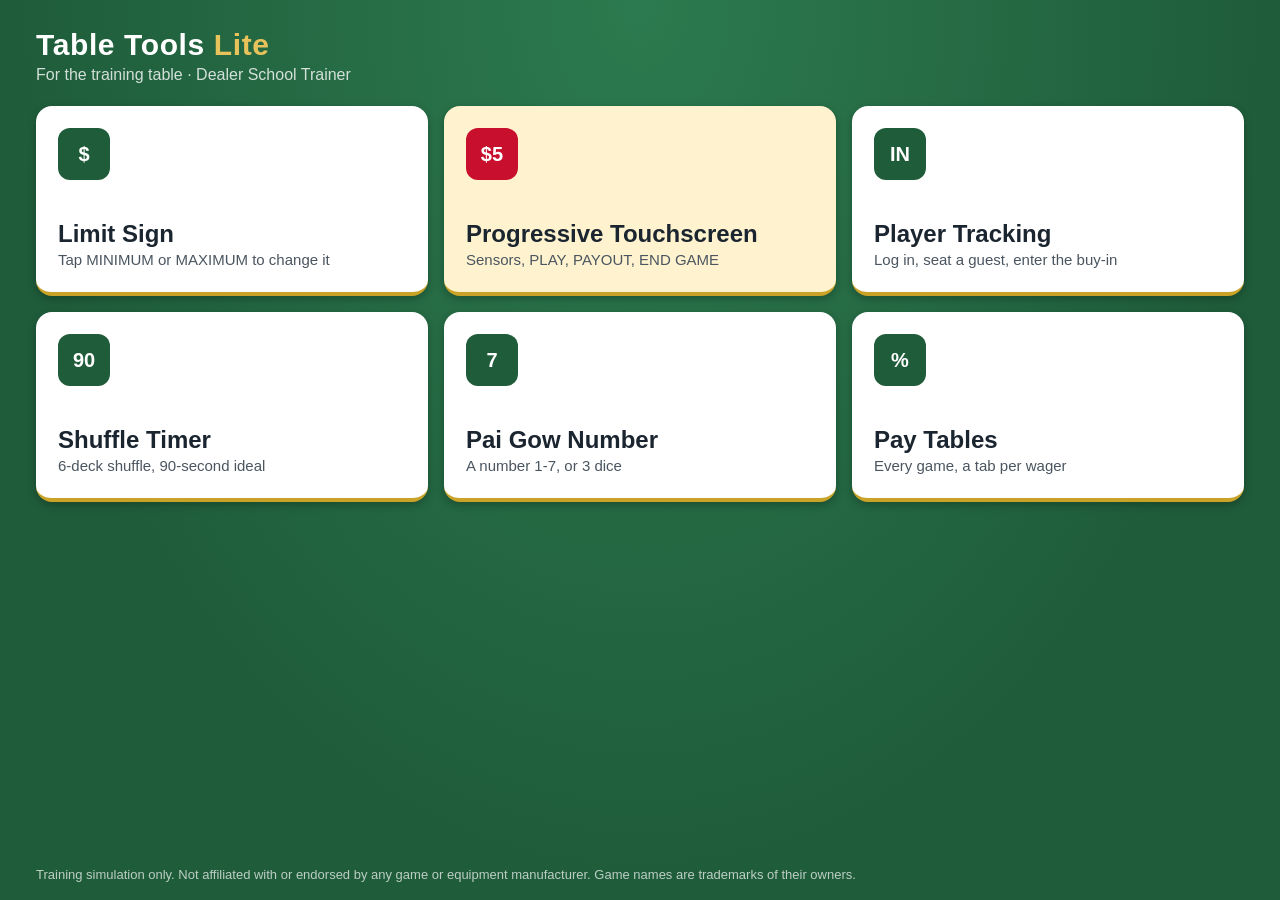
==== wwwroot/lite/index.html @ 922bb5c1 "Add Table Tools Lite for older iPads; link it from the old-device notice" ====
<!DOCTYPE html>
<html lang="en">

<head>
    <meta charset="utf-8" />
    <meta name="viewport" content="width=device-width, initial-scale=1.0, viewport-fit=cover" />
    <title>Table Tools Lite</title>
    <link rel="icon" type="image/png" sizes="32x32" href="../favicon-32x32.png" />
    <link rel="apple-touch-icon" sizes="180x180" href="../apple-touch-icon.png" />
    <meta name="apple-mobile-web-app-capable" content="yes" />
    <meta name="mobile-web-app-capable" content="yes" />
    <meta name="apple-mobile-web-app-title" content="Table Tools" />
    <meta name="apple-mobile-web-app-status-bar-style" content="black" />
    <!-- Table Tools Lite: the training-table tools for older iPads (e.g. an
         iPad Air 2 on iPadOS 15) that can't run the main trainer. Plain
         HTML / JavaScript, no .NET. Built for an iPad held sideways.
         It borrows the main site's styles (../css/app.css) so the tools
         look the same, and lite.css lays them out full screen.
         A change to a tool on the main site has to be repeated here
         (see PROJECT-NOTES.md). -->
    <link rel="stylesheet" href="../css/app.css" />
    <link rel="stylesheet" href="lite.css" />
</head>

<body class="lite">
    <div id="lite-app"></div>
    <script src="lite.js"></script>
</body>

</html>
---- wwwroot/css/app.css ----
/* One font for the whole site: each device's own clean system font
   (San Francisco on iPhone/Mac, Segoe UI on Windows, Roboto on Android),
   falling back to Helvetica/Arial. Buttons, boxes and dropdowns don't
   inherit the page font on their own, so they're told to as well. */
:root {
    --font-ui: -apple-system, BlinkMacSystemFont, "Segoe UI", Roboto, "Helvetica Neue", Arial, sans-serif;

    /* The site's colours, defined once and used by name everywhere */
    --c-primary: #0064dc;       /* main buttons, Win, selected items */
    --c-primary-dark: #0050b4;  /* borders/hover of the above */
    --c-ok: #0050b4;            /* CORRECT and other right-answer text */
    --c-lose: #c80000;          /* Lose, INCORRECT, wrong-answer text */
    --c-lose-dark: #a00000;
    --c-push: #e6c800;          /* Push */
    --c-foul: #e67e00;          /* Foul */
    --c-text: #111;
    --c-muted: #555;            /* secondary text, labels */
    --c-border: #999;
    --c-line: #ddd;             /* light dividers, card outlines */
    --c-felt: #0b6b3a;          /* table felt behind the cards */
    --c-info-bg: #dde8f8;       /* light blue panels and tags */
    --c-info-line: #9bb8e0;
    --c-gold-bg: #fff4d6;       /* Challenge Mode, Reveal */
    --c-gold-line: #e0c060;
}

/* Stops phones zooming the page when something is tapped twice quickly
   (e.g. cycling a wager Win > Lose fast). Pinch-to-zoom still works.
   text-size-adjust: stops iPhone Safari enlarging text on its own when
   the phone is held sideways (it did so unevenly, e.g. one pay table
   bigger than the one beside it). */
html {
    touch-action: manipulation;
    font-family: var(--font-ui);
    -webkit-text-size-adjust: 100%;
    text-size-adjust: 100%;
}

body,
button,
input,
select,
textarea {
    font-family: var(--font-ui);
}

/* Numbers that change in place (scores, typed amounts, top-5 tables)
   use same-width digits so they don't jiggle as they change */
.po-display,
.keypad-score,
.ch-status,
.rl-status,
.ch-top-table,
.rl-breakdown {
    font-variant-numeric: tabular-nums;
}

.valid.modified:not([type=checkbox]) {
    outline: 1px solid #26b050;
}

.invalid {
    outline: 1px solid red;
}

.validation-message {
    color: red;
}

#blazor-error-ui {
    color-scheme: light only;
    background: lightyellow;
    bottom: 0;
    box-shadow: 0 -1px 2px rgba(0, 0, 0, 0.2);
    box-sizing: border-box;
    display: none;
    left: 0;
    padding: 0.6rem 1.25rem 0.7rem 1.25rem;
    position: fixed;
    width: 100%;
    z-index: 1000;
}

    #blazor-error-ui .dismiss {
        cursor: pointer;
        position: absolute;
        right: 0.75rem;
        top: 0.5rem;
    }

.blazor-error-boundary {
    background: url([data-uri]) no-repeat 1rem/1.8rem, #b32121;
    padding: 1rem 1rem 1rem 3.7rem;
    color: white;
}

    .blazor-error-boundary::after {
        content: "An error has occurred."
    }

.loading-progress {
    position: absolute;
    display: block;
    width: 8rem;
    height: 8rem;
    inset: 20vh 0 auto 0;
    margin: 0 auto 0 auto;
}

    .loading-progress circle {
        fill: none;
        stroke: #e0e0e0;
        stroke-width: 0.6rem;
        transform-origin: 50% 50%;
        transform: rotate(-90deg);
    }

        .loading-progress circle:last-child {
            stroke: var(--c-primary);
            stroke-dasharray: calc(3.141 * var(--blazor-load-percentage, 0%) * 0.8), 500%;
            transition: stroke-dasharray 0.05s ease-in-out;
        }

.loading-progress-text {
    position: absolute;
    text-align: center;
    font-weight: bold;
    inset: calc(20vh + 3.25rem) 0 auto 0.2rem;
}

    .loading-progress-text:after {
        content: var(--blazor-load-percentage-text, "Loading");
    }

code {
    color: #c02d76;
}

.form-floating > .form-control-plaintext::placeholder, .form-floating > .form-control::placeholder {
    color: var(--bs-secondary-color);
    text-align: end;
}

.form-floating > .form-control-plaintext:focus::placeholder, .form-floating > .form-control:focus::placeholder {
    text-align: start;
}

/* Persistent sidebar layout -- game list and About stay visible on
   every page, rather than needing a "back to menu" button repeated
   on each individual game's start screen. */
.page-layout {
    display: flex;
    min-height: 100vh;
}

.sidebar {
    width: 220px;
    flex-shrink: 0;
    background-color: #f4f4f4;
    border-right: 1px solid #ddd;
    padding: 1rem;
    box-sizing: border-box;
}

.sidebar h2 {
    font-size: 1.1rem;
    margin-bottom: 1rem;
}

.sidebar h3 {
    font-size: 0.95rem;
    text-transform: uppercase;
    color: #444;
    margin-top: 1.5rem;
    margin-bottom: 0.5rem;
}

.sidebar ul {
    list-style: none;
    padding: 0;
    margin: 0;
}

.sidebar li {
    margin-bottom: 0.4rem;
}

.sidebar li.coming-soon {
    color: #aaa;
    font-style: italic;
    padding: 0.5rem 0.75rem;
}

/* Sidebar links styled as real buttons -- a modern app-shell look
   rather than plain text links, with a clear highlighted state for
   whichever page is currently open. NavLink applies the "active"
   class automatically based on the current URL, so no manual
   highlighting logic is needed here. */
.sidebar a {
    display: block;
    text-decoration: none;
    color: #111;
    font-size: 1.15rem;
    font-weight: 600;
    background: white;
    border: 1px solid #ddd;
    border-radius: 6px;
    padding: 0.5rem 0.75rem;
    transition: background-color 0.15s ease, border-color 0.15s ease;
}

/* Hover effects are limited to devices with a real mouse pointer.
   On phones, a tap triggers :hover and it then "sticks" until the
   user taps somewhere else -- which would leave a wager shape or menu
   link looking highlighted after it was tapped. */
@media (hover: hover) {
    .sidebar a:hover {
        background: #eef3fa;
        border-color: #b8d0ec;
    }
}

.sidebar a.active {
    background: var(--c-primary);
    color: white;
    border-color: var(--c-primary);
}

.content {
    flex-grow: 1;
    padding: 1.5rem 2rem;
    box-sizing: border-box;
}

/* Three Card Prime wager shapes -- rebuilt for the web version,
   replacing the desktop's custom-drawn WinForms Panel control. Same
   visual language: white shape, wager name always visible, a colored
   pill badge showing the current selection sits on the bottom edge.

   Circles use a plain CSS border-radius, which properly draws a
   rounded border stroke. Diamonds use an actual SVG polygon instead
   of CSS clip-path -- clip-path only clips the already-rendered box
   (background + border) to a shape; it doesn't know how to redraw a
   border ALONG a diagonal edge, since a CSS border is fundamentally a
   straight-edged rectangle. The result was a diamond with its border
   clipped away almost entirely, invisible against the white page.
   SVG's stroke/fill properly outline any shape, diagonal or not. */
.wager-shape {
    width: 90px;
    height: 90px;
    display: flex;
    align-items: center;
    justify-content: center;
    text-align: center;
    font-size: 0.8rem;
    cursor: pointer;
    position: relative;
    user-select: none;
    box-sizing: border-box;
    transition: background-color 0.1s ease;
}

/* Signals every wager shape is clickable before the user has ever
   tapped one. Circles: plain background-color. Diamonds: the SVG
   polygon's fill is set via an inline attribute, which CSS still
   overrides correctly since SVG presentation attributes sit lower
   than stylesheet rules in the cascade -- targeted via a descendant
   selector from the hovered ancestor. Applies everywhere at once:
   both the shared WagerShape component (Side Wagers) and Three Card
   Prime's own local copy of this same markup use this identical base
   class. */
@media (hover: hover) {
    .wager-circle:hover {
        background-color: #d0e0f8;
    }

    .wager-shape:hover .wager-diamond-svg polygon {
        fill: #d0e0f8;
    }

    .wager-shape:hover .wager-triangle-svg polygon {
        fill: #f8c888;
    }

    .pai-gow-card:hover {
        outline: 3px solid #333;
    }
}

.wager-diamond-svg polygon {
    transition: fill 0.1s ease;
}

.wager-circle {
    width: 80px;
    height: 80px;
    background: white;
    border: 1px solid #999;
    border-radius: 50%;
}

.wager-circle.wager-wrong {
    border: 3px solid black;
}

/* Opt-in fill shading (via ShowWrongShading) -- deliberately much
   lighter than the pill's own red (var(--c-lose)) so the pill still reads
   clearly against the shape behind it. Used by Side Wagers, Three
   Card Prime, and Pai Gow - Settling Bets. */
.wager-circle.wager-shaded-wrong {
    background-color: #f8d0d0;
}

/* Pai Gow - Settling Bets: the Foul triangle's fill/stroke are set
   directly on the SVG polygon (conditional on flagged/wrong state),
   matching how the diamond shapes already handle their own wrong-
   state -- an SVG-based shape doesn't have a meaningful CSS
   background/border of its own the way a plain circle div does. */
.wager-triangle-svg {
    position: absolute;
    top: 0;
    left: 0;
    width: 90px;
    height: 90px;
}

.wager-triangle-svg polygon {
    transition: fill 0.1s ease;
}

.wager-diamond-svg {
    position: absolute;
    top: 0;
    left: 0;
    width: 90px;
    height: 90px;
}

.wager-label {
    position: relative;
    z-index: 1;
    padding: 0 8px;
}

.wager-pill {
    position: absolute;
    bottom: -10px;
    left: 50%;
    transform: translateX(-50%);
    color: white;
    border: 1px solid black;
    border-radius: 8px;
    padding: 1px 8px;
    font-size: 0.65rem;
    font-weight: bold;
    white-space: nowrap;
    z-index: 2;
}

/* Pai Gow - Hand Setting: dark border on hover for the clickable
   cards (both the 7-card hand row and the Low slots), signaling
   they're interactive before the user has ever clicked one. Outline
   rather than border/border-width, since outline never consumes
   layout space -- a hover-only border would otherwise shift the
   card's position by its own width the instant the mouse arrives. */
/* (hover rule lives in the @media (hover: hover) block above) */

/* Shared across all six games -- was previously duplicated as inline
   styles on each page individually. */
.session-summary {
    border: 1px solid #ccc;
    background-color: #eef2f6;
    padding: 1rem;
    margin-top: 1rem;
    max-width: 320px;
    border-radius: 6px;
}

/* Reserves consistent vertical space for feedback text so the
   Submit/Deal/End Session button row doesn't shift up and down
   depending on whether there's a short result or a longer message. */
.feedback-area {
    min-height: 3.5rem;
}

/* Reusable on-screen numeric keypad -- shared by Flash Card Trainer
   and Payout Trainer. */
.numeric-keypad {
    display: inline-block;
    margin-top: 0.5rem;
}

.numeric-keypad-row {
    display: flex;
    gap: 4px;
    margin-bottom: 4px;
}

.numeric-keypad-row button,
.numeric-keypad-row span {
    width: 44px;
    height: 44px;
    font-size: 1.1rem;
}

/* Flash Cards: cards fanned, each overlapping the previous by 30% so
   every rank/suit corner stays visible. Desktop: 100px cards. */
.card-row.fc-fan {
    --fc-w: 100px;
    gap: 0;
    flex-wrap: nowrap;
}

.fc-card {
    position: relative;
    width: var(--fc-w);
    height: auto;
    aspect-ratio: 90 / 126;
    border-radius: 4px;
    box-shadow: -2px 0 4px rgba(0, 0, 0, 0.18);
}

.fc-card + .fc-card {
    margin-left: calc(var(--fc-w) * -0.3);
}

/* Payouts: blackjack shown as two cards side by side */
.po-card {
    width: 75px;
    height: 105px;
}

/* Flash Cards: one line shared by the Ace reminder and the feedback,
   always the same height so nothing below it moves */
.fc-msg {
    min-height: 2.6em;
    margin: 0.4rem 0;
}

/* Hand over: total box and BUST hidden. Desktop: they keep their space
   (the row still holds the Next button). Phones / touch screens: the
   whole row is removed (below), so the keypad and everything under it
   move up instead of being pushed down by the longer end-of-hand text. */
.fc-answer-done input,
.fc-answer-done .reveal-button,
.fc-answer-done .bust-button {
    visibility: hidden;
}

/* Phones / touch screens only (desktop keeps the row: it holds Next) */
@media (max-width: 768px), (pointer: coarse) {
    .keypad-screen > .keypad-answer.fc-answer-done {
        display: none;
    }
}

/* Payouts: the wager amount, large enough to read at a glance, in a
   light blue tag so it stands out */
.po-wager {
    font-size: 2rem;
    margin: 0.5rem 0;
    white-space: nowrap;
}

.po-wager strong {
    display: inline-block;
    background-color: #d0e0f8;
    border: 1px solid var(--c-info-line);
    border-radius: 8px;
    padding: 0.1rem 0.8rem;
}

/* Narrow phones: a little smaller, so "Wager: $1,250.00" stays on one line */
@media (max-width: 360px) {
    .po-wager {
        font-size: 1.75rem;
    }
}

/* Payouts on phones: display box in place of the text box (amount being
   keyed in, then the result) -- hidden on desktop */
.po-display {
    display: none;
}

/* Side Wagers: the two wagers under each hand (Previous / Next beside
   them on phones) */
.sw-hand-controls {
    margin-top: 0.5rem;
    display: flex;
    justify-content: center;
    align-items: center;
    gap: 8px;
}

/* Keypad Enter key (Flash Cards / Payouts) */
.numeric-keypad-enter {
    font-size: 0.8rem;
    font-weight: bold;
}

.numeric-keypad-row .numeric-keypad-wide {
    width: 140px;
}

/* Answer keypad wrapper: on desktop shown only after pressing 123 */
.keypad-wrap {
    display: none;
}

.keypad-wrap.keypad-open {
    display: block;
}

/* Phones and touch screens: keypad always shown, 123 button hidden,
   since tapping the answer box no longer opens the phone's keyboard */
/* Phones / touch screens only: desktop keeps typing + Submit / Next, and
   the keypad only after pressing 123 */
@media (max-width: 768px), (pointer: coarse) {
    .keypad-wrap {
        display: block;
    }

    .keypad-toggle {
        display: none;
    }

    /* Submit / Next button beside the answer box: the keypad's Enter /
       Next key does the same job on phones and touch screens */
    .answer-primary {
        display: none;
    }
}

.pill-win {
    background-color: var(--c-primary);
}

.pill-lose {
    background-color: var(--c-lose);
}

.pill-push {
    background-color: var(--c-push);
    color: black;
}

/* Blazor's built-in FocusOnNavigate feature deliberately sends
   keyboard focus to the page's <h1> after each navigation, so screen
   readers announce "you're on a new page" -- genuinely helpful for
   accessibility, so it should stay. But it also shows a visible focus
   outline around a plain heading, which reads as if the title got
   accidentally "selected." Suppressed unconditionally here (not via
   :focus-visible, whose heuristics for programmatic focus turned out
   to be inconsistent and still showed the outline in practice) --
   safe to do since an <h1> has no default tabindex and is never
   reachable by genuine keyboard Tab navigation anyway; the only way
   it receives focus at all is this specific programmatic call. */
h1:focus {
    outline: none;
    box-shadow: none;
    border: none;
}

/* Combined start screens (Blackjack, Pai Gow, Heads-Up Hold'em) --
   each mode's radio label gets a larger, bold title, and each mode's
   whole block (radio + description + options) sits in its own
   bordered card so multiple modes on one start screen read as
   clearly separate choices rather than blurring together. */
.mode-title {
    font-size: 1.15rem;
    font-weight: bold;
}

.mode-card {
    border: 1px solid #ddd;
    border-radius: 6px;
    padding: 1rem;
    margin-bottom: 1rem;
}

/* Start screens: each game mode is a collapsible card (Shared/ModeCard).
   The title bar is the tap target; the open card's bar turns light blue
   and shows the description, settings and that mode's Start button.
   Scoped to .mode-list so the plain .mode-card boxes on the About and
   Add to Home Screen pages are unchanged. */
.mode-list {
    margin-top: 1rem;
    max-width: 600px;
}

.mode-list .mode-card {
    padding: 0;
    margin-bottom: 0.75rem;
    overflow: hidden;
}

.content .mode-header {
    display: flex;
    align-items: center;
    justify-content: space-between;
    width: 100%;
    min-height: 3.25rem;
    padding: 0.75rem 1rem;
    margin: 0;
    border: none;
    border-radius: 0;
    background-color: #f3f3f3;
    color: inherit;
    font: inherit;
    text-align: left;
    cursor: pointer;
    -webkit-tap-highlight-color: transparent;
}

.content .mode-card-open .mode-header {
    background-color: #d0e0f8;
    border-bottom: 1px solid var(--c-info-line);
}

.content .mode-card-static .mode-header {
    cursor: default;
}

@media (hover: hover) {
    .content button.mode-header:hover {
        background-color: #e4e4e4;
    }

    .content .mode-card-open button.mode-header:hover {
        background-color: #c2d6f4;
    }
}

/* Down-pointing chevron; flips to point up when the card is open */
.mode-chevron {
    flex-shrink: 0;
    width: 0.6rem;
    height: 0.6rem;
    margin: 0 0.25rem 0.25rem 1rem;
    border-right: 2px solid #555;
    border-bottom: 2px solid #555;
    transform: rotate(45deg);
    transition: transform 0.15s;
}

.mode-card-open .mode-chevron {
    margin-bottom: -0.25rem;
    transform: rotate(-135deg);
}

.mode-body {
    padding: 0.75rem 1rem 1rem 1rem;
}

.mode-desc {
    margin: 0 0 0.75rem 0;
    font-style: italic;
    color: dimgray;
}

/* Settings groups (e.g. Payout + Difficulty) side by side, wrapping
   onto a new line when the screen is too narrow */
.mode-options {
    display: flex;
    flex-wrap: wrap;
    gap: 0.75rem 3rem;
}

.mode-option-label {
    margin: 0 0 0.25rem 0;
    font-weight: bold;
}

.mode-choice {
    display: flex;
    align-items: center;
    gap: 0.5rem;
    min-height: 2rem;
}

/* The mode's Start button: blue, so a first-time user can't miss it */
.content .mode-start {
    display: block;
    min-width: 9rem;
    min-height: 44px;
    margin-top: 1rem;
    padding: 0.4rem 1.5rem;
    border: 1px solid var(--c-primary-dark);
    border-radius: 6px;
    background-color: var(--c-primary);
    color: white;
    font-size: 1.05rem;
    font-weight: bold;
    cursor: pointer;
}

@media (hover: hover) {
    .content .mode-start:hover {
        background-color: var(--c-primary-dark);
    }
}

/* Number of Hands picker (Shared/CountStepper): down arrow, the number
   on a light-blue tag, up arrow */
.count-stepper {
    display: flex;
    align-items: center;
    justify-content: space-between;
    gap: 1rem;
    max-width: 320px;
}

.count-label {
    font-weight: bold;
}

.count-controls {
    display: flex;
    align-items: center;
    gap: 0.5rem;
}

.content .count-btn {
    width: 44px;
    height: 44px;
    min-height: 44px;
    padding: 0;
    border: 1px solid var(--c-info-line);
    border-radius: 6px;
    background-color: white;
    color: var(--c-primary-dark);
    font-size: 1rem;
    line-height: 1;
    cursor: pointer;
    -webkit-tap-highlight-color: transparent;
}

.content .count-btn:disabled {
    opacity: 0.35;
    cursor: default;
}

.count-value {
    display: flex;
    align-items: center;
    justify-content: center;
    min-width: 3rem;
    height: 44px;
    box-sizing: border-box;
    border: 1px solid var(--c-info-line);
    border-radius: 6px;
    background-color: #d0e0f8;
    font-size: 1.3rem;
    font-weight: bold;
}

/* Phones: Start fills the card width, like the in-game action rows */
/* (Applies on phones and desktop alike -- desktop uses the phone layout) */
.content .mode-start {
    width: 100%;
}

.count-stepper {
    max-width: none;
}
/* ------------------------------------------------------------------
   Shared layout helpers (used by Home and Three Card Prime so far).
   These reproduce the exact desktop look the old inline styles had;
   the difference is that classes can be adjusted by the mobile media
   query below, while inline styles can't.
   ------------------------------------------------------------------ */
.card-row {
    display: flex;
    gap: 8px;
}

.home-cards {
    margin-top: 1.5rem;
}

.home-card {
    width: 100px;
    height: 140px;
}

.game-card {
    width: 90px;
    height: 126px;
}

.button-row {
    display: flex;
    flex-wrap: wrap;
    gap: 4px;
}

/* Three Card Prime table: hands on the left, wager column on the right */
.tcp-table {
    display: flex;
    gap: 2rem;
    margin: 1rem 0;
    align-items: flex-start;
}

.tcp-wagers {
    display: flex;
    flex-direction: column;
    align-items: center;
    gap: 1.5rem;
}

/* Wager buttons with a pop-up of choices (Shared/WagerPick), used by
   Side Wagers and Pai Gow Settling Bets on phone and desktop. The
   button shows the wager name and its pick, filled with the pick's
   color; the pop-up sits just below it on a light-blue tint with a
   dark shadow. dstClampPopup (index.html) keeps it on screen. */
/* Buttons in the same row stretch to the same height */
.wp {
    position: relative;
    display: inline-flex;
    flex-direction: column;
}

.content .wp > .wp-btn {
    flex: 1 1 auto;
}

.wp.wp-open {
    z-index: 1001;
}

.content .wp-btn {
    display: flex;
    flex-direction: column;
    align-items: center;
    justify-content: center;
    width: 100%;
    min-width: 84px;
    min-height: 44px;
    padding: 0.2rem 0.5rem;
    border: 1px solid #c9c9c9;
    border-radius: 8px;
    background-color: white;
    color: #222;
    font-size: 0.82rem;
    font-weight: bold;
    line-height: 1.1;
    cursor: pointer;
    -webkit-tap-highlight-color: transparent;
}

.wp-btn small {
    min-height: 0.75rem;
    font-size: 0.62rem;
    font-weight: 600;
}

.content .wp-btn.wp-win,
.content .wp-choice.wp-win {
    background-color: var(--c-primary);
    border-color: var(--c-primary);
    color: white;
}

.content .wp-btn.wp-lose,
.content .wp-choice.wp-lose {
    background-color: var(--c-lose);
    border-color: var(--c-lose);
    color: white;
}

.content .wp-btn.wp-push,
.content .wp-choice.wp-push {
    background-color: var(--c-push);
    border-color: var(--c-push);
    color: black;
}

.content .wp-btn.wp-foul,
.content .wp-choice.wp-foul {
    background-color: var(--c-foul);
    border-color: var(--c-foul);
    color: white;
}

.content .wp-btn.wp-wrong {
    box-shadow: 0 0 0 3px #222;
}

.wp-pop {
    position: absolute;
    top: calc(100% + 6px);
    left: 50%;
    transform: translateX(-50%);
    z-index: 1002;
    display: flex;
    gap: 6px;
    padding: 6px;
    border: 1px solid var(--c-info-line);
    border-radius: 12px;
    background-color: var(--c-info-bg);
    box-shadow: 0 4px 18px rgba(0, 0, 0, 0.55);
    white-space: nowrap;
}

.wp-pop.wp-pop-up {
    top: auto;
    bottom: calc(100% + 6px);
}

.content .wp-choice {
    min-width: 64px;
    min-height: 44px;
    padding: 0 0.6rem;
    border: 1px solid #999;
    border-radius: 8px;
    background-color: white;
    color: black;
    font-size: 0.95rem;
    font-weight: bold;
    cursor: pointer;
}

/* Invisible layer behind an open pop-up: tapping it closes the pop-up */
.wp-backdrop {
    position: fixed;
    inset: 0;
    z-index: 1000;
}

/* Side Wagers: the two wager buttons side by side */
.sw-wager-picks {
    display: flex;
    align-items: stretch;
    gap: 8px;
    justify-content: center;
}

.sw-wager-picks .wp {
    flex: 1 1 0;
    max-width: 120px;
}

/* Three Card Prime wager buttons + slide-out choices: phones only
   (shown in the phone section at the end of this file) */
.tcp-rail,
.tcp-fly-backdrop {
    display: none;
}

.tcp-wager-pair {
    display: flex;
    gap: 1.5rem;
}

/* Blackjack page: answer input row, Side Wagers hands and footer.
   Desktop values match the old inline styles exactly. */
.answer-row {
    align-items: center;
}

.sw-hands {
    display: flex;
    gap: 1.5rem;
    margin: 1rem 0;
    flex-wrap: wrap;
}

.sw-hand {
    text-align: center;
}

.sw-dealer-card {
    width: 100px;
    height: 140px;
}


.sw-footer {
    width: 900px;
    display: grid;
    grid-template-columns: 1fr auto 1fr;
    align-items: center;
    column-gap: 1.5rem;
}

.sw-footer-buttons {
    justify-self: end;
}


.content .sw-footer-feedback {
    min-height: 0;
    justify-self: start;
}

/* Heads-Up Hold'em play table. Desktop values match the old inline
   styles exactly: fixed 900px table, community cards centered, and
   the feedback block absolutely positioned at the next empty hand
   slot (its left offset is passed in from the page as
   --hd-feedback-left). */
.hd-table {
    width: 900px;
    position: relative;
}

.hd-hands {
    display: flex;
    gap: 1.5rem;
    margin: 1rem 0;
    flex-wrap: wrap;
}

.hd-hand {
    text-align: center;
}

.hd-center {
    display: flex;
    flex-direction: column;
    align-items: center;
}

.hd-buttons {
    margin-bottom: 0.5rem;
}

.hd-community-title {
    margin: 0;
}

.hd-community {
    display: flex;
    gap: 0.5rem;
    align-items: flex-end;
    margin: 1rem 0;
}

/* Answer control under each player hand (rank dropdown or vs Dealer
   wager). On phones the Previous / Next buttons sit either side of it. */
.hd-hand-controls {
    margin-top: 0.5rem;
    display: flex;
    justify-content: center;
    align-items: center;
    gap: 8px;
}

/* Settle the Bets: Win / Lose / Push buttons for each player hand. The
   picked one fills with the same colors as the Win / Lose / Push pills. */
.hd-outcomes {
    display: flex;
    gap: 4px;
    width: 100%;
}

.content .hd-outcome {
    flex: 1 1 0;
    min-width: 0;
    min-height: 36px;
    padding: 0.25rem 0;
    border: 1px solid #999;
    border-radius: 6px;
    background-color: white;
    color: black;
    font-size: 0.85rem;
    font-weight: bold;
    cursor: pointer;
    -webkit-tap-highlight-color: transparent;
}

.content .hd-outcome:disabled {
    cursor: default;
    opacity: 1;
}

.content .hd-outcome-win.hd-outcome-picked {
    background-color: var(--c-primary);
    border-color: var(--c-primary);
    color: white;
}

.content .hd-outcome-lose.hd-outcome-picked {
    background-color: var(--c-lose);
    border-color: var(--c-lose);
    color: white;
}

.content .hd-outcome-push.hd-outcome-picked {
    background-color: var(--c-push);
    border-color: var(--c-push);
    color: black;
}

/* After Submit: wrong pick and the right answer */
.content .hd-outcome.hd-outcome-wrong {
    box-shadow: 0 0 0 3px var(--c-lose);
    text-decoration: line-through;
}

.content .hd-outcome.hd-outcome-answer {
    box-shadow: 0 0 0 3px #222;
}

.hd-inline-pager {
    display: none;
}

/* Wider spacing leaves room for a card rotated to mark it unused */
.hd-community.hd-community-settle {
    gap: 3rem;
}

.hd-community-slot {
    text-align: center;
}

.hd-card {
    width: 100px;
    height: 140px;
}

.hd-dealer-title {
    margin: 1rem 0 0 0;
}

.hd-dealer {
    display: flex;
    gap: 3rem;
    margin: 1rem 0;
}

/* Phone-only player pager -- hidden on desktop. hd-pager is
   Hold'em's; hand-pager / paged-hand are the shared versions for the
   other games (Blackjack Side Wagers so far). */
.hd-pager,
.hand-pager,
.hd-result-banner,
.hd-hand-result {
    display: none;
}

.content .hd-feedback {
    position: absolute;
    left: var(--hd-feedback-left, 0px);
    top: 36px;
    max-width: 320px;
    font-size: 0.85rem;
}

/* Identify the Hands: "Dealer's hand: [rank]" picker under the dealer
   cards */
.hd-rank-row {
    display: flex;
    align-items: center;
    justify-content: center;
    gap: 0.5rem;
    margin: 1rem 0 0 0;
    font-weight: bold;
}

/* Identify the Hands: shown in place of the rank picker until the right
   2 cards are marked; red when 2 are marked but they're the wrong pair */
.hd-set-caption {
    max-width: 564px;
    margin: 1rem 0 0 0;
    text-align: center;
    font-style: italic;
    color: dimgray;
}

.hd-set-caption.hd-set-caption-wrong {
    font-style: normal;
    font-weight: bold;
    color: var(--c-lose);
}

/* With no player hands showing (Identify the Hands) the feedback sits
   centered below the rank picker */
.content .hd-feedback.hd-feedback-inline {
    position: static;
    max-width: 564px;
    margin: 0.75rem auto 0 auto;
    text-align: center;
}

/* Pai Gow - Hand Setting. Desktop values match the old inline styles. */
.hs-top {
    display: flex;
    align-items: flex-start;
    gap: 1rem;
}

.hs-low-slot {
    width: 100px;
    height: 140px;
    border: 1px solid #999;
    cursor: pointer;
    display: flex;
    align-items: center;
    justify-content: center;
}

.content .hs-feedback {
    margin-left: 320px;
    max-width: 550px;
    margin-top: 1rem;
    font-size: 0.75rem;
}

.hs-cards {
    display: flex;
    gap: 8px;
    margin-bottom: 1rem;
}

.hs-card {
    width: 100px;
    height: 140px;
}

.hs-buttons {
    margin-top: 1rem;
}

/* Pai Gow - Settling Bets. Desktop values match the old inline styles;
   .sb-player / .sb-dealer / .sb-wagers are plain wrappers on desktop
   (sb-wagers uses display: contents so the wager row lays out exactly
   as before). */
.sb-screen > .button-row {
    gap: 0.5rem;
    align-items: center;
}

.sb-hand-row {
    display: flex;
    gap: 1.5rem;
    align-items: flex-start;
}

.sb-card {
    width: 90px;
    height: 126px;
}

.content .sb-hand-labels {
    margin-top: 1.25rem;
}

.sb-wager-row {
    display: flex;
    align-items: center;
    gap: 1.5rem;
    margin: 1.5rem 0;
}

.sb-wagers {
    display: contents;
}

.sb-actions {
    margin-left: 1.5rem;
    display: flex;
    flex-direction: column;
    align-items: flex-start;
    gap: 0.35rem;
}

.content .sb-wins {
    margin-left: 1.5rem;
    min-height: 0;
}

.sb-push-note {
    font-weight: bold;
    font-size: 1.5rem;
}

/* Add to Home Screen page: intro, iPhone / Android tabs, then one card
   per step -- a simple phone drawing (blue ring on what to tap) beside
   the step number and instruction */
.ah-intro {
    margin: 0 0 0.75rem 0;
}

.ah-tabs {
    display: flex;
    gap: 6px;
    padding: 4px;
    margin-bottom: 0.8rem;
    border-radius: 10px;
    background-color: #e9eef5;
}

.ah-tab {
    flex: 1;
    padding: 0.5rem 0;
    border: none;
    border-radius: 8px;
    background: transparent;
    color: #445;
    font-size: 1rem;
    font-weight: 700;
    cursor: pointer;
}

.ah-tab.on {
    background-color: #fff;
    color: #0064dc;
    box-shadow: 0 1px 3px rgba(0, 0, 0, 0.18);
}

.ah-step {
    display: flex;
    align-items: center;
    gap: 0.8rem;
    padding: 0.6rem 0.7rem;
    margin-bottom: 0.6rem;
    border: 1px solid #d7dde6;
    border-radius: 12px;
    background-color: #fff;
}

.ah-pic {
    flex: 0 0 112px;
    width: 112px;
    height: 150px;
}

.ah-num {
    display: inline-flex;
    align-items: center;
    justify-content: center;
    width: 26px;
    height: 26px;
    margin-bottom: 0.3rem;
    border-radius: 50%;
    background-color: #0064dc;
    color: #fff;
    font-size: 0.9rem;
    font-weight: 800;
}

.ah-txt {
    font-size: 0.98rem;
    line-height: 1.35;
    color: #222;
}

.ah-txt small {
    display: block;
    margin-top: 0.25rem;
    font-size: 0.82rem;
    color: #666;
}

.ah-done {
    margin: 0.4rem 0 1rem 0;
    text-align: center;
    font-weight: 700;
    color: #0a7d32;
}

/* "Already using the app version" note -- only shown when the site is
   running from its home-screen icon, where the steps (and the menu link
   to them) are hidden instead */
.install-already {
    display: none;
}

@media (display-mode: standalone), (display-mode: fullscreen) {
    .install-already {
        display: block;
    }

    .install-steps,
    .install-link {
        display: none;
    }
}

/* Reference-chart toggle row (Wager Rules / Hand Rankings / House Ways)
   placed at the bottom of each play screen */
.rules-row {
    margin-top: 1.25rem;
}

/* Mobile top bar and menu backdrop -- hidden on desktop */
.mobile-topbar,
.menu-backdrop {
    display: none;
}

/* Taps on buttons and wager shapes respond immediately, and rapid
   repeat taps (cycling a wager Win > Lose > Push) don't get treated
   as a double-tap zoom. No effect with a mouse. */
button,
a,
label,
.wager-shape,
.pai-gow-card {
    touch-action: manipulation;
}

.wager-shape {
    -webkit-tap-highlight-color: transparent;
}

/* Larger tap targets on touch screens (finger rather than mouse).
   44px is the commonly used minimum for comfortable tapping. */
@media (pointer: coarse) {
    .content button {
        min-height: 44px;
        padding: 0.4rem 0.9rem;
        font-size: 1rem;
    }

    /* Keypad keys are already a fixed 44px square */
    .content .numeric-keypad-row button {
        padding: 0;
    }

    .sidebar a {
        padding: 0.75rem;
    }

    /* 16px minimum stops iPhones from zooming the whole page in
       when a text box is tapped */
    .content input[type=text],
    .content input[type=number],
    .content select {
        font-size: 16px;
        min-height: 44px;
        box-sizing: border-box;
        padding: 0 0.5rem;
    }

    .content input[type=checkbox],
    .content input[type=radio] {
        width: 1.25rem;
        height: 1.25rem;
        vertical-align: middle;
    }
}

/* ------------------------------------------------------------------
   Mobile layout (phones, and tablets in portrait): 768px and narrower
   ------------------------------------------------------------------ */
@media (max-width: 768px) {
    .page-layout {
        display: block;
    }

    .mobile-topbar {
        display: flex;
        align-items: center;
        gap: 0.75rem;
        position: sticky;
        top: 0;
        z-index: 950;
        height: 52px;
        padding: 0 0.75rem;
        background-color: #f4f4f4;
        border-bottom: 1px solid #ddd;
        box-sizing: border-box;
    }

    .mobile-title {
        font-weight: bold;
        font-size: 1.05rem;
    }

    .menu-toggle {
        display: flex;
        flex-direction: column;
        justify-content: center;
        gap: 5px;
        width: 44px;
        height: 44px;
        padding: 0 10px;
        background: white;
        border: 1px solid #ddd;
        border-radius: 6px;
        cursor: pointer;
    }

    .menu-toggle-bar {
        display: block;
        height: 2px;
        background-color: #333;
        border-radius: 1px;
    }

    /* Sidebar becomes a slide-in drawer under the top bar */
    .sidebar {
        position: fixed;
        top: 52px;
        left: 0;
        bottom: 0;
        width: 260px;
        max-width: 85vw;
        z-index: 940;
        overflow-y: auto;
        transform: translateX(-100%);
        transition: transform 0.2s ease;
        border-right: 1px solid #ddd;
    }

    .sidebar.open {
        transform: translateX(0);
        box-shadow: 2px 0 8px rgba(0, 0, 0, 0.2);
    }

    /* Title already shows in the top bar */
    .sidebar h2 {
        display: none;
    }

    .sidebar h3:first-of-type {
        margin-top: 0.5rem;
    }

    .menu-backdrop {
        display: block;
        position: fixed;
        top: 52px;
        left: 0;
        right: 0;
        bottom: 0;
        z-index: 930;
        background-color: rgba(0, 0, 0, 0.35);
    }

    /* Extra empty space at the bottom of every page on phones, so the
       last buttons (Start, Submit, Deal) can always be scrolled up away
       from the screen's bottom edge -- a tap right at that edge tends
       to bring up the browser's hidden toolbar instead of pressing the
       button. env(safe-area-inset-bottom) adds the extra margin phones
       with a home-indicator bar need (0 elsewhere). */
    .content {
        padding: 1rem 1rem calc(6rem + env(safe-area-inset-bottom, 0px)) 1rem;
    }

    .content h1 {
        font-size: 1.6rem;
    }

}

/* ------------------------------------------------------------------
   Game layouts: written for phones, and used on desktop too (inside a
   centered column -- see "Desktop column" below), so every game
   works the same way on both.
   ------------------------------------------------------------------ */
/* No Back buttons on phones: the menu does the same job (tapping the
   game you're in returns to its start screen), and the game content
   sits higher on screen. A row left holding only Back collapses. */
.back-button {
    display: none;
}

.button-row:not(:has(> :not(.back-button))) {
    display: none;
}

/* Card rows shrink to fit instead of running off the screen.
   aspect-ratio keeps the same proportions the desktop size uses. */
.card-row {
    flex-wrap: wrap;
}

.home-card {
    width: calc((100% - 32px) / 5);
    max-width: 100px;
    height: auto;
    aspect-ratio: 100 / 140;
}

.game-card {
    width: clamp(64px, 26vw, 90px);
    height: auto;
    aspect-ratio: 90 / 126;
}

/* Three Card Prime: wagers stack below the hands */
.tcp-table {
    flex-direction: column;
    align-items: center;
    gap: 1.5rem;
}

.tcp-hands {
    text-align: center;
}

.tcp-hands .card-row {
    justify-content: center;
}

/* Room for the Ante Bonus checkbox, which sits to the right of
   the centered Ante diamond */
.tcp-wagers {
    padding-bottom: 0.5rem;
}

/* Flash Cards / Payouts phone layout (big keypad, display box, feedback
   above the answer) -- phones / touch screens only; desktop keeps the
   keyboard-friendly layout: type, Enter / Submit, keypad on 123 */
@media (max-width: 768px), (pointer: coarse) {
    /* Bigger keypad keys on phones -- three equal columns spanning the
       same width as the answer box + BUST / display row above */
    .numeric-keypad {
        display: block;
        width: 100%;
    }

    .numeric-keypad-row button,
    .numeric-keypad-row span,
    .numeric-keypad-row .numeric-keypad-wide {
        flex: 1 1 0;
        width: auto;
        height: 52px;
        font-size: 1.25rem;
    }

    .numeric-keypad-enter {
        font-size: 1.1rem;
    }

    /* Flash Cards / Payouts: feedback moves above the answer box, so
       "Incorrect - try again" and the result aren't hidden below the
       keypad. Order: cards and prompt, feedback, answer box, keypad,
       score, New Round / End Session. */
    .keypad-screen {
        display: flex;
        flex-direction: column;
        align-items: flex-start;
    }

    /* In a flex column, paragraph margins no longer overlap each other,
       so they're tightened here to keep the keypad on screen */
    .keypad-screen > p {
        margin: 0.4rem 0;
    }

    .keypad-screen > .card-row {
        margin: 0.5rem 0 0.25rem 0 !important;
    }

    /* Flash Cards: card width chosen so the whole fanned hand (--n cards,
       each after the first adding 70% of a card) fits across the screen;
       never larger than the 100px desktop size */
    .card-row.fc-fan {
        --fc-w: min(100px, calc((var(--col-w) - 2rem) / (1 + 0.7 * (var(--n, 2) - 1))));
    }

    /* 44px keys (still a full-size tap target) so the whole keypad
       fits above the pinned bottom bar */
    .keypad-screen .numeric-keypad-row button,
    .keypad-screen .numeric-keypad-row span {
        height: 44px;
    }

    .keypad-screen > .feedback-area {
        order: 1;
        min-height: 1.5rem;
    }

    .keypad-screen > .feedback-area p {
        margin: 0.25rem 0;
    }

    /* Payouts: display box replaces the text box and the separate
       feedback lines */
    .po-display {
        display: flex;
        flex-direction: column;
        justify-content: center;
        flex: 1 1 auto;
        min-height: 3.6rem;
        padding: 0.3rem 0.75rem;
        border: 1px solid #999;
        border-radius: 6px;
        box-sizing: border-box;
        font-size: 1.15rem;
    }

    .po-display-result {
        font-weight: bold;
    }

    .po-display-detail {
        font-size: 1rem;
    }

    .po-display-amount {
        font-size: 1.4rem;
        font-weight: bold;
    }

    .po-display-placeholder {
        color: #888;
    }

    .keypad-answer:has(.po-display) input {
        display: none;
    }

    .keypad-screen:has(.po-display) > .feedback-area {
        display: none;
    }

    .content .bust-button {
        font-weight: bold;
        min-width: 5.5rem;
    }

    .keypad-screen > .keypad-answer { order: 2; margin: 0.4rem 0 0.5rem 0 !important; align-self: stretch; }
    .keypad-screen > .keypad-wrap { order: 3; align-self: stretch; }
    .keypad-screen > .keypad-score { order: 4; }
    .keypad-screen > .keypad-actions { order: 5; }

    /* Answer box shares its row with Submit and 123 instead of
       pushing them onto a second line */
    .answer-row {
        flex-wrap: nowrap;
    }

    .answer-row input {
        flex: 1 1 auto;
        min-width: 0;
        width: 8rem;
    }
}

/* Blackjack - Side Wagers: player hand on top, then the dealer card,
   Submit/Deal, and the result -- stacked instead of a fixed 900px row */

.sw-hands {
    justify-content: center;
    column-gap: 1rem;
    row-gap: 1.25rem;
}

.sw-footer {
    width: auto;
    grid-template-columns: 1fr;
    row-gap: 0.75rem;
}

.sw-footer-dealer {
    order: -1;
    text-align: center;
    justify-self: center;
}

/* Shared phone player pager: "Player X of N" banner above the hand */
.hand-pager {
    display: flex;
    align-items: center;
    justify-content: center;
    gap: 0.5rem;
    margin: 0.75rem 0 0 0;
}

.hand-pager-label {
    font-weight: bold;
    text-align: center;
    white-space: nowrap;
}

.paged-hand {
    display: none;
}

.paged-hand.paged-hand-current {
    display: block;
}

.paged-hand-number {
    display: none;
}

/* Submit / Deal right under the hand, then the result */
.sw-footer-feedback {
    margin-top: 0.25rem;
}

.sw-footer-buttons {
    justify-self: center;
}

/* Side Wagers: one column -- player pager, the hand, dealer card,
   result and score, then Submit / Deal / End Session pinned to the
   bottom of the screen (always visible). sw-footer is display:
   contents so its pieces join this column and the pinned bar can
   stick for the whole page. */
.sw-screen {
    display: flex;
    flex-direction: column;
}

.sw-screen > .hand-pager { order: 1; }
.sw-screen > .sw-hands { order: 2; }
.sw-screen .sw-footer { display: contents; }
.sw-screen .sw-footer-dealer { order: 3; margin-top: 0.75rem; }
.sw-screen .sw-footer-feedback { order: 4; text-align: center; }
.sw-screen .sw-footer-buttons {
    order: 5;
    position: sticky;
    bottom: 0;
    z-index: 20;
    width: auto;
    align-self: stretch;
    margin: 0.5rem 0 0 0;
    padding: 0.4rem 0.5rem calc(0.4rem + env(safe-area-inset-bottom, 0px)) 0.5rem;
    background-color: white;
    box-shadow: 0 -2px 8px rgba(0, 0, 0, 0.15);
}
.sw-screen > .rules-row { order: 6; }
.sw-screen > .rules-image,
.sw-screen > div:last-child:not(.rules-row) { order: 7; }

/* Heads-Up Hold'em: one column -- community cards, dealer cards,
   player pager, the current hand, action buttons, then feedback.
   display: contents lets the community/dealer/button pieces be
   reordered individually alongside the hands and feedback. */
.hd-table {
    width: auto;
    display: flex;
    flex-direction: column;
    align-items: center;
}

.hd-center {
    display: contents;
}

.hd-community-title {
    order: 1;
    margin-top: 1rem;
}

/* Identify the Hands: half the old spacing, so the five community
   cards come out a little larger */
.hd-community {
    order: 2;
    width: 100%;
    max-width: 564px;
    justify-content: center;
    gap: 4px;
}

.hd-community-slot {
    flex: 1 1 0;
    min-width: 0;
    max-width: 100px;
}

.hd-community .hd-card {
    width: 100%;
    height: auto;
    aspect-ratio: 100 / 140;
}

.hd-dealer-title {
    order: 3;
    margin-top: 0.5rem;
}

/* Same 6px spacing as the player's two cards */
.hd-dealer {
    order: 4;
    gap: 6px;
}

/* Dealer cards: the same size as the community cards */
.hd-dealer .hd-card {
    width: min(100px, calc((var(--col-w) - 2rem) / 4));
    height: auto;
    aspect-ratio: 100 / 140;
}

/* Both modes: larger community cards, each overlapping the one
   before it by 25% (corner indexes stay visible). Five cards at 75%
   spacing span 4 card widths, so each card is a quarter of the
   screen width, up to the desktop size of 100px. (.hd-table in the
   selector outranks the desktop Settle the Bets 3rem gap.) */
.hd-table .hd-community {
    --hc-w: min(100px, calc((var(--col-w) - 2rem) / 4));
    gap: 0;
    max-width: none;
}

.hd-community-slot {
    flex: 0 0 var(--hc-w);
    max-width: none;
    position: relative;
}

.hd-community-slot + .hd-community-slot {
    margin-left: calc(var(--hc-w) * -0.25);
}

/* Settle the Bets: a card marked unused (community or dealer) drops
   down a quarter of its height and darkens (opaque, so the card
   behind doesn't show through, and suit colors stay true), instead of the desktop's
   45-degree turn -- a turned card would cover its neighbors in the
   overlapped row. Room is left below the community row for the drop. */
.hd-community.hd-community-settle {
    padding-bottom: calc(var(--hc-w) * 0.35);
}

.hd-settle .hd-card.hd-card-unused {
    transform: translateY(25%) !important;
    filter: brightness(0.7);
}

.hd-dealer {
    padding-bottom: calc(min(100px, calc((var(--col-w) - 2rem) / 4)) * 0.35);
}

/* Both modes: the player's two cards side by side instead of
   stacked diagonally (overrides the inline desktop positioning) */
.hd-table .hd-hand-cards {
    display: flex;
    justify-content: center;
    gap: 6px;
    width: auto !important;
    height: auto !important;
}

/* Player cards the same size as the community and dealer cards */
.hd-table .hd-hand-cards img {
    position: static !important;
    width: min(100px, calc((var(--col-w) - 2rem) / 4)) !important;
    height: auto !important;
    aspect-ratio: 100 / 140;
}

/* One player hand at a time: "Player X of N" banner above it, with
   Previous / Next beside its answer control */
.hd-pager {
    order: 5;
    display: flex;
    align-items: center;
    justify-content: center;
    width: 100%;
    margin-top: 0.5rem;
}

.hd-hand-cards {
    margin: 0 auto;
}

.hd-hand-controls {
    margin-top: 0.75rem;
    gap: 6px;
}

.hd-inline-pager {
    display: inline-block;
}



/* With Previous / Next present: a fixed-width row -- Previous and
   Next the same width at either end, the rank dropdown (or the
   wagers) centered between them. Submit / Deal / End Session below
   use the same overall width. Shared by Hold'em and Side Wagers. */
.hd-hand-controls:has(.hd-inline-pager),
.sw-hand-controls:has(.hd-inline-pager) {
    display: grid;
    grid-template-columns: 4.25rem 1fr 4.25rem;
    justify-items: center;
    gap: 6px;
    width: min(100%, 360px);
    margin-left: auto;
    margin-right: auto;
}

.hd-hand-controls .hd-inline-pager,
.sw-hand-controls .hd-inline-pager {
    display: inline-block;
    width: 100%;
}

.content .hd-inline-pager {
    padding: 0.4rem 0.1rem;
    font-size: 0.85rem;
}

.sw-hand-cards {
    margin: 0 auto;
}

/* The current hand spans the full width, so its Previous / Next row
   (and Hold'em's rank row) lines up with the Submit / Deal / End
   Session row below */
.paged-hand.paged-hand-current,
.hd-hand.hd-hand-current {
    width: 100%;
}

/* Side Wagers: extra space between Previous / Next and the wagers so
   a tap meant for a wager doesn't land on a button */
.sw-hand-controls:has(.hd-inline-pager) {
    column-gap: 1.25rem;
}

.hd-hand-controls:has(.hd-inline-pager) select {
    width: 100%;
}

/* Win / Lose / Push: full-size tap targets; with a single hand (no
   Previous / Next) the row matches the action row's width */
.content .hd-outcome {
    min-height: 44px;
    font-size: 0.95rem;
}

/* Settle the Bets: Submit / Deal / End Session pinned to the bottom
   of the screen (always visible), with the feedback just above it */
.hd-table:not(.hd-identify) .hd-buttons {
    order: 10;
    position: sticky;
    bottom: 0;
    z-index: 20;
    width: auto;
    align-self: stretch;
    margin: 0.5rem 0 0 0;
    padding: 0.4rem 0.5rem calc(0.4rem + env(safe-area-inset-bottom, 0px)) 0.5rem;
    background-color: white;
    box-shadow: 0 -2px 8px rgba(0, 0, 0, 0.15);
}

/* Settle the Bets after Submit: result strip at the top of the
   screen, and each player's own result under their buttons */
.hd-result-banner {
    display: block;
    order: 0;
    width: min(100%, 360px);
    box-sizing: border-box;
    margin: 0 auto 0.5rem auto;
    padding: 0.4rem 0.75rem;
    border-radius: 6px;
    text-align: center;
    font-size: 0.95rem;
}

.hd-result-main {
    font-size: 1.15rem;
    font-weight: bold;
}

.hd-hand-result {
    display: block;
    margin: 0.4rem 0 0 0;
    text-align: center;
    font-weight: bold;
}

.hd-result-banner.hd-result-ok {
    background-color: #d0e0f8;
    color: var(--c-primary-dark);
}

.hd-result-banner.hd-result-bad {
    background-color: #f8d0d0;
    color: var(--c-lose-dark);
}

.hd-hand-result.hd-result-ok {
    color: var(--c-primary-dark);
}

.hd-hand-result.hd-result-bad {
    color: var(--c-lose);
}

/* Settle the Bets: the current player hand goes to the top, then the
   community and dealer cards */
.hd-settle .hd-pager { order: 1; margin-top: 0; }
.hd-settle .hd-hands { order: 2; }
.hd-settle .hd-community-title { order: 3; }
.hd-settle .hd-community { order: 4; }
.hd-settle .hd-dealer-title { order: 5; }
.hd-settle .hd-dealer { order: 6; }

/* Identify the Hands: rank picker under the dealer cards, then the
   Submit / Deal / End Session row, then the feedback */
.hd-rank-row {
    order: 7;
    width: min(100%, 360px);
    margin: 0.25rem auto 0 auto;
}

.hd-rank-row select {
    flex: 1 1 auto;
}

.hd-set-caption {
    order: 7;
    margin: 0.25rem 0 0 0;
}

.hd-identify .hd-buttons {
    order: 8;
}

.hd-identify .hd-feedback {
    order: 9;
}

.hd-pager-label {
    font-weight: bold;
    text-align: center;
    white-space: nowrap;
}

.hd-hands {
    order: 6;
    width: 100%;
    justify-content: center;
    margin: 0.75rem 0 0.5rem 0;
}

.hd-hand {
    display: none;
}

.hd-hand.hd-hand-current {
    display: block;
}

/* The pager banner already says which player this is */
.hd-hand-number {
    display: none;
}

.content .hd-feedback {
    order: 8;
    margin-top: 0.75rem;
    position: static;
    align-self: stretch;
    max-width: none;
    font-size: 0.95rem;
    min-height: 0;
}

.hd-feedback p {
    white-space: normal !important;
}

/* Submit / Deal sit right under the hand, ahead of the feedback,
   so they're reachable without scrolling past the results */
.hd-buttons {
    order: 7;
    margin: 0.75rem 0 0 0;
}

/* Action rows (Submit / Deal / End Session) in Hold'em and Side
   Wagers: centered, a fixed overall width matching the Previous /
   rank / Next row, buttons sharing it equally */
.hd-buttons,
.sw-footer-buttons,
.sb-actions > div {
    display: flex;
    gap: 6px;
    width: min(100%, 360px);
    align-self: center;
    justify-self: center;
    margin-left: auto;
    margin-right: auto;
}

.content .hd-buttons button,
.content .sw-footer-buttons button,
.content .sb-actions > div button {
    flex: 1 1 0;
    padding-left: 0.3rem;
    padding-right: 0.3rem;
}

/* Pai Gow - Hand Setting: one column -- Low hand, the 7 cards
   wrapping 4 + 3, buttons, score, then the result */
.hs-screen {
    display: flex;
    flex-direction: column;
    align-items: flex-start;
}

.hs-top {
    display: contents;
}

.hs-low { order: 1; }
.hs-cards-title { order: 2; margin-bottom: 0.5rem; }
.hs-cards { order: 3; }
.hs-buttons { order: 4; margin-top: 0; }

/* Sort / Submit / Deal / End Session: a tidy 2 x 2 block of
   equal-size buttons */
.hs-screen > .hs-buttons {
    display: grid;
    grid-template-columns: 1fr 1fr;
    gap: 6px;
    width: min(100%, 360px);
    align-self: center;
}

.content .hs-buttons button {
    width: 100%;
}
.hs-score { order: 5; }

/* House Ways / Wager Rules toggle and chart stay last on phones */
.hs-screen > .rules-row,
.sb-screen > .rules-row { order: 10; }
.hs-screen > .rules-image,
.sb-screen > .rules-image { order: 11; }

.content .hs-feedback {
    order: 6;
    margin: 0;
    max-width: none;
    font-size: 0.9rem;
}

.hs-low-slot {
    width: min(100px, calc((var(--col-w) - 2rem - 24px) / 4));
    height: auto;
    aspect-ratio: 100 / 140;
}

/* The 7 cards overlap in a single row, like a fanned hand. Each
   card is the same width as a Low slot, and the left ~55% of every
   card except the last stays visible -- the rank and suit corner,
   and a strip wide enough to tap. Later cards sit on top of earlier
   ones, so the visible strip is always the card being tapped. On
   wider screens where all 7 fit side by side, the overlap
   disappears and they space out normally (8px gap). */
.hs-cards {
    --hs-row: calc(var(--col-w) - 2rem);
    --hs-card-w: min(100px, calc(var(--hs-row) / 4.3));
    flex-wrap: nowrap;
    gap: 0;
}

/* position: relative keeps the cards stacked strictly left to
   right. Without it, a card moved to Low (made invisible with
   opacity: 0) jumps above its neighbor and blocks taps on the
   next card's visible strip. */
.hs-card {
    position: relative;
    flex: none;
    width: var(--hs-card-w);
    height: auto;
    aspect-ratio: 100 / 140;
    background-color: white;
}

.hs-card + .hs-card {
    margin-left: min(8px, calc((var(--hs-row) - var(--hs-card-w)) / 6 - var(--hs-card-w)));
}

/* Pai Gow - Settling Bets: player hand, the four wager buttons,
   dealer hand, push note, then Submit / Deal / End Session and the
   results. (.sb-wager-row is display: contents so its wagers and its
   buttons can sit apart, either side of the dealer hand.) */
.sb-screen {
    display: flex;
    flex-direction: column;
}

.sb-player { order: 1; }
.sb-wagers { order: 2; }
.sb-push-note { order: 3; font-size: 0.8rem; margin: 0 0 0.25rem 0; }
.sb-dealer { order: 4; }
.content .sb-wins { order: 5; }
.sb-actions { order: 6; }

/* A little wider than the page padding, so the cards can be bigger */
.sb-screen {
    margin-left: -0.5rem;
    margin-right: -0.5rem;
}

/* Submit / Deal / End Session (with the result) pinned to the bottom
   of the screen, so they're always visible; the page still scrolls
   underneath. Sits above the iPhone's home bar. */
.sb-actions {
    position: sticky;
    bottom: 0;
    z-index: 20;
    margin: 0.5rem 0 0 0;
    padding: 0.4rem 0.5rem calc(0.4rem + env(safe-area-inset-bottom, 0px)) 0.5rem;
    background-color: white;
    box-shadow: 0 -2px 8px rgba(0, 0, 0, 0.15);
}

.sb-actions > p {
    text-align: center;
    font-size: 0.85rem;
}

.sb-actions > p:empty {
    display: none;
}

.sb-player h3,
.sb-dealer h3 {
    margin: 0.25rem 0 0.15rem 0;
}

.sb-player h3 {
    margin-top: 0 !important;
}

.sb-hand-row {
    flex-direction: column;
    align-items: stretch;
    gap: 0.15rem;
}

.sb-hand-row > div {
    width: 100%;
}

/* Compact headings, hand labels and row spacing, so everything down
   to Submit fits on one screen */
.sb-player h3,
.sb-dealer h3 {
    font-size: 1.05rem;
}

.content .sb-hand-row > div > div:not(.sb-cards) {
    font-size: 0.72rem !important;
    line-height: 1.15;
}

.content .sb-cards {
    margin-bottom: 0.2rem !important;
}

/* Cards overlap 25%: five cards span 4 card widths, so each card is
   25% of the row, capped at 110px. The low hands overlap the same
   way at the same size. */
.content .sb-cards {
    gap: 0 !important;
}

.sb-card {
    position: relative;
    width: min(110px, 25%);
    height: auto;
    aspect-ratio: 90 / 126;
}

.sb-card + .sb-card {
    margin-left: calc(min(110px, 25%) * -0.25);
}

.content .sb-hand-labels {
    margin-top: 0;
    min-height: 0;
}

.sb-wager-row {
    display: contents;
}

/* All four wagers on one row, between the two hands */
.sb-wagers {
    display: flex;
    justify-content: space-between;
    align-items: center;
    margin: 0.5rem 0 0.25rem 0;
}

.sb-wagers .wager-shape {
    width: 78px;
    height: 78px;
    font-size: 0.72rem;
}

/* Wager buttons: the four share the row equally, same height */
.sb-wagers {
    gap: 6px;
    align-items: stretch;
}

.sb-wagers .wp {
    flex: 1 1 0;
    min-width: 0;
}

.content .sb-wagers .wp-btn {
    min-width: 0;
    min-height: 48px;
    padding: 0.2rem 0.15rem;
    font-size: 0.74rem;
}

.sb-wagers .wager-circle {
    width: 74px;
    height: 74px;
}

.sb-wagers .wager-triangle-svg {
    width: 78px;
    height: 78px;
}

.sb-wagers .wager-label {
    padding: 0 4px;
}

.sb-actions {
    margin-left: 0;
    align-items: stretch;
}

.content .sb-wins {
    margin-left: 0;
}

.session-summary {
    max-width: none;
}

/* ------------------------------------------------------------------
   Three Card Prime on phones: each hand's cards overlap 25% on the left;
   the wagers are a column of buttons down the right edge in settling
   order. Tapping one slides its choices out to the left beside it.
   ------------------------------------------------------------------ */
/* (Applies on phones and desktop alike -- desktop uses the phone layout) */
.tcp-play .tcp-wagers,
.tcp-play .tcp-main-action {
    display: none;
}

/* Hands left, wager buttons right */
/* Hands left, wager column (84px) right. The table is the anchor
   for the slid-out choices, so they can never run off screen. */
.tcp-play .tcp-table {
    --tcp-rail-w: 84px;
    flex-direction: row;
    align-items: flex-start;
    gap: 8px;
    margin-top: 0;
}

.tcp-play .tcp-hands {
    flex: 1 1 auto;
    min-width: 0;
    text-align: left;
}

.tcp-play .tcp-hands h3 {
    margin: 0.25rem 0;
}

.tcp-play .tcp-hands p {
    margin: 0.4rem 0;
    font-size: 0.72rem;
}

/* Each hand's three cards overlap 25% (rank/suit corners stay
   visible), so they keep their size beside the wager column */
.tcp-play .tcp-hands .card-row {
    flex-wrap: nowrap;
    justify-content: flex-start;
    gap: 0;
}

/* Three cards overlapped 25% = 2.5 card widths, so each card is 40%
   of the hand column's width (capped at 120px on wide screens) */
.tcp-play .tcp-hands .game-card {
    position: relative;
    width: min(40%, 120px);
    height: auto;
    aspect-ratio: 100 / 140;
}

.tcp-play .tcp-hands .game-card + .game-card {
    margin-left: calc(min(40%, 120px) * -0.25);
}

/* Wager buttons, top to bottom in settling order, then Submit/Deal */
.tcp-rail {
    display: flex;
    flex: 0 0 var(--tcp-rail-w);
    flex-direction: column;
    gap: 6px;
    margin-top: 1.9rem;
}

.content .tcp-rail-btn {
    display: flex;
    flex-direction: column;
    align-items: center;
    justify-content: center;
    position: relative;
    z-index: 16;
    width: 100%;
    min-height: 42px;
    padding: 0.15rem 0.2rem;
    border: 1px solid #c9c9c9;
    border-radius: 8px;
    background-color: white;
    color: #222;
    font-size: 0.82rem;
    font-weight: bold;
    line-height: 1.1;
    -webkit-tap-highlight-color: transparent;
}

.tcp-rail-btn small {
    min-height: 0.75rem;
    font-size: 0.62rem;
    font-weight: 600;
}

.content .tcp-rail-btn.win {
    background-color: var(--c-primary);
    border-color: var(--c-primary);
    color: white;
}

.content .tcp-rail-btn.lose {
    background-color: var(--c-lose);
    border-color: var(--c-lose);
    color: white;
}

.content .tcp-rail-btn.push {
    background-color: var(--c-push);
    border-color: var(--c-push);
    color: black;
}

.content .tcp-rail-btn.tcp-rail-active {
    box-shadow: 0 0 0 3px #7f9fcf;
}

.content .tcp-rail-btn.tcp-rail-wrong {
    box-shadow: 0 0 0 3px #222;
}

.content .tcp-rail-primary {
    position: relative;
    z-index: 16;
    min-height: 42px;
    padding: 0;
    border: 1px solid var(--c-primary-dark);
    border-radius: 8px;
    background-color: var(--c-primary);
    color: white;
    font-size: 0.95rem;
    font-weight: bold;
}

/* The slid-out choices: level with the tapped button (top left at
   its natural spot, pulled up by the button's height), and spanning
   the card area from the table's left edge to the wager column --
   anchored to the table, so always on screen. Light-blue tint with a
   border and a dark shadow so it stands clear of the cards. */
.tcp-fly {
    position: absolute;
    left: 0;
    right: calc(var(--tcp-rail-w) + 8px);
    margin-top: -46px;
    z-index: 20;
    display: flex;
    flex-wrap: wrap;
    gap: 6px;
    box-sizing: border-box;
    padding: 6px;
    border: 1px solid var(--c-info-line);
    border-radius: 12px;
    background-color: var(--c-info-bg);
    box-shadow: 0 4px 18px rgba(0, 0, 0, 0.55);
    animation: tcp-fly-in 0.15s ease-out;
}

@keyframes tcp-fly-in {
    from { opacity: 0; transform: translateX(12px); }
    to { opacity: 1; transform: none; }
}

.content .tcp-fly-choice {
    flex: 1 1 0;
    min-width: 0;
    min-height: 46px;
    padding: 0;
    border: 1px solid #999;
    border-radius: 8px;
    background-color: white;
    color: black;
    font-size: 0.95rem;
    font-weight: bold;
}

.content .tcp-fly-choice.tcp-fly-win {
    background-color: var(--c-primary);
    border-color: var(--c-primary);
    color: white;
}

.content .tcp-fly-choice.tcp-fly-lose {
    background-color: var(--c-lose);
    border-color: var(--c-lose);
    color: white;
}

.content .tcp-fly-choice.tcp-fly-push {
    background-color: var(--c-push);
    border-color: var(--c-push);
    color: black;
}

.content .tcp-fly-bonus {
    flex: 1 0 100%;
    min-height: 38px;
    border: 1px dashed #777;
    border-radius: 8px;
    background-color: white;
    color: black;
    font-size: 0.85rem;
    font-weight: bold;
}

.content .tcp-fly-bonus.on {
    border: 1px solid var(--c-primary-dark);
    background-color: var(--c-primary-dark);
    color: white;
}

/* Invisible layer behind the choices: tapping it closes them */
.tcp-fly-backdrop {
    display: block;
    position: fixed;
    inset: 0;
    z-index: 15;
}

.tcp-play .tcp-table {
    position: relative;
}

/* ------------------------------------------------------------------
   Desktop column: the games use the phone layout on desktop too, in a
   centered column. --col-w is the width those layouts size their cards
   against (the screen width on phones, the column width on desktop).
   ------------------------------------------------------------------ */
:root {
    --col-w: 100vw;
}

@media (min-width: 769px) {
    :root {
        --col-w: 520px;
    }

    .play-screen,
    .start-screen {
        max-width: 520px;
        margin-left: auto;
        margin-right: auto;
    }

    /* Every game card on desktop is the Blackjack Payouts size, 75 x 105,
       with each game's overlap scaled to match */

    /* Flash Cards (fanned, 30% overlap) */
    .card-row.fc-fan {
        --fc-w: 75px !important;
    }

    /* Three Card Prime (25% overlap) */
    .tcp-play .tcp-hands .game-card {
        width: 75px !important;
    }

    .tcp-play .tcp-hands .game-card + .game-card {
        margin-left: -18.75px !important;
    }

    /* Side Wagers: player's two cards (staggered) and the dealer card */
    .sw-hand-cards {
        width: 98px !important;
        height: 146px !important;
    }

    .sw-hand-cards img {
        width: 75px !important;
        height: 105px !important;
    }

    .sw-hand-cards img:first-child {
        left: 19px !important;
    }

    .sw-hand-cards img:last-child {
        top: 34px !important;
    }

    .sw-dealer-card {
        width: 75px;
        height: 105px;
    }

    /* Hold'em: community (25% overlap), dealer and player cards */
    .hd-table .hd-community {
        --hc-w: 75px;
    }

    .hd-dealer .hd-card,
    .hd-table .hd-hand-cards img {
        width: 75px !important;
        height: auto !important;
    }

    .hd-dealer {
        padding-bottom: 26px;
    }

    /* Pai Gow Hand Setting: the 7 cards and the 2 Low slots */
    .hs-cards {
        --hs-card-w: 75px;
    }

    .hs-low-slot {
        width: 75px;
    }

    /* Pai Gow Settling Bets (25% overlap) */
    .sb-card {
        width: 75px;
    }

    .sb-card + .sb-card {
        margin-left: -18.75px;
    }
}

/* ------------------------------------------------------------------
   Challenge Mode
   ------------------------------------------------------------------ */

/* Menu: shaded gold so it stands apart from the regular trainers. The
   group sits under its own "Practice & Tools" heading, which gives the
   gap above it */

.sidebar li.challenge-link a {
    background: var(--c-gold-bg);
    border-color: var(--c-gold-line);
}

@media (hover: hover) {
    .sidebar li.challenge-link a:hover {
        background: #ffe9ad;
        border-color: #d4ad3a;
    }
}

.sidebar li.challenge-link a.active {
    background: #b8860b;
    border-color: #b8860b;
    color: white;
}

.ch-rules {
    margin: 0 0 1rem 0;
}

/* Top 5 table on the start cards and the end screen */
.ch-top {
    margin-top: 0.75rem;
}

.ch-top-empty {
    color: #777;
    font-style: italic;
    margin: 0.25rem 0;
}

.ch-top-table {
    width: 100%;
    border-collapse: collapse;
    font-size: 0.95rem;
}

.ch-top-table th,
.ch-top-table td {
    padding: 0.3rem 0.35rem;
    border-bottom: 1px solid #ddd;
    text-align: right;
    white-space: nowrap;
}

.ch-top-table th:first-child,
.ch-top-table td:first-child {
    text-align: left;
}

.ch-top-table th {
    font-size: 0.8rem;
    color: #555;
    text-transform: uppercase;
}

.ch-top-table .ch-top-date {
    font-size: 0.85rem;
    color: #555;
    line-height: 1.15;
}

/* Time on its own line under the date, so the column fits any phone */
.ch-top-table .ch-top-date small {
    display: block;
    font-size: 0.72rem;
    color: #888;
}

/* Clear Scores, then its confirm line */
.content .ch-clear {
    margin-top: 0.5rem;
    min-height: 36px;
    padding: 0.2rem 0.9rem;
    border: 1px solid var(--c-lose);
    border-radius: 6px;
    background-color: white;
    color: var(--c-lose);
    font-size: 0.9rem;
    font-weight: bold;
}

.ch-clear-confirm {
    margin-top: 0.5rem;
    padding: 0.5rem 0.75rem;
    border: 1px solid #e0a0a0;
    border-radius: 8px;
    background-color: #fdeaea;
    font-weight: bold;
}

.ch-clear-buttons {
    display: flex;
    gap: 0.5rem;
    margin-top: 0.5rem;
}

.content .ch-clear-buttons button {
    flex: 1 1 0;
    min-height: 40px;
    border: 1px solid #999;
    border-radius: 6px;
    background-color: white;
    font-weight: bold;
}

.content .ch-clear-buttons .ch-clear-yes {
    border-color: var(--c-lose-dark);
    background-color: var(--c-lose);
    color: white;
}

.ch-top-table tr.ch-top-new td {
    background: var(--c-gold-bg);
    font-weight: bold;
}

/* Play screen: score / correct / clock line, then the draining bar */
.ch-status {
    display: flex;
    align-items: center;
    gap: 1rem;
    width: 100%;
    margin-top: 0.5rem;
    font-size: 1.05rem;
}

.ch-status .ch-clock {
    margin-left: auto;
    min-width: 2.2em;
    text-align: center;
    font-size: 1.6rem;
    font-weight: bold;
    color: var(--c-primary);
    font-variant-numeric: tabular-nums;
}

.ch-status .ch-clock-low {
    color: var(--c-lose);
}

.ch-bar {
    width: 100%;
    height: 10px;
    margin-top: 0.25rem;
    border-radius: 5px;
    background: #e3e3e3;
    overflow: hidden;
}

.ch-bar-fill {
    height: 100%;
    width: 100%;
    background: var(--c-primary);
    transform-origin: left center;
    animation-name: ch-drain;
    animation-timing-function: linear;
    animation-fill-mode: forwards;
}

.ch-bar-fill.ch-bar-low {
    background: var(--c-lose);
}

@keyframes ch-drain {
    from { transform: scaleX(1); }
    to { transform: scaleX(0); }
}

/* Payouts challenge: no cards, so the wager is shown larger */
.ch-pays {
    font-weight: bold;
    margin-top: 1rem !important;
}

.po-wager.ch-wager {
    font-size: 2.2rem;
    margin: 0.25rem 0 0.5rem 0;
}

.po-wager.ch-wager strong {
    padding: 0.15rem 1rem;
}

/* "+N" beside the score after a correct answer */
.ch-gain {
    margin-left: 0.4rem;
    color: blue;
    font-weight: bold;
}

/* End button pinned to the bottom of the screen. Phones: full width.
   Desktop: lined up with the centered game column (sidebar is 220px). */
.ch-screen {
    padding-bottom: 4.5rem;
}

.ch-endbar {
    position: fixed;
    left: 0;
    right: 0;
    bottom: 0;
    z-index: 20;
    padding: 0.4rem 0.75rem calc(0.4rem + env(safe-area-inset-bottom, 0px)) 0.75rem;
    background-color: white;
    box-shadow: 0 -2px 8px rgba(0, 0, 0, 0.15);
    box-sizing: border-box;
}

.content .ch-endbar .ch-end {
    display: block;
    width: 100%;
    min-height: 44px;
    border: 1px solid var(--c-lose-dark);
    border-radius: 6px;
    background-color: var(--c-lose);
    color: white;
    font-size: 1.05rem;
    font-weight: bold;
}

@media (min-width: 769px) {
    .ch-endbar {
        --ch-col: min(520px, 100% - 220px - 4rem);
        left: calc(220px + (100% - 220px - var(--ch-col)) / 2);
        right: auto;
        width: var(--ch-col);
        padding-left: 0;
        padding-right: 0;
        box-shadow: none;
    }
}

.ch-plus {
    color: blue;
    font-weight: bold;
}

/* Run over screen */
.ch-over h1 {
    color: var(--c-lose);
}

.ch-over h1.ch-ended {
    color: var(--c-primary);
}

.ch-reason {
    font-size: 1.1rem;
    margin: 0.25rem 0;
}

.ch-answer {
    font-size: 1.1rem;
    font-weight: bold;
    margin: 0.25rem 0 0.75rem 0;
}

.ch-placed {
    display: inline-block;
    margin: 0 0 0.75rem 0;
    padding: 0.25rem 0.75rem;
    border: 1px solid var(--c-gold-line);
    border-radius: 8px;
    background: var(--c-gold-bg);
    font-weight: bold;
}

.ch-final {
    display: flex;
    gap: 0.5rem;
    margin-bottom: 0.5rem;
}

.ch-final > div {
    flex: 1 1 0;
    display: flex;
    flex-direction: column;
    align-items: center;
    padding: 0.5rem;
    border: 1px solid #ddd;
    border-radius: 8px;
    background: #f7f9fc;
}

.ch-final span {
    font-size: 0.8rem;
    color: #555;
    text-transform: uppercase;
}

.ch-final strong {
    font-size: 1.5rem;
}

.ch-over .button-row {
    margin-top: 1rem;
}

.ch-over .mode-start {
    display: inline-block;
    margin-top: 0;
    width: auto;
    padding-left: 1.5rem;
    padding-right: 1.5rem;
}

/* About: version line and Reload Latest Version */
.about-version {
    margin-top: 1rem;
}

.about-version-line {
    margin-top: 0;
}

.about-version-note {
    margin-bottom: 0;
    font-size: 0.9rem;
    color: #555;
}

/* About: Special Thanks as a green felt panel -- gold heading, each
   name after a black spade on a small white circle */
.thanks-felt {
    margin: 0.25rem 0 0 0;
    padding: 0.9rem 1rem;
    border-radius: 12px;
    background: radial-gradient(ellipse at center, #2a7f53 0%, #1d6240 100%);
    box-shadow: inset 0 0 0 2px rgba(255, 255, 255, 0.12);
    color: #fff;
}

.thanks-title {
    margin-bottom: 0.45rem;
    font-size: 0.78rem;
    font-weight: 800;
    letter-spacing: 0.12em;
    color: #f2d27a;
}

.thanks-name {
    display: flex;
    align-items: center;
    gap: 0.6rem;
    padding: 0.18rem 0;
    font-size: 1.15rem;
    font-weight: 700;
}

.thanks-spade {
    display: inline-flex;
    align-items: center;
    justify-content: center;
    flex: 0 0 24px;
    width: 24px;
    height: 24px;
    border-radius: 50%;
    background-color: #fff;
    box-shadow: 0 1px 2px rgba(0, 0, 0, 0.3);
    color: #111;
    font-family: "Apple Symbols", "Segoe UI Symbol", "DejaVu Sans", "Noto Sans Symbols 2", sans-serif;
    font-size: 0.95rem;
    font-weight: normal;
}

.thanks-for {
    margin-top: 0.5rem;
    font-size: 0.85rem;
    color: #d7eadf;
}

/* ------------------------------------------------------------------
   Roulette Payouts
   ------------------------------------------------------------------ */
.rl-note {
    margin: 0.1rem 0 0 0;
    font-size: 0.9rem;
    color: #666;
}

/* Level choices: name, then its description on the line below */
.rl-level {
    display: flex;
    flex-direction: column;
    padding: 0.3rem 0;
    line-height: 1.25;
}

.rl-level-desc {
    font-size: 0.9rem;
    color: #555;
}

.rl-pays-line {
    margin-top: 1rem;
    font-size: 0.95rem;
    color: #444;
}

.rl-screen {
    padding-bottom: 4.5rem;
}

.rl-status {
    display: flex;
    align-items: center;
    justify-content: space-between;
    align-self: stretch;
    margin: 0.25rem 0 0.4rem 0;
    font-size: 1rem;
}

/* Green felt close-up of the layout */
.rl-felt {
    align-self: stretch;
    padding: 0.5rem 0;
    border-radius: 10px;
    background-color: var(--c-felt);
}

.rl-winner {
    display: flex;
    align-items: center;
    gap: 8px;
    font-weight: bold;
    text-transform: uppercase;
}

.rl-winner .rl-winner-num {
    width: 34px;
    height: 34px;
    font-size: 1.05rem;
    box-shadow: 0 0 0 3px #ffd700;
}

/* Board = grid of numbers + chips placed over it. Sizes (cells 94 x 54,
   partly shown edge rows 24, lines included) must match CellW / CellH /
   EdgeRowH in RouletteTrainer.razor. */
.rl-board {
    position: relative;
    width: 284px;
    margin: 0 auto;
}

.rl-grid {
    display: grid;
    grid-template-columns: repeat(3, 94px);
    grid-template-rows: 24px 54px 54px 54px 24px;
    width: 284px;
    box-sizing: border-box;
    border-left: 2px solid #e8e8e8;
    border-top: 2px solid #e8e8e8;
}

.rl-cell {
    display: flex;
    align-items: center;
    justify-content: center;
    box-sizing: border-box;
    border-right: 2px solid #e8e8e8;
    border-bottom: 2px solid #e8e8e8;
}

.rl-cell.rl-fade {
    overflow: hidden;
    opacity: 0.45;
}

/* Edge rows: only the inner part of each number shows */
.rl-cell.rl-edge-top {
    align-items: flex-end;
}

.rl-cell.rl-edge-bottom {
    align-items: flex-start;
}

/* The winning number's square */
.rl-cell.rl-win {
    background-color: rgba(255, 215, 0, 0.28);
    box-shadow: inset 0 0 0 3px #ffd700;
}

.rl-num {
    display: inline-flex;
    flex-shrink: 0;
    align-items: center;
    justify-content: center;
    width: 42px;
    height: 42px;
    border-radius: 50%;
    color: white;
    font-weight: bold;
    font-size: 1.25rem;
}

.rl-red {
    background-color: #c8102e;
}

.rl-black {
    background-color: #111;
}

/* A winning chip: number = how many chips in the stack */
.rl-chip {
    position: absolute;
    display: flex;
    align-items: center;
    justify-content: center;
    width: 34px;
    height: 34px;
    box-sizing: border-box;
    transform: translate(-50%, -50%);
    border: 4px dashed white;
    border-radius: 50%;
    background-color: #f2c400;
    box-shadow: 0 0 0 2px #7a5c00, 0 3px 6px rgba(0, 0, 0, 0.5);
    color: #222;
    font-size: 1.05rem;
    font-weight: 900;
    pointer-events: none;
}

.keypad-screen > .rl-result,
.rl-result {
    margin: 0.75rem 0 0.4rem 0;
    font-size: 1.1rem;
    font-weight: bold;
}

/* Phones: a slightly shorter answer box and keys, so the whole keypad
   fits above the pinned Help bar */
@media (max-width: 768px), (pointer: coarse) {
    .rl-screen .po-display {
        min-height: 3rem;
    }

    .rl-screen .numeric-keypad-row button {
        height: 44px;
    }

    .keypad-screen.rl-screen > .keypad-answer {
        margin: 0.5rem 0 0.5rem 0 !important;
    }
}

.rl-breakdown {
    align-self: stretch;
    padding: 0.5rem 0.75rem;
    border: 1px solid #999;
    border-radius: 6px;
}

.rl-breakdown table {
    width: 100%;
    border-collapse: collapse;
    font-size: 0.95rem;
}

.rl-breakdown td {
    padding: 2px 0;
}

.rl-breakdown td:last-child {
    text-align: right;
    font-weight: bold;
    white-space: nowrap;
    padding-left: 0.5rem;
}

.rl-breakdown tr.rl-total td {
    padding-top: 5px;
    border-top: 1px solid #bbb;
}

/* Bottom bar pinned to the screen: Help, then Next once answered.
   Phones: full width. Desktop: lined up with the game column. */
.rl-bar {
    position: fixed;
    left: 0;
    right: 0;
    bottom: 0;
    z-index: 20;
    display: flex;
    gap: 0.5rem;
    padding: 0.4rem 0.75rem calc(0.4rem + env(safe-area-inset-bottom, 0px)) 0.75rem;
    box-sizing: border-box;
    background-color: white;
    box-shadow: 0 -2px 8px rgba(0, 0, 0, 0.15);
}

.content .rl-bar button {
    flex: 1 1 0;
    min-height: 44px;
    border-radius: 6px;
    font-size: 1.05rem;
    font-weight: bold;
}

.content .rl-bar .rl-help-btn {
    border: 1px solid #999;
    background-color: white;
    color: #111;
}

.content .rl-bar .rl-next {
    flex-grow: 2;
    border: 1px solid var(--c-primary-dark);
    background-color: var(--c-primary);
    color: white;
}

@media (min-width: 769px) {
    .rl-bar {
        --rl-col: min(520px, 100% - 220px - 4rem);
        left: calc(220px + (100% - 220px - var(--rl-col)) / 2);
        right: auto;
        width: var(--rl-col);
        padding-left: 0;
        padding-right: 0;
        box-shadow: none;
    }
}

/* Help: the pays, in a box over the page; tap outside or Close */
.rl-help-backdrop {
    position: fixed;
    inset: 0;
    z-index: 30;
    background-color: rgba(0, 0, 0, 0.35);
}

.rl-help {
    position: fixed;
    left: 50%;
    top: 50%;
    z-index: 31;
    width: min(320px, calc(100vw - 2rem));
    transform: translate(-50%, -50%);
    padding: 1rem 1.25rem;
    box-sizing: border-box;
    border-radius: 10px;
    background-color: white;
    box-shadow: 0 8px 30px rgba(0, 0, 0, 0.35);
}

.rl-help-title {
    margin: 0 0 0.5rem 0;
    font-size: 1.15rem;
    font-weight: bold;
}

.rl-help table {
    width: 100%;
    border-collapse: collapse;
    font-size: 1.05rem;
}

.rl-help td {
    padding: 0.3rem 0;
    border-bottom: 1px solid #eee;
}

.rl-help td:last-child {
    text-align: right;
    font-weight: bold;
}

.rl-help-note {
    margin: 0.75rem 0 0 0;
    font-size: 0.9rem;
    color: #555;
}

/* ------------------------------------------------------------------
   Home page
   ------------------------------------------------------------------ */
.home {
    max-width: 520px;
}

.home-lead {
    margin: 0 0 0.5rem 0;
    font-size: 1.1rem;
}

.home-heading {
    margin: 1.5rem 0 0.6rem 0;
    font-size: 1.25rem;
}

/* Each game is one big tappable row: name, then a line on what it drills */
.home-games {
    display: flex;
    flex-direction: column;
    gap: 0.5rem;
}

.home-game {
    display: flex;
    flex-direction: column;
    gap: 0.15rem;
    padding: 0.7rem 0.9rem;
    border: 1px solid #ddd;
    border-radius: 8px;
    background-color: white;
    color: #111;
    text-decoration: none;
}

.home-game-name {
    font-size: 1.1rem;
    font-weight: bold;
}

.home-game-desc {
    font-size: 0.95rem;
    color: #555;
}

@media (hover: hover) {
    .home-game:hover {
        background-color: #eef3fa;
        border-color: #b8d0ec;
    }
}

/* Same gold shade as the Challenge Mode menu link */
.home-game.home-game-challenge {
    background-color: var(--c-gold-bg);
    border-color: var(--c-gold-line);
}

.home-steps {
    margin: 0;
    padding-left: 1.4rem;
}

.home-steps li {
    margin-bottom: 0.4rem;
}

.home-tip {
    margin-top: 1.25rem;
    padding: 0.6rem 0.8rem;
    border: 1px solid var(--c-info-line);
    border-radius: 8px;
    background-color: var(--c-info-bg);
}

.home-note {
    margin-top: 1.25rem;
    font-size: 0.9rem;
    color: #555;
}

/* ------------------------------------------------------------------
   Reveal button and its answer pop-up (Shared/RevealPopup.razor)
   ------------------------------------------------------------------ */
.content .reveal-button {
    border: 1px solid #b8860b;
    background-color: var(--c-gold-bg);
    color: #5a4300;
    font-weight: bold;
}

.reveal-backdrop {
    position: fixed;
    inset: 0;
    z-index: 30;
    background-color: rgba(0, 0, 0, 0.35);
}

.reveal-box {
    position: fixed;
    left: 50%;
    top: 50%;
    z-index: 31;
    width: min(340px, calc(100vw - 2rem));
    transform: translate(-50%, -50%);
    padding: 1rem 1.25rem;
    box-sizing: border-box;
    border-radius: 10px;
    background-color: white;
    box-shadow: 0 8px 30px rgba(0, 0, 0, 0.35);
}

.reveal-title {
    margin: 0 0 0.25rem 0;
    font-size: 1.05rem;
    font-weight: bold;
    color: #555;
}

.reveal-body p {
    margin: 0.4rem 0;
}

.reveal-body .reveal-answer {
    margin: 0.25rem 0 0.5rem 0;
    font-size: 1.6rem;
    font-weight: bold;
}

.reveal-note {
    margin: 0.75rem 0 0 0;
    font-size: 0.9rem;
    color: var(--c-lose-dark);
}

.reveal-card {
    margin-left: 0.4rem;
    font-weight: bold;
}

.reveal-red {
    color: var(--c-lose);
}

/* Suit symbols in feedback text (Shared/SuitText): red hearts and
   diamonds, black spades and clubs, whatever the line's own color */
/* Payout shortcut under a missed payout (BreakdownRow.Tip) */
.bd-tip {
    display: inline-block;
    margin-top: 2px;
    padding: 2px 8px;
    border: 1px solid #e0c060;
    border-radius: 6px;
    background-color: #fff4d6;
    color: #4a3a00;
}

.suit-red,
.suit-black {
    /* fonts that draw the plain suit symbols (not emoji) */
    font-family: "Apple Symbols", "Segoe UI Symbol", "DejaVu Sans", "Noto Sans Symbols 2", sans-serif;
}

.suit-red {
    color: #d0021b;
}

.suit-black {
    color: #111;
}

/* Cards named in feedback ("7♣ 6♣ 2♣"): each card as a small outlined
   tile, like a card (Shared/SuitText.razor) */
.card-tile {
    display: inline-block;
    min-width: 1.9em;
    padding: 0 0.28em;
    margin: 1px 1px;
    border: 1.5px solid #8a93a0;
    border-radius: 4px;
    background-color: #fff;
    box-shadow: 0 1px 1px rgba(0, 0, 0, 0.12);
    color: #111;
    font-weight: 700;
    line-height: 1.3;
    text-align: center;
    white-space: nowrap;
}

/* ------------------------------------------------------------------
   Shared bottom bar (Shared/GameBar.razor), the same in every game:
   Help | main action(s) | End Session, pinned to the bottom of the
   screen. Phones: full width. Desktop: lined up with the game column
   (sidebar 220px). Play screens using it get room at the bottom so
   nothing ends up hidden behind it.
   ------------------------------------------------------------------ */
.has-game-bar {
    padding-bottom: 4.5rem;
}

.game-bar {
    position: fixed;
    left: 0;
    right: 0;
    bottom: 0;
    z-index: 20;
    display: flex;
    gap: 0.5rem;
    padding: 0.4rem 0.75rem calc(0.4rem + env(safe-area-inset-bottom, 0px)) 0.75rem;
    box-sizing: border-box;
    background-color: white;
    box-shadow: 0 -2px 8px rgba(0, 0, 0, 0.15);
}

.content .game-bar button {
    flex: 1 1 0;
    min-width: 0;
    min-height: 44px;
    margin: 0;
    padding: 0 0.3rem;
    white-space: nowrap;
    border: 1px solid #999;
    border-radius: 6px;
    background-color: white;
    color: #111;
    font-size: 1rem;
    font-weight: bold;
}

.content .game-bar .game-bar-end {
    flex-grow: 1.25;
}

/* Four buttons (Hold'em Identify the Hands adds Reveal, and its End
   Session button reads "End"): a little less padding so all four fit */
.content .game-bar:has(> button:nth-child(4)) button {
    padding: 0 0.15rem;
}

.content .game-bar .game-bar-main {
    flex-grow: 1.4;
    border-color: var(--c-primary-dark);
    background-color: var(--c-primary);
    color: white;
}

.content .game-bar .game-bar-main:disabled {
    border-color: #c9c9c9;
    background-color: #e3e3e3;
    color: #888;
}

.content .game-bar .reveal-button {
    border-color: #b8860b;
    background-color: var(--c-gold-bg);
    color: #5a4300;
}

/* Desktop: the bar follows right under the game instead of sitting at
   the bottom of the window. It only sticks to the bottom edge when the
   game is taller than the window (so it's always reachable). */
@media (min-width: 769px) {
    .has-game-bar {
        padding-bottom: 0;
    }

    .game-bar {
        position: sticky;
        left: auto;
        right: auto;
        bottom: 0;
        order: 99;
        align-self: stretch;
        width: auto;
        margin-top: 1rem;
        padding: 0.5rem 0 0.75rem 0;
        box-shadow: none;
    }
}

/* Help pop-up: the game's rules or chart; scrolls if taller than the
   screen */
.reveal-box.help-box {
    width: min(480px, calc(100vw - 2rem));
    max-height: calc(100vh - 2rem);
    max-height: calc(100dvh - 2rem);
    overflow-y: auto;
}

/* Phones: the 52px menu bar stays on top of everything, so pop-ups
   (Help and the reveal / answer pop-ups) center in the space below it
   and a tall Help box stops 1rem under it instead of sliding beneath */
@media (max-width: 768px) {
    .reveal-box {
        top: calc(50% + 26px);
    }

    .reveal-box.help-box {
        max-height: calc(100vh - 52px - 2rem);
        max-height: calc(100dvh - 52px - 2rem);
    }
}

.help-title {
    margin: 0 0 0.5rem 0;
    font-size: 1.15rem;
    font-weight: bold;
}

.help-body ul {
    margin: 0;
    padding-left: 1.2rem;
}

.help-body li {
    margin-bottom: 0.4rem;
}

.help-image {
    display: block;
    width: 100%;
    height: auto;
}

.help-table {
    width: 100%;
    border-collapse: collapse;
    font-size: 1.05rem;
}

.help-table td {
    padding: 0.3rem 0;
    border-bottom: 1px solid #eee;
}

.help-table td:last-child {
    text-align: right;
    font-weight: bold;
}

/* Pay tables in Help: the pay ("Both 1 to 1", "1,000 to 1") stays on one
   line; the hand name beside it wraps instead */
.help-table.sp-help-table td:last-child {
    padding-left: 0.75rem;
    white-space: nowrap;
}

/* Section headings span both columns and wrap normally */
.help-table.sp-help-table .sp-pt-hd td,
.sp-pt .sp-pt-hd td {
    padding-left: 0;
    white-space: normal;
}

/* Pai Gow House Ways Help: numbered rules, left-aligned plain text
   (not a pay table), lettered sub-rules indented */
.hw-key {
    margin: 0 0 0.25rem 0;
    color: var(--c-muted);
    font-size: 0.85rem;
}

.help-table.hw-table {
    font-size: 0.95rem;
}

.help-table.hw-table td {
    vertical-align: top;
    line-height: 1.35;
}

.help-table.hw-table td:first-child {
    width: 1.6rem;
    padding-right: 0.35rem;
    color: var(--c-primary-dark);
    font-weight: 800;
    text-align: right;
}

.help-table.hw-table td:last-child {
    text-align: left;
    font-weight: normal;
}

.help-table.hw-table .sp-pt-hd td {
    width: auto;
    padding-right: 0;
    text-align: left;
    font-weight: 800;
}

/* Lettered sub-rule: indented under its rule, letter hanging */
.help-table.hw-table tr.hw-sub td:last-child {
    padding-left: 1.5rem;
    text-indent: -1.1rem;
}

.help-table.hw-table tr.hw-sub b {
    display: inline-block;
    width: 1.1rem;
    text-indent: 0;
    color: var(--c-primary-dark);
}

/* One-line "what to do" shown on a game's first round only */
.first-hint {
    align-self: stretch;
    margin: 0.5rem 0;
    padding: 0.4rem 0.6rem;
    border-left: 4px solid var(--c-info-line);
    background-color: #eef3fa;
    color: #333;
    font-size: 0.95rem;
}

.sw-screen > .first-hint { order: 2; }
.hs-screen > .first-hint { order: 4; }
.sb-first-hint { order: 2; }
.hd-settle .hd-first-hint { order: 2; }

/* After Submit: why each wager won or lost */
.why-line {
    margin: 0.15rem 0;
    font-size: 0.92rem;
    font-weight: normal;
    color: #333;
}

/* Pai Gow Settling Bets: result and score (the buttons moved to the
   shared bar) */
.sb-status {
    order: 6;
    margin-top: 0.5rem;
    text-align: center;
}

/* ------------------------------------------------------------------
   Theme helpers (replacing styles that used to be typed into each page)
   ------------------------------------------------------------------ */

/* Right / wrong / plain text, the same everywhere */
.txt-ok { color: var(--c-ok); }
.txt-bad { color: var(--c-lose); }
.txt-plain { color: var(--c-text); }
.txt-muted { color: var(--c-muted); }
.txt-bold { font-weight: bold; }

/* Result line under a hand: CORRECT / INCORRECT */
.result-line {
    margin: 0;
    font-weight: bold;
}

/* Small grey caption above a row of cards ("High Hand", hand number) */
.caption {
    color: var(--c-muted);
    font-size: 0.85rem;
}

/* A table rule printed above the cards, e.g. DEALER MUST HIT SOFT 17 */
.table-rule {
    font-weight: bold;
}

.prompt-line {
    font-size: 1.2rem;
}

.narrow-card {
    max-width: 500px;
}

.tight { margin: 0; }
.tight-top { margin: 0.25rem 0 0 0; }

.keypad-answer { margin: 1rem 0; }
.rl-screen .keypad-answer { margin: 0.5rem 0; }
.card-row.fc-fan,
.card-row.po-cards { margin: 1rem 0; }

/* Two cards of a player hand, the second dropped down and to the left
   (Side Wagers and Hold'em) */
.stack-2 {
    position: relative;
    width: 130px;
    height: 195px;
}

.stack-2 img {
    position: absolute;
    width: 100px;
    height: 140px;
}

.stack-2 img:first-child { top: 0; left: 25px; }
.stack-2 img:last-child { top: 45px; left: 0; }

/* Pai Gow card rows */
.pg-row {
    display: flex;
    gap: 8px;
}

.pg-row.pg-row-gap { margin-bottom: 0.5rem; }

.pg-slot-img {
    width: 100%;
    height: 100%;
}

.hs-card { cursor: pointer; }
.hs-card.hs-card-moved { opacity: 0; }

.pg-compare {
    display: grid;
    grid-template-columns: 1fr 1fr;
    gap: 0.1rem 1.5rem;
    white-space: pre-line;
}

.pg-compare .pg-gap { margin-top: 0.4rem; }

.pre-line { white-space: pre-line; }

/* Hold'em cards the trainee can tap; marked-unused cards turn 45deg */
.hd-card.hd-tappable { cursor: pointer; }
.hd-card.hd-rotated { transform: rotate(45deg); }

.hd-rank-row select.rank-wrong { background-color: #f8d0d0; }
.hd-rank-row select.rank-picked { background-color: #d0e0f8; }

/* ------------------------------------------------------------------
   Score line at the top of every play screen (Shared/GameStatus):
   the game or mode on the left, "Score 6 / 7" on the right
   ------------------------------------------------------------------ */
.game-status {
    display: flex;
    align-items: center;
    justify-content: space-between;
    align-self: stretch;
    gap: 0.75rem;
    margin: 0.25rem 0 0.5rem 0;
    font-size: 1rem;
    font-variant-numeric: tabular-nums;
}

.game-status-title {
    min-width: 0;
    font-weight: bold;
}

/* "Score 1 / 3" always on one line; a long title wraps instead */
.game-status > span:last-child {
    flex-shrink: 0;
    white-space: nowrap;
}

/* ------------------------------------------------------------------
   Table felt: the green panel behind the cards in every game (the
   same green as Roulette's layout). The panel reaches 0.5rem past the
   content on each side so the cards keep their full width. Text on it
   is white; result notes on it sit on a white tag so red/blue stay
   readable.
   ------------------------------------------------------------------ */
.felt {
    align-self: stretch;
    margin-left: -0.5rem;
    margin-right: -0.5rem;
    padding: 0.5rem;
    border-radius: 10px;
    background-color: var(--c-felt);
    color: white;
}

.felt h3,
.felt .caption,
.felt .table-rule,
.felt .hd-hand-number,
.felt .paged-hand-number {
    color: white;
}

.felt .caption {
    opacity: 0.85;
}

.felt .feedback-area {
    color: white;
}

.felt .hd-hand-result {
    display: inline-block;
    margin-top: 0.25rem;
    padding: 0.15rem 0.5rem;
    border-radius: 6px;
    background-color: white;
}

/* Pai Gow Settling Bets is already 0.5rem wider than the page */
.sb-screen .felt {
    margin-left: 0;
    margin-right: 0;
}

/* Low Hand slots: show as outlines on the felt */
.felt .hs-low-slot {
    border-color: rgba(255, 255, 255, 0.7);
}

/* Hold'em: community cards and the dealer's cards share one panel */
.hd-board {
    order: 3;
    margin-top: 0.5rem;
}

/* Theme pass: classes that replace the old inline styles */
.fc-hint {
    font-style: italic;
    color: var(--c-muted);
}

.sw-result {
    height: 1.5rem;
}

.hs-result-header {
    margin: 0 0 0.35rem 0;
}

.hs-hand {
    order: 2;
}

.felt .card-row {
    margin: 0 !important;
}

.felt .table-rule {
    margin: 0.35rem 0 0 0;
}

.hd-hands.felt {
    width: auto;
}

.felt .hd-board,
.hd-board.felt {
    box-sizing: border-box;
}

/* Three Card Prime: Ante Bonus box sits just right of the Ante circle */
.tcp-ante-box {
    position: relative;
    width: 90px;
}

.tcp-ante-bonus {
    position: absolute;
    left: 100%;
    top: 50%;
    transform: translateY(-50%);
    margin-left: 0.75rem;
    white-space: nowrap;
}

.tcp-ante-bonus.tcp-ante-bonus-wrong {
    background-color: #f8d0d0;
}

/* Cards on the felt: size them to the space inside the panel (the
   column less the felt's padding), so the last card doesn't run past
   the green edge on phones. Desktop is unaffected (cards cap at 100px). */
.felt .hs-cards {
    --hs-row: calc(var(--col-w) - 3rem);
}

.hd-board .hd-community {
    --hc-w: min(100px, calc((var(--col-w) - 3rem) / 4));
}

.hd-board .hd-dealer .hd-card,
.hd-table .felt .hd-hand-cards img {
    width: min(100px, calc((var(--col-w) - 3rem) / 4)) !important;
}

/* No extra space above the first title or below the last row inside
   the Hold'em board panel */
.hd-board > .hd-community-title {
    margin-top: 0;
}

.hd-board > .hd-dealer {
    margin-bottom: 0;
}

/* Phones: the score line and felt add some height, so Flash Cards and
   Payouts trim their spacing to keep the whole keypad above the bar */
@media (max-width: 768px), (pointer: coarse) {
    .game-status {
        margin: 0 0 0.35rem 0;
    }

    .felt.fc-felt,
    .felt.po-felt {
        padding: 0.35rem 0.5rem;
    }

    .fc-msg {
        min-height: 1.3em;
        margin: 0.25rem 0;
    }

    .po-wager {
        margin: 0.25rem 0;
    }
}

/* No default 8px page margin: the layout fills the window exactly, so
   a short page doesn't scroll */
html,
body {
    margin: 0;
}

/* Desktop (mouse): answer box and the buttons beside it at a readable
   size instead of the browser's small default */
@media (min-width: 769px) and (pointer: fine) {
    .answer-row {
        gap: 0.5rem;
    }

    .content .answer-row input {
        width: 12rem;
        min-height: 40px;
        padding: 0.3rem 0.6rem;
        box-sizing: border-box;
        border: 1px solid var(--c-border);
        border-radius: 6px;
        font-size: 1.1rem;
    }

    .content .answer-row button {
        min-height: 40px;
        padding: 0 0.9rem;
        border-radius: 6px;
        font-size: 1rem;
    }

    /* Three Card Prime: the Win / Lose / Push choices sit in a compact
       box right beside the wager buttons, not across the whole table */
    .tcp-fly {
        left: auto;
        width: 252px;
    }
}

/* Pai Gow Settling Bets: result and per-wager breakdown under the
   dealer's hand (same box as Roulette's payout breakdown) */
.sb-feedback {
    order: 6;
    align-self: stretch;
    margin-top: 0.75rem;
}

/* ------------------------------------------------------------------
   After-Submit feedback box (Shared/ResultBreakdown), the same in every
   game: result line, then one line per wager -- name on the left, a
   check and the answer (or a cross, what was picked and the answer) on
   the right -- with the reason in grey underneath.
   ------------------------------------------------------------------ */
.content .breakdown-result {
    margin: 0 0 0.4rem 0;
    font-size: 1.1rem;
    text-align: left;
}

.breakdown {
    align-self: stretch;
    padding: 0.5rem 0.75rem;
    border: 1px solid var(--c-border);
    border-radius: 6px;
    background-color: white;
    color: var(--c-text);
    text-align: left;
    font-variant-numeric: tabular-nums;
}

.breakdown table {
    width: 100%;
    border-collapse: collapse;
    font-size: 0.95rem;
}

.breakdown td {
    padding: 2px 0;
    vertical-align: top;
}

.breakdown tr.bd-row td:first-child {
    font-weight: bold;
    padding-right: 0.5rem;
}

.breakdown tr.bd-row td:last-child {
    text-align: right;
    font-weight: bold;
}

.breakdown tr.bd-why td {
    padding-bottom: 6px;
    color: var(--c-muted);
    font-size: 0.88rem;
}

.breakdown tr.bd-why + tr.bd-row td,
.breakdown tr.bd-row + tr.bd-row td {
    padding-top: 6px;
    border-top: 1px solid var(--c-line);
}

/* Feedback blocks the page scrolls to (dstScrollToEl): stop below the
   phone top bar instead of under it */
.session-summary,
.sb-feedback {
    scroll-margin-top: 64px;
}

/* Phones: the Session Summary is the last thing on the page; leave room
   under it so the pinned bottom bar doesn't cover its OK button */
@media (max-width: 768px), (pointer: coarse) {
    .session-summary {
        margin-bottom: 5rem;
    }
}

/* Home page: the five cards on the same green felt the games use,
   sized to fit inside the panel on any screen */
.home-cards.felt {
    flex-wrap: nowrap;
    justify-content: center;
    padding: 0.75rem 0.5rem;
}

.home-cards.felt .home-card {
    width: calc((100% - 32px) / 5);
    max-width: 100px;
    height: auto;
    aspect-ratio: 100 / 140;
}

/* Computers (wide screen with a mouse): no "Add to Home Screen" in the
   menu -- it's a phone/tablet feature. The page itself still works if
   opened from the Home page tip. */
@media (min-width: 769px) and (pointer: fine) {
    .sidebar .install-link {
        display: none;
    }
}

/* Phones: Payouts result box -- result on one line, the worked-out
   payout under it in smaller type, kept compact so the keypad stays
   above the bottom bar */
@media (max-width: 768px), (pointer: coarse) {
    .po-display {
        padding: 0.2rem 0.6rem;
        line-height: 1.2;
    }

    .po-display-detail {
        font-size: 0.85rem;
    }
}

/* Hold'em Identify the Hands: the feedback box spans the column like
   the other games instead of shrinking to its text */
.content .hd-feedback.hd-feedback-inline {
    box-sizing: border-box;
    width: 100%;
}

/* Pai Gow Hand Setting: the House Way rule under the result */
.hs-houseway {
    margin: 0.6rem 0 0 0;
    padding: 0.45rem 0.6rem;
    border-left: 4px solid var(--c-info-line);
    border-radius: 4px;
    background-color: var(--c-info-bg);
    color: var(--c-text);
    font-size: 0.92rem;
    font-weight: normal;
    text-align: left;
}

/* Feedback box: the page scrolls to the result line after Submit; stop
   below the phone top bar */
.breakdown-result {
    scroll-margin-top: 64px;
}

/* Note at the bottom of the feedback box (Pai Gow: the House Way rule) */
.breakdown .bd-note {
    margin: 0.4rem 0 0 0;
    padding: 0.45rem 0.6rem;
    border-left: 4px solid var(--c-info-line);
    border-radius: 4px;
    background-color: var(--c-info-bg);
    color: var(--c-text);
    font-size: 0.9rem;
    font-weight: normal;
}

/* Pai Gow Hand Setting: the feedback box spans the column */
.hs-feedback {
    align-self: stretch;
}

/* Roulette's payout table: same box as the other games' feedback */
.rl-breakdown {
    border-color: var(--c-border);
    background-color: white;
    color: var(--c-text);
}

/* ------------------------------------------------------------------
   Roulette Math Tricks (Shared/RouletteMathTricks.razor): page from the
   Roulette start screen, and inside Roulette's Help
   ------------------------------------------------------------------ */
.rm-page {
    max-width: 520px;
}

.rm-back {
    margin: 0 0 0.5rem 0;
}

.rm-back a,
.content a.rl-math-link {
    color: var(--c-primary);
    font-weight: bold;
}

.content a.rl-math-link {
    display: inline-block;
    margin-top: 0.75rem;
    padding: 0.55rem 1.25rem;
    border: 1px solid var(--c-primary);
    border-radius: 6px;
    background-color: white;
    text-decoration: none;
}

.rm-tabs {
    display: grid;
    grid-template-columns: repeat(6, 1fr);
    gap: 4px;
    margin-bottom: 0.75rem;
}

.content .rm-tab {
    display: flex;
    flex-direction: column;
    align-items: center;
    min-height: 48px;
    padding: 0.2rem 0;
    border: 1px solid var(--c-border);
    border-radius: 6px;
    background-color: white;
    color: var(--c-text);
    line-height: 1.1;
}

.content .rm-tab.rm-tab-on {
    border-color: var(--c-primary-dark);
    background-color: var(--c-primary);
    color: white;
}

.rm-tab-pay {
    font-size: 1.05rem;
    font-weight: bold;
}

.rm-tab-name {
    font-size: 0.7rem;
}

.rm-title {
    margin: 0.25rem 0;
}

.rm-lead {
    margin: 0 0 0.75rem 0;
    color: var(--c-muted);
    font-size: 0.92rem;
}

.rm-try {
    display: flex;
    align-items: center;
    justify-content: space-between;
    gap: 0.75rem;
}

.rm-try-label {
    font-weight: bold;
}

.content .rm-chips {
    width: 4.5rem;
    height: 44px;
    box-sizing: border-box;
    border: 1px solid var(--c-info-line);
    border-radius: 6px;
    background-color: var(--c-info-bg);
    font-size: 1.25rem;
    font-weight: bold;
    text-align: center;
}

.rm-examples {
    display: flex;
    flex-wrap: wrap;
    align-items: center;
    gap: 6px;
    margin: 0.5rem 0;
    font-size: 0.9rem;
}

.content .rm-example {
    min-width: 40px;
    min-height: 36px;
    border: 1px solid var(--c-border);
    border-radius: 6px;
    background-color: white;
    font-weight: bold;
}

.content .rm-example.rm-example-on {
    border-color: var(--c-primary-dark);
    background-color: var(--c-info-bg);
}

.rm-answer {
    margin: 0.5rem 0 0.75rem 0;
    font-size: 1.2rem;
}

.rm-way {
    margin: 0 0 0.6rem 0;
    padding: 0.5rem 0.75rem;
    border: 1px solid var(--c-border);
    border-radius: 6px;
    background-color: white;
}

.rm-way-name {
    margin: 0;
    font-weight: bold;
}

.rm-way-idea {
    margin: 0.15rem 0 0.35rem 0;
    color: var(--c-muted);
    font-size: 0.9rem;
}

.rm-way-skip {
    margin: 0.25rem 0;
    font-style: italic;
    color: var(--c-muted);
}

.rm-steps {
    margin: 0.25rem 0;
    padding-left: 1.4rem;
}

.rm-steps li {
    margin: 0.2rem 0;
    font-variant-numeric: tabular-nums;
}

.rm-watch {
    margin: 0.35rem 0 0 0;
    font-size: 0.85rem;
    color: var(--c-lose-dark);
}

.rm-board {
    width: 100%;
    border-collapse: collapse;
    font-size: 0.85rem;
    font-variant-numeric: tabular-nums;
}

.rm-row {
    display: grid;
    grid-template-columns: repeat(5, 1fr);
    gap: 4px;
}

.rm-row-cell {
    display: flex;
    flex-direction: column;
    align-items: center;
    padding: 3px 0;
    border: 1px solid var(--c-line);
    border-radius: 4px;
}

.rm-row-cell.rm-row-on {
    border-color: var(--c-gold-line);
    background-color: var(--c-gold-bg);
}

.rm-row-chips {
    color: var(--c-muted);
    font-size: 0.72rem;
}

.rm-row-pays {
    font-size: 1rem;
    font-weight: bold;
}

.rm-board th,
.rm-board td {
    padding: 4px;
    border-bottom: 1px solid var(--c-line);
    text-align: left;
    vertical-align: top;
}

.rm-board td:last-child,
.rm-board th:last-child {
    text-align: right;
    font-weight: bold;
}

/* Inside Roulette's Help pop-up: collapsed until tapped */
.rl-math-help {
    margin-top: 0.75rem;
    text-align: left;
}

.rl-math-help > summary {
    padding: 0.5rem 0.75rem;
    border: 1px solid var(--c-primary);
    border-radius: 6px;
    color: var(--c-primary);
    font-weight: bold;
    cursor: pointer;
}

.rl-math-help[open] > summary {
    margin-bottom: 0.6rem;
}

/* Desktop (mouse): bigger on-screen keypad (shown after 123), so the
   keys are easy to click and "Enter" / "Next" fits inside its key */
@media (min-width: 769px) and (pointer: fine) {
    .content .numeric-keypad-row button,
    .numeric-keypad-row span {
        width: 64px;
        height: 52px;
        min-height: 52px;
        padding: 0;
        font-size: 1.25rem;
    }

    .content .numeric-keypad-row .numeric-keypad-enter {
        font-size: 1rem;
        font-weight: bold;
        white-space: nowrap;
    }

    .content .numeric-keypad-row .numeric-keypad-wide {
        width: 200px;
    }
}

/* Roulette in Challenge Mode: winning number line and board under the
   clock, then the answer box and keypad */
.ch-rl-winner {
    margin: 0.5rem 0 0.35rem 0;
}

.ch-rl-board {
    align-self: stretch;
}

.ch-rl-breakdown {
    margin: 0.5rem 0;
    text-align: left;
}

/* Phones: the board, answer box and whole keypad fit above the bottom
   bar -- the winning number is already marked gold on the board, so
   its separate line is left out here */
@media (max-width: 768px), (pointer: coarse) {
    .ch-rl .ch-rl-winner {
        display: none;
    }

    .ch-rl .rl-felt {
        padding: 0.25rem 0;
    }

    .ch-rl .ch-bar {
        margin-bottom: 0.4rem;
    }
}

/* Roulette in Challenge Mode on shorter phone screens (e.g. an iPhone
   with Safari's toolbars showing): the board is drawn at 80% so the
   whole keypad -- Enter included -- sits well clear of the Submit / End
   bar. The chips scale with it, so their positions stay exact. */
@media (max-width: 768px) and (max-height: 760px), (pointer: coarse) and (max-height: 760px) {
    .ch-rl .rl-board {
        transform: scale(0.8);
        transform-origin: top center;
        margin-bottom: -46px;
    }
}

/* ------------------------------------------------------------------
   Blackjack - Side Wager Payouts (sp-): dealer up-card (and hole card
   on an Ace) beside the player's two cards, then a 21 + 3 and a Lucky
   Ladies row, each with its chip and payout box.
   ------------------------------------------------------------------ */
.sp-screen {
    position: relative;
}

.sp-felt {
    display: flex;
    gap: 1rem;
    justify-content: space-around;  /* dealer and player spread across the felt */
    align-items: flex-start;
    padding: 0.5rem 0.75rem 1.1rem 0.75rem;
}

.sp-col {
    display: flex;
    flex-direction: column;
    align-items: center;
}

.sp-cap {
    margin-bottom: 0.25rem;
    font-size: 0.75rem;
    font-weight: bold;
    letter-spacing: 0.04em;
    opacity: 0.9;
}

.sp-cards {
    display: flex;
    gap: 5px;
}

.sp-card {
    width: 62px;
    height: 87px;
    border-radius: 4px;
    background-color: white;
}

/* Ace up: the hole card sits behind it, tilted and darker, with a
   dashed gold outline, so it can't be mistaken for the up-card */
.sp-dealer {
    position: relative;
    width: 100px;
    height: 100px;
}

.sp-dealer .sp-up {
    position: absolute;
    left: 0;
    top: 0;
    z-index: 2;
}

.sp-dealer .sp-hole {
    position: absolute;
    left: 34px;
    top: 10px;
    filter: brightness(0.82);
    transform: rotate(8deg);
    outline: 3px dashed #ffd24d;
    outline-offset: -1px;
}

.sp-tag {
    position: absolute;
    bottom: -0.9rem;
    z-index: 3;
    padding: 1px 5px;
    border-radius: 4px;
    color: #222;
    font-size: 0.65rem;
    font-weight: 800;
    white-space: nowrap;
}

.sp-uptag {
    left: 2px;
    background-color: white;
}

.sp-holetag {
    left: 44px;
    background-color: #ffd24d;
}

.sp-wagers {
    display: flex;
    flex-direction: column;
    align-self: stretch;
    gap: 6px;
    margin: 0.6rem 0 0.25rem 0;
}

.sp-wrow {
    display: flex;
    align-items: center;
    gap: 8px;
    padding: 6px 8px;
    border: 1px solid var(--c-border);
    border-radius: 8px;
    background-color: white;
    cursor: pointer;
}

.sp-wrow.sp-wrow-on {
    padding: 5px 7px;
    border: 2px solid var(--c-primary);
    background-color: #f3f8ff;
}

.sp-chip {
    display: flex;
    flex: none;
    align-items: center;
    justify-content: center;
    width: 40px;
    height: 40px;
    border: 4px dashed white;
    border-radius: 50%;
    box-sizing: border-box;
    box-shadow: 0 0 0 2px rgba(0, 0, 0, 0.35), 0 2px 4px rgba(0, 0, 0, 0.4);
    color: white;
    font-size: 0.8rem;
    font-weight: 900;
}

.sp-chip-1 { background-color: #888; }
.sp-chip-5 { background-color: #c8102e; }
.sp-chip-10 { background-color: #1f4fd1; }
.sp-chip-25 { background-color: #11873d; }

.sp-wname {
    width: 6rem;
    flex: none;
    font-size: 0.9rem;
    font-weight: bold;
    line-height: 1.1;
}

.sp-wname small {
    display: block;
    color: var(--c-muted);
    font-size: 0.7rem;
    font-weight: normal;
}

.content .sp-input,
.sp-ans {
    flex: 1 1 auto;
    min-width: 0;
    width: 6rem;
    height: 40px;
    margin: 0;
    padding: 0 0.6rem;
    border: 1px solid var(--c-border);
    border-radius: 6px;
    box-sizing: border-box;
    background-color: white;
    font-size: 1.1rem;
    font-weight: bold;
}

.sp-wrow-on .sp-input {
    border-color: var(--c-primary);
}

.sp-ans {
    display: flex;
    align-items: center;
    line-height: 1.15;
}

.sp-ans-ok {
    border-color: var(--c-primary);
    background-color: #e6f0ff;
    color: var(--c-ok);
}

.sp-ans-bad {
    border-color: var(--c-lose);
    background-color: #fde8e8;
    color: var(--c-lose);
    font-size: 0.85rem;
}

.sp-hint-row {
    display: flex;
    align-self: stretch;
    align-items: center;
    justify-content: space-between;
    gap: 0.5rem;
    margin: 0.15rem 0 0.4rem 0;
}

.sp-desk-hint {
    color: var(--c-muted);
    font-size: 0.8rem;
}

.sp-keypad {
    align-self: stretch;
}

.sp-feedback {
    align-self: stretch;
}

/* Pay tables: in Help on phones; always shown on desktop */
.sp-paytable {
    display: none;
}

.sp-pt {
    width: 100%;
    border-collapse: collapse;
    font-size: 0.82rem;
}

.sp-pt td {
    padding: 3px 0;
    border-bottom: 1px solid #c3d4ec;
}

.sp-pt td:last-child {
    text-align: right;
    font-weight: bold;
    white-space: nowrap;
}

.sp-pt-hd td,
.sp-help-table .sp-pt-hd td {
    padding-top: 0.5rem;
    border-bottom: 2px solid var(--c-info-line);
    color: var(--c-primary-dark);
    font-size: 0.85rem;
    font-weight: 800;
    text-align: left;
}

.sp-pt-note {
    margin: 0.3rem 0 0 0;
    color: var(--c-muted);
    font-size: 0.8rem;
}

/* Phones / touch: no typing hint (the keypad is always there) and the
   hint row collapses; 44px keys so everything fits above the bar */
@media (max-width: 768px), (pointer: coarse) {
    .sp-desk-hint {
        display: none;
    }

    .sp-hint-row {
        margin: 0;
    }

    .sp-screen .numeric-keypad-row button,
    .sp-screen .numeric-keypad-row span {
        height: 44px;
    }
}

@media (min-width: 769px) {
    .sp-card {
        width: 75px;
        height: 105px;
    }

    .sp-dealer {
        width: 120px;
        height: 120px;
    }

    .sp-dealer .sp-hole {
        left: 42px;
        top: 12px;
    }

    .sp-holetag {
        left: 54px;
    }

    /* Under the game: the two tables side by side */
    .sp-paytable {
        display: flex;
        align-self: stretch;
        flex-wrap: wrap;
        column-gap: 1.25rem;
        margin-top: 0.75rem;
        padding: 0.5rem 0.75rem;
        border: 1px solid var(--c-info-line);
        border-radius: 8px;
        background-color: var(--c-info-bg);
    }

    .sp-paytable {
        align-items: flex-start;
    }

    .sp-paytable .sp-pt {
        flex: 1 1 12rem;
        width: auto;
    }

    .sp-paytable .sp-pt-note {
        flex-basis: 100%;
    }
}

/* Wide windows: the pay tables sit beside the game instead. The game
   column moves left by half the table's width (220px + 1.5rem gap) so
   the game and the table are centered together and the table's right
   edge stays on screen (e.g. a 1280px-wide laptop). */
@media (min-width: 1120px) {
    .play-screen.sp-screen {
        left: calc(-1 * (220px + 1.5rem) / 2);
    }

    .sp-paytable {
        position: absolute;
        top: 3.75rem;
        left: 100%;
        display: block;
        width: 220px;
        box-sizing: border-box;
        margin: 0 0 0 1.5rem;
    }

    .sp-paytable .sp-pt {
        width: 100%;
        margin-bottom: 0.25rem;
    }
}

/* Phones: the space under the keypad goes to the felt -- cards at the
   desktop size (75px, the same as Side Wagers), with the dealer and the
   player spread apart across the felt */
@media (max-width: 768px) {
    .sp-felt {
        justify-content: space-around;
    }

    .sp-card {
        width: 75px;
        height: 105px;
    }

    .sp-dealer {
        width: 120px;
        height: 120px;
    }

    .sp-dealer .sp-hole {
        left: 42px;
        top: 12px;
    }

    .sp-holetag {
        left: 54px;
    }
}

/* Side Wager Payouts: the wager name takes the room it needs, so the
   payout box can't cover "Lucky Ladies"; the minimum keeps both rows'
   payout boxes lined up */
.swp-screen .sp-wname {
    width: auto;
    min-width: 6rem;
}

@media (max-width: 768px) {
    .swp-screen .sp-wname {
        min-width: 5.8rem;
    }
}

@media (max-width: 360px) {
    .swp-screen .sp-wname {
        min-width: 5.2rem;
    }
}

/* Short phones (iPhone SE and similar): smaller cards, so the wager
   box above the keypad keeps room for its rows */
@media (max-width: 768px) and (max-height: 620px) {
    .sp-card {
        width: 48px;
        height: 67px;
    }

    .sp-dealer {
        width: 80px;
        height: 78px;
    }

    .sp-dealer .sp-hole {
        left: 26px;
        top: 7px;
    }

    .sp-holetag {
        left: 30px;
    }

    .sp-felt {
        padding: 0.35rem 0.6rem 0.95rem 0.6rem;
    }

    .sp-cap {
        margin-bottom: 0.15rem;
    }

}

/* Side Wager Payouts: Lose button at the end of each wager row */
.content .sp-wrow .sp-lose {
    flex: none;
    width: 3.4rem;
    height: 44px;
    min-height: 0;
    margin: 0;
    padding: 0;
    border: 1px solid var(--c-lose);
    border-radius: 6px;
    background-color: white;
    color: var(--c-lose);
    font-size: 0.85rem;
    font-weight: 800;
}

.content .sp-wrow .sp-lose.sp-lose-on {
    background-color: var(--c-lose);
    color: white;
}

.content .sp-wrow .sp-lose:disabled {
    border-color: #ccc;
    background-color: #f4f4f4;
    color: #aaa;
}

/* The payout box of a wager marked Lose */
.content .sp-wrow .sp-input.sp-input-lose {
    border-color: var(--c-lose);
    background-color: #fff5f5;
    color: var(--c-lose);
    letter-spacing: 0.05em;
}

/* After Submit the box grows to fit (a wrong answer can run to two or
   three lines in the narrower box); the keypad is gone by then */
.content .sp-wrow .sp-ans {
    height: auto;
    min-height: 40px;
    padding-top: 3px;
    padding-bottom: 3px;
}

.sp-ans-bad {
    white-space: normal;
}

/* Bottom bar: "End Session" shortens to "End" on phones so the text
   fits on the button (Shared/GameBar.razor renders both) */
.game-bar-end-short {
    display: none;
}

@media (max-width: 768px) {
    .game-bar-end-long {
        display: none;
    }

    .game-bar-end-short {
        display: inline;
    }
}

/* ------------------------------------------------------------------
   Three Card Prime - Payouts (tp-): reuses the Side Wager Payouts rows
   (sp-*) with five wagers; dealer and player hands side by side.
   ------------------------------------------------------------------ */
.sp-chip-100 { background-color: #222; }

/* Win / Lose modes (CallRow): one chip color, "$" only -- no amount,
   since nothing is paid in these modes */
.sp-wrow .sp-chip.cr-chip {
    background-color: #c8102e;
    font-size: 1rem;
}

/* Pai Gow Payouts: "Emperor's Treasure" on two lines (name, then
   Treasure), so the full name fits beside the payout box */
.sp-screen .sp-wname.pp-wname-2 {
    white-space: normal;
}

.tp-felt {
    display: flex;
    align-items: flex-start;
    gap: 0.75rem;
    padding: 0.4rem 0.75rem 0.5rem 0.75rem;
}

.tp-hand {
    display: flex;
    flex-direction: column;
    align-items: center;
    min-width: 0;
}

.tp-hand-player {
    margin-left: auto;
}

/* The caption wraps after "DEALER ·" when space is short (narrow
   phones, long hand names); the hand name itself stays on one line */
.tp-hand .sp-cap {
    text-align: center;
}

.tp-hname {
    white-space: nowrap;
}

/* Hand names showing (Call & Pay): both captions get two lines of room,
   text sitting at the bottom, so the two hands' cards stay level whether
   or not a name wraps */
.tp-hand .sp-cap:has(.tp-hname) {
    display: flex;
    flex-wrap: wrap;
    justify-content: center;
    align-content: flex-end;
    column-gap: 0.3em;
    min-height: 2.5em;
}

.tp-cards {
    display: flex;
}

/* Overlapped 25%, every card's corner still showing */
.tp-card {
    width: 56px;
    height: 78px;
    border-radius: 4px;
    background-color: white;
    box-shadow: -1px 0 2px rgba(0, 0, 0, 0.3);
}

.tp-card + .tp-card {
    margin-left: -14px;
}

.tp-qtag {
    margin-top: 0.3rem;
    padding: 0 0.35rem;
    border-radius: 4px;
    background-color: white;
    color: #222;
    font-size: 0.62rem;
    font-weight: 800;
    white-space: nowrap;
}

.tp-qtag.tp-qtag-no {
    background-color: #ffd24d;
}

/* Push button (Play and Ante): gold, like Push elsewhere */
.content .sp-wrow .sp-lose.tp-push {
    border-color: #c9a000;
    color: #7a5d00;
}

.content .sp-wrow .sp-lose.tp-push.tp-push-on {
    background-color: var(--c-push);
    color: #222;
}

.content .sp-wrow .sp-lose.tp-push:disabled {
    border-color: #ccc;
    background-color: #f4f4f4;
    color: #aaa;
}

.content .sp-wrow .sp-input.tp-input-push {
    border-color: #c9a000;
    background-color: #fff8dc;
    color: #7a5d00;
    letter-spacing: 0.05em;
}

@media (min-width: 769px) {
    .tp-card {
        width: 75px;
        height: 105px;
    }

    .tp-card + .tp-card {
        margin-left: -19px;
    }
}

/* Pay table line that spans both columns (normal weight, wraps) */
.sp-pt td.tp-pt-wide {
    text-align: left;
    font-weight: normal;
    white-space: normal;
}

/* $100+ chips: smaller text so "$300" fits inside the chip */
.sp-chip.sp-chip-100 {
    font-size: 0.66rem;
    letter-spacing: -0.02em;
}


/* ------------------------------------------------------------------
   Pai Gow - Payouts (pp-): dealer and player rows, each set into Low
   (2 cards) and High (5 cards, overlapped) with the hand names; the
   wager rows reuse Side Wager Payouts (sp-*).
   ------------------------------------------------------------------ */
.pp-felt {
    display: flex;
    flex-direction: column;
    gap: 0.4rem;
    padding: 0.4rem 0.6rem 0.5rem 0.6rem;
}

.pp-row {
    display: flex;
    align-items: flex-end;
    gap: 0.6rem;
}

.pp-name {
    display: flex;
    flex-direction: column;
    align-self: center;
    gap: 0.2rem;
    width: 3.6rem;
    flex: none;
    font-size: 0.72rem;
    font-weight: 800;
    letter-spacing: 0.04em;
}

.pp-name .tp-qtag {
    margin: 0;
    font-size: 0.5rem;
    letter-spacing: 0;
    white-space: normal;
    line-height: 1.15;
    padding: 1px 3px;
}

.pp-group {
    display: flex;
    flex-direction: column;
    min-width: 0;
}

/* Hand name over each group; wraps to a second line if long */
.pp-cap {
    margin-bottom: 2px;
    font-size: 0.62rem;
    font-weight: 700;
    line-height: 1.15;
    opacity: 0.9;
    max-width: 100%;
}

.pp-cards {
    display: flex;
}

.pp-card {
    width: 44px;
    height: 62px;
    border-radius: 3px;
    background-color: white;
    box-shadow: -1px 0 2px rgba(0, 0, 0, 0.3);
}

.pp-card + .pp-card {
    margin-left: -14px;
}

/* The caption may not widen the group past its cards */
.pp-group .pp-cap {
    width: 0;
    min-width: 100%;
}

@media (max-width: 360px) {
    .pp-card {
        width: 38px;
        height: 53px;
    }

    .pp-card + .pp-card {
        margin-left: -12px;
    }

    .pp-name {
        width: 3rem;
        font-size: 0.65rem;
    }
}

@media (min-width: 769px) {
    .pp-card {
        width: 62px;
        height: 87px;
    }

    .pp-card + .pp-card {
        margin-left: -18px;
    }

    .pp-cap {
        font-size: 0.72rem;
    }

    .pp-name {
        width: 4.5rem;
        font-size: 0.8rem;
    }
}

/* ------------------------------------------------------------------
   Payout modes (Side Wager, Three Card Prime, Pai Gow, Hold'em): one
   standard wager row on phones, and the wager box. The box (.pw-box)
   is sized by dstFitWagerBox (index.html) to the space between the
   cards and the keypad; when the rows don't all fit it scrolls, with a
   fade on the side that has more rows. After Submit (no keypad) it
   shows every row.
   ------------------------------------------------------------------ */
.pw-wrap {
    position: relative;
    align-self: stretch;
    margin: 0.5rem 0 0.25rem 0;
}

.pw-box {
    position: relative;
}

.pw-box .sp-wagers {
    margin: 0;
}

/* Phones, and desktop while the number pad is open (all sizes, since
   dstFitWagerBox only sets a height when the pad is showing) */
.pw-box.pw-scroll {
    overflow-y: auto;
    overscroll-behavior: contain;
    -webkit-overflow-scrolling: touch;
}

.pw-wrap.pw-more-below::after,
.pw-wrap.pw-more-above::before {
    content: "";
    position: absolute;
    left: 0;
    right: 0;
    z-index: 2;
    height: 22px;
    pointer-events: none;
}

.pw-wrap.pw-more-below::after {
    bottom: 0;
    background: linear-gradient(rgba(255, 255, 255, 0), rgba(255, 255, 255, 0.95));
}

.pw-wrap.pw-more-above::before {
    top: 0;
    background: linear-gradient(rgba(255, 255, 255, 0.95), rgba(255, 255, 255, 0));
}

@media (max-width: 768px) {
    /* Standard row: 48px -- 36px chip, name with the wager under it,
       40px payout box, then Push / Lose */
    .sp-screen .sp-wagers {
        gap: 4px;
    }

    .sp-screen .sp-wrow {
        gap: 6px;
        padding: 3px 6px;
    }

    .sp-screen .sp-wrow.sp-wrow-on {
        padding: 2px 5px;
    }

    .sp-screen .sp-chip {
        width: 36px;
        height: 36px;
        border-width: 3px;
        font-size: 0.7rem;
    }

    .sp-screen .sp-chip.sp-chip-100 {
        font-size: 0.56rem;
    }

    .sp-screen .sp-wname {
        width: 5.8rem;
        font-size: 0.85rem;
        white-space: nowrap;
    }

    .sp-screen .sp-wname small {
        font-size: 0.68rem;
        overflow: hidden;
        text-overflow: ellipsis;
    }

    .content .sp-screen .sp-wrow .sp-input,
    .content .sp-screen .sp-wrow .sp-ans {
        height: 40px;
        min-height: 40px;
        padding: 0 0.5rem;
        font-size: 1.05rem;
    }

    .content .sp-screen .sp-wrow .sp-ans {
        height: auto;
    }

    .sp-screen .sp-ans-bad {
        font-size: 0.78rem;
    }

    .content .sp-screen .sp-wrow .sp-lose {
        width: 3rem;
        height: 40px;
        font-size: 0.75rem;
    }

    .sp-screen .sp-hint-row {
        margin: 0;
    }

    .sp-screen .numeric-keypad {
        margin-top: 0.3rem;
    }
}

/* Narrow phones (iPhone SE width): a little less room for the name and
   buttons, so the payout box keeps its width */
@media (max-width: 360px) {
    .sp-screen .sp-wname {
        width: 4.6rem;
        font-size: 0.76rem;
    }

    .content .sp-screen .sp-wrow .sp-lose {
        width: 2.6rem;
        font-size: 0.68rem;
    }

    .sp-screen .sp-wrow {
        gap: 4px;
    }

    .tp-card {
        width: 48px;
        height: 67px;
    }

    .tp-card + .tp-card {
        margin-left: -12px;
    }

    .pp-card {
        width: 38px;
        height: 53px;
    }

    .pp-card + .pp-card {
        margin-left: -12px;
    }
}

/* ------------------------------------------------------------------
   Hold'em - Payouts (hp-): the board on top (dealer's unused cards
   dimmed, not dropped), then dealer and player hole cards side by
   side. Card width: 52px on phones, 48px on narrow ones, 66px on
   wide screens.
   ------------------------------------------------------------------ */
.felt.hp-felt {
    --hpw: 52px;
    display: flex;
    flex-direction: column;
    align-items: center;
    gap: 4px;
    padding: 8px 10px 10px 10px;
}

@media (max-width: 374px) {
    .felt.hp-felt {
        --hpw: 48px;
    }
}

@media (min-width: 769px) {
    .felt.hp-felt {
        --hpw: 66px;
    }
}

.hp-pair {
    align-self: stretch;
    display: flex;
    justify-content: space-around;
}

.hp-hand {
    display: flex;
    flex-direction: column;
    align-items: center;
    gap: 4px;
}

.hp-hand .cr-cap {
    white-space: nowrap;
}

.hp-cards {
    display: flex;
    justify-content: center;
    gap: 5px;
}

.hp-card {
    width: var(--hpw);
    height: calc(var(--hpw) * 1.4);
    border-radius: 5px;
    background-color: white;
    box-shadow: 0 1px 3px rgba(0, 0, 0, 0.4);
}

.hp-card.hp-unused {
    filter: brightness(0.5);
}

/* Board caption (and its tap prompt): tighter spacing so it stays on
   one line on narrow phones */
.hp-board-cap,
.hp-board-cap .pp-alt-b {
    letter-spacing: 0.04em;
}

/* Tap a hand for its rank: outline, and a bubble that opens upward over
   the board, above the tap-anywhere-to-close backdrop */
.hp-hand.hp-tap {
    position: relative;
    padding: 2px 4px 4px 4px;
    border-radius: 8px;
    cursor: pointer;
}

.hp-hand.hp-tap-on {
    background-color: rgba(255, 255, 255, 0.14);
    box-shadow: 0 0 0 2px rgba(255, 255, 255, 0.6);
}

.hp-bub {
    position: absolute;
    left: 50%;
    bottom: calc(100% + 8px);
    transform: translateX(-50%);
    z-index: 1001;
    padding: 7px 12px;
    border-radius: 10px;
    background-color: white;
    color: #111;
    box-shadow: 0 4px 14px rgba(0, 0, 0, 0.45);
    font-size: 0.85rem;
    font-weight: 700;
    line-height: 1.4;
    text-align: center;
    white-space: nowrap;
    cursor: default;
}

.hp-bub .tp-qtag {
    display: inline-block;
    margin: 3px 0 0 0;
}

.hp-bub::after {
    content: "";
    position: absolute;
    top: 100%;
    left: 50%;
    margin-left: -7px;
    border: 7px solid transparent;
    border-top-color: white;
}

/* After Submit: the rank under the caption */
.hp-rank {
    font-size: 0.74rem;
    font-weight: 700;
    white-space: nowrap;
}

.hp-felt .tp-qtag {
    margin: 0 0 0 0.3rem;
    font-size: 0.58rem;
    letter-spacing: 0.03em;
    vertical-align: 1px;
}

/* ------------------------------------------------------------------
   End-of-session summary (Shared/SessionSummary): friendly headline,
   score, what went well, what's worth another look and the latest
   misses. Replaces the old gray box.
   ------------------------------------------------------------------ */
.session-summary.ss {
    max-width: 520px;
    margin-left: auto;
    margin-right: auto;
    padding: 0;
    border: 0;
    background: none;
}

.ss-hero {
    background-color: var(--c-info-bg);
    border: 1px solid var(--c-info-line);
    border-radius: 14px;
    padding: 1rem;
    text-align: center;
}

.ss-msg {
    font-size: 1.25rem;
    font-weight: 700;
    margin-bottom: 0.35rem;
}

.ss-big {
    font-size: 2.5rem;
    font-weight: 800;
    color: var(--c-ok);
    line-height: 1.1;
}

.ss-big small {
    font-size: 1.05rem;
    font-weight: 600;
    color: #223;
}

.ss-line {
    font-size: 0.9rem;
    color: #334;
    margin-top: 0.35rem;
}

.ss-up {
    display: inline-block;
    margin-top: 0.5rem;
    padding: 3px 10px;
    border-radius: 99px;
    background-color: #e3f4ea;
    color: #1e8a4c;
    font-size: 0.82rem;
    font-weight: 700;
}

.ss-sec {
    margin-top: 0.9rem;
}

.ss-sec h4 {
    margin: 0 0 0.4rem 0;
    font-size: 0.9rem;
    color: #223;
}

.ss-pills {
    display: flex;
    flex-wrap: wrap;
    gap: 6px;
}

.ss-pill {
    border-radius: 99px;
    padding: 4px 12px;
    font-size: 0.88rem;
    font-weight: 600;
}

.ss-good {
    background-color: #e3f4ea;
    color: #1e8a4c;
}

.ss-look {
    background-color: var(--c-gold-bg);
    border: 1px solid var(--c-gold-line);
    color: #6a5200;
}

.ss-miss {
    border: 1px solid var(--c-line);
    border-radius: 10px;
    padding: 7px 10px;
    margin-bottom: 6px;
    font-size: 0.86rem;
}

.ss-miss b {
    color: #223;
}

.ss-ans {
    color: var(--c-muted);
    margin-top: 2px;
}

.ss-btns {
    display: flex;
    gap: 8px;
    margin-top: 1rem;
}

.content .ss-btns button {
    flex: 1 1 0;
    min-height: 44px;
    padding: 0.55rem;
    border-radius: 8px;
    font-size: 1rem;
    font-weight: 700;
}

.content .ss-btns .ss-again {
    background-color: var(--c-primary);
    border: 1px solid var(--c-primary-dark);
    color: white;
}

.content .ss-btns .ss-done {
    background-color: white;
    border: 1px solid var(--c-border);
    color: var(--c-text);
}

/* Wide windows, payout modes: the game column is shifted left to make
   room for the pay tables beside it; the summary follows the column so
   the pay tables don't sit on top of it */
@media (min-width: 1120px) {
    .play-screen.sp-screen ~ .session-summary.ss {
        position: relative;
        left: calc(-1 * (220px + 1.5rem) / 2);
    }
}

/* ------------------------------------------------------------------
   "Call it" modes (Side Wagers, Three Card Prime, Pai Gow Settling
   Bets, Hold'em Settle the Bets): the payout-mode rows (Shared/CallRow)
   with a Call button that pops Win / Lose / Push out to its left.
   ------------------------------------------------------------------ */
.cr-row {
    position: relative;
    cursor: default;
}

.content .cr-btn {
    flex: none;
    margin: 0 0 0 auto;
    width: 6.4rem;
    height: 40px;
    min-height: 0;
    padding: 0;
    border: 1px solid var(--c-primary-dark);
    border-radius: 8px;
    background-color: white;
    color: var(--c-primary-dark);
    font-size: 0.85rem;
    font-weight: 700;
    white-space: nowrap;
}

.content .cr-btn.cr-btn-win {
    background-color: var(--c-primary);
    color: white;
}

.content .cr-btn.cr-btn-lose {
    background-color: var(--c-lose);
    border-color: var(--c-lose-dark);
    color: white;
}

.content .cr-btn.cr-btn-foul {
    background-color: var(--c-foul);
    border-color: #b86400;
    color: white;
}

.content .cr-btn.cr-btn-push {
    background-color: var(--c-push);
    border-color: #b89f00;
    color: #3a3000;
}

.content .cr-btn.cr-btn-notfoul {
    background-color: #555;
    border-color: #333;
    color: white;
}

.cr-row-win { background-color: #f1f6ff; }
.cr-row-lose { background-color: #fdf1f1; }
.cr-row-foul { background-color: #fff3e6; }
.cr-row-push { background-color: #fffbe3; }

/* The choices, out to the left of the Call button */
.cr-pop {
    position: absolute;
    top: 50%;
    right: calc(6.4rem + 14px);
    z-index: 1001;
    display: flex;
    gap: 4px;
    padding: 4px;
    border-radius: 10px;
    background-color: var(--c-info-bg);
    box-shadow: 0 4px 14px rgba(0, 0, 0, 0.35);
    transform: translateY(-50%);
}

.content .cr-choice {
    width: 3.4rem;
    height: 36px;
    min-height: 0;
    margin: 0;
    padding: 0 4px;
    border: 1px solid var(--c-border);
    border-radius: 6px;
    background-color: white;
    font-size: 0.8rem;
    font-weight: 800;
    white-space: nowrap;
}

.content .cr-choice-win { color: var(--c-primary); border-color: var(--c-primary); }
.content .cr-choice-lose { color: var(--c-lose); border-color: var(--c-lose); }
.content .cr-choice-foul { color: #b86400; border-color: var(--c-foul); }
.content .cr-choice-push { color: #6a5200; border-color: #c9ae00; }
.content .cr-choice-notfoul { width: 4.6rem; color: #333; border-color: #555; }

.content .cr-choice-win.cr-choice-on { background-color: var(--c-primary); color: white; }
.content .cr-choice-lose.cr-choice-on { background-color: var(--c-lose); color: white; }
.content .cr-choice-foul.cr-choice-on { background-color: var(--c-foul); color: white; }
.content .cr-choice-push.cr-choice-on { background-color: var(--c-push); color: #3a3000; }
.content .cr-choice-notfoul.cr-choice-on { background-color: #555; color: white; }

.cr-backdrop {
    position: fixed;
    inset: 0;
    z-index: 1000;
}

.cr-row .cr-ans {
    flex: 0 1 auto;
    width: auto;
    min-width: 6.4rem;
    margin-left: auto;
    font-weight: 700;
}

/* Call-it screens use the payout rows but have no pay table beside
   them on wide windows, so they stay centered */
@media (min-width: 1120px) {
    .play-screen.sp-screen.cr-screen,
    .play-screen.sp-screen.cr-screen ~ .session-summary.ss {
        left: 0;
    }
}

/* Three Card Prime: Ante Bonus toggle in the Ante row */
.content .cr-bonus {
    flex: none;
    height: 40px;
    min-height: 0;
    margin: 0 0 0 auto;
    padding: 0 8px;
    border: 1px solid var(--c-primary);
    border-radius: 8px;
    background-color: white;
    color: var(--c-primary);
    font-size: 0.75rem;
    font-weight: 700;
    white-space: nowrap;
}

.content .cr-bonus.cr-bonus-on {
    background-color: var(--c-primary);
    color: white;
}

/* With a toggle (or cards) before it, the Call button sits right after */
.cr-row .cr-bonus + .cr-btn,
.cr-row .cr-bonus + .cr-pop + .cr-btn {
    margin-left: 6px;
}

.cr-ans.cr-ans-plain {
    border-color: var(--c-border);
    background-color: #f2f2f2;
    color: var(--c-muted);
    font-weight: 600;
}

/* Pai Gow Settling Bets: the Ace-high Pai Gow reminder under the rows */
.cr-note {
    align-self: stretch;
    margin: 0.35rem 0 0 0;
    font-size: 0.8rem;
    font-weight: 700;
    text-align: center;
    color: #223;
}

/* Call rows: the name takes the room it needs (no fixed column), so
   longer names like "Player vs dealer" stay on one line */
.cr-row .sp-wname,
.sp-screen .cr-row .sp-wname {
    flex: 0 1 auto;
    width: auto;
    min-width: 0;
}

/* One-hand felt (Side Wagers, Hold'em Settle the Bets), laid out from
   the dealer's side of the table: player on top, dealer at the bottom */
.felt.cr-felt {
    flex-direction: column;
    align-items: center;
    gap: 8px;
    padding: 8px 10px 12px 10px;
}

.cr-cap {
    align-self: stretch;
    text-align: center;
    font-size: 0.68rem;
    font-weight: 800;
    letter-spacing: 0.1em;
    color: rgba(255, 255, 255, 0.85);
}

.cr-lane {
    display: flex;
    justify-content: center;
    gap: 6px;
}

.cr-lane img {
    border-radius: 5px;
    background-color: white;
    box-shadow: 0 1px 3px rgba(0, 0, 0, 0.4);
}

.cr-big img { width: 75px; height: 105px; }
.cr-mid img { width: 66px; height: 92px; }

/* Room under the board for the dropped (unused) cards */
.cr-board { gap: 4px; padding-bottom: 8px; }
.cr-board img { width: 58px; height: 81px; }

.cr-sep {
    align-self: stretch;
    border-top: 1px dashed rgba(255, 255, 255, 0.35);
}

/* Hold'em: the dealer's 2 unused cards dimmed and dropped */
.cr-lane img.cr-unused {
    filter: brightness(0.5);
    transform: translateY(6px);
}

/* Hold'em Identify the Hands: larger cards (board up to 66px, fitting 5
   across any phone; dealer 80px; desktop 75 / 90), tappable to mark the
   2 the dealer doesn't use; after a miss, a red outline on the cards that
   should have played */
.id-felt .cr-board img {
    width: min(66px, calc((100vw - 74px) / 5));
    height: auto;
    aspect-ratio: 5 / 7;
}

.id-felt .cr-mid img {
    width: 80px;
    height: 112px;
}

@media (min-width: 769px) {
    .id-felt .cr-board img {
        width: 75px;
    }

    .id-felt .cr-mid img {
        width: 90px;
        height: 126px;
    }
}

.felt.id-felt {
    gap: 8px;
    padding-top: 10px;
    padding-bottom: 16px;
}

.id-felt img.id-tap {
    cursor: pointer;
}

.id-felt img.id-wrong {
    outline: 3px solid #c80000;
    outline-offset: 1px;
}

.id-caption {
    margin: 0.5rem 0 0 0;
    text-align: center;
    color: #555;
    font-style: italic;
    font-size: 0.95rem;
}

/* Pai Gow Settling Bets felt: player on top, dealer at the bottom, Low
   beside High. Card width fits Low (2 cards) + High (5 cards) at 25%
   overlap across the felt: 56px on most phones, smaller on narrow ones,
   75px (the desktop game card size) on wide screens. */
.felt.pg-felt {
    --pgw: clamp(40px, calc((100vw - 64px) / 5.75), 56px);
    flex-direction: column;
    align-items: stretch;
    gap: 4px;
    padding: 8px 10px 12px 10px;
}

@media (min-width: 769px) {
    .felt.pg-felt {
        --pgw: 75px;
    }
}

.pg-felt .cr-sep {
    margin: 6px 0 4px 0;
}

.pg-hand {
    margin-top: 2px;
    display: flex;
    justify-content: center;
    align-items: flex-end;
    gap: 12px;
}

/* Desktop: Low toward the left edge of the felt, High toward the right,
   for a clear gap between them */
@media (min-width: 769px) {
    .pg-hand {
        justify-content: space-between;
        padding: 0 14px;
    }
}

.pg-group {
    display: flex;
    flex-direction: column;
    align-items: center;
    min-width: 0;
}

/* LOW / HIGH (plus the hand name after Submit); may wrap, never widens
   the group past its cards */
.pg-sub {
    width: 0;
    min-width: 100%;
    margin-bottom: 2px;
    text-align: center;
    font-size: 0.6rem;
    font-weight: 700;
    letter-spacing: 0.05em;
    line-height: 1.15;
    opacity: 0.85;
}

.pg-cards {
    display: flex;
}

.pg-cards img {
    width: var(--pgw);
    height: calc(var(--pgw) * 1.4);
    border-radius: 4px;
    background-color: white;
    box-shadow: -1px 0 2px rgba(0, 0, 0, 0.35);
}

.pg-cards img + img {
    margin-left: calc(var(--pgw) * -0.25);
}

.pp-cap-tag {
    display: inline-block;
    margin: 0 0 0 6px;
    letter-spacing: 0.03em;
    vertical-align: 1px;
}

/* Caption fades between the name (5 s) and the tap prompt (5 s) until
   the first tap this session; both stacked in one grid cell */
.cr-cap.pp-alt {
    display: grid;
}

.pp-alt > span {
    grid-area: 1 / 1;
}

.pp-alt-a { animation: pp-alt-a 10s ease-in-out infinite; }
.pp-alt-b {
    color: #ffe07a;
    letter-spacing: 0.06em;
    opacity: 0;
    animation: pp-alt-b 10s ease-in-out infinite;
}

@keyframes pp-alt-a {
    0%, 45% { opacity: 1; }
    50%, 95% { opacity: 0; }
    100% { opacity: 1; }
}

@keyframes pp-alt-b {
    0%, 45% { opacity: 0; }
    50%, 95% { opacity: 1; }
    100% { opacity: 0; }
}

@media (prefers-reduced-motion: reduce) {
    .pp-alt-a { animation: none; }
    .pp-alt-b { animation: none; display: none; }
}

/* Short how-to line under the rows (first round) */
.cr-howto {
    align-self: stretch;
    margin: 0.4rem 0 0 0;
    padding: 0.4rem 0.6rem;
    border-radius: 8px;
    background-color: var(--c-info-bg);
    color: #223;
    font-size: 0.82rem;
}

/* ------------------------------------------------------------------
   Call / Pay modes (Payouts setting on the start screen): Pay on the
   Ante, a row's payout box, the number pad under it, the wagers-left
   count on the main button and Cancel in place of End Session.
   ------------------------------------------------------------------ */
.content .cr-btn.cr-btn-pay {
    background-color: var(--c-primary);
    color: white;
}

.cr-row-pay { background-color: #f1f6ff; }

.content .cr-choice-pay { color: var(--c-primary); border-color: var(--c-primary); }
.content .cr-choice-pay.cr-choice-on { background-color: var(--c-primary); color: white; }

/* The open payout box: one row, outlined, with a large amount field */
.uc-boxrow {
    box-shadow: inset 0 0 0 2px var(--c-primary);
    background-color: #eef4fd;
}

.uc-amt {
    flex: 1 1 auto;
    display: flex;
    align-items: center;
    min-width: 0;
    height: 48px;
    margin: 0 0 0 0.5rem;
    padding: 0 0.6rem;
    border: 2px solid var(--c-primary);
    border-radius: 8px;
    background-color: white;
    cursor: text;
}

.uc-dollar {
    font-size: 1.5rem;
    font-weight: 700;
    color: #111;
}

.content .uc-amt input {
    flex: 1 1 auto;
    width: 100%;
    min-width: 0;
    height: 100%;
    margin: 0;
    padding: 0 0 0 2px;
    border: none;
    outline: none;
    background: transparent;
    font-size: 1.5rem;
    font-weight: 700;
    color: #111;
}

.content .uc-amt input::placeholder {
    font-size: 1.1rem;
    font-weight: 400;
    color: #9aa;
}

/* Hold'em: the backspace key sits inside the box, at its right edge
   (the pad's bottom row is  .  0  Enter) */
.content .uc-amt .uc-bs {
    flex: 0 0 auto;
    width: 44px;
    height: 36px;
    margin: 0 -0.35rem 0 0.25rem;
    padding: 0;
    border: none;
    border-radius: 6px;
    background-color: #e8eef8;
    color: var(--c-primary);
    font-size: 1.3rem;
    line-height: 1;
    cursor: pointer;
}

/* Number pad under the open box (shown on computers too) */
.uc-keypad {
    margin-top: 0.25rem;
}

.content .numeric-keypad-enter:disabled {
    opacity: 0.45;
}


/* Pai Gow: the LOW / HIGH captions hide while a box is open (the
   cards, the box and the pad fit without scrolling) */
.pp-screen.uc-open .pg-sub {
    display: none;
}

/* The smallest phones: the title row hides while a box is open, so the
   cards, the box and the pad fit */
@media (max-width: 768px) and (max-height: 600px) {
    .hp-screen.uc-open .game-status,
    .pp-screen.uc-open .game-status {
        display: none;
    }

    .hp-screen.uc-open .numeric-keypad-row button,
    .pp-screen.uc-open .numeric-keypad-row button {
        height: 36px;
        min-height: 36px;
    }
}

/* Main button while wagers are left: "3 wagers left", "3 left" on the
   narrowest phones */
.gb-left-short {
    display: none;
}

@media (max-width: 379px) {
    .gb-left-long {
        display: none;
    }

    .gb-left-short {
        display: inline;
    }
}

/* End Session reading Cancel (a payout box is open) */
.content .game-bar .game-bar-end.game-bar-cancel {
    border: 2px solid #e0a0a0;
    color: #c80000;
}

/* Start screen: Call Only / Call & Pay as two green felt tiles
   (Shared/PayoutChoice). The chosen one is lit felt with a gold edge
   and a gold check; the other is a plain grey tile. */
.pc-choice {
    display: grid;
    grid-template-columns: 1fr 1fr;
    gap: 10px;
}

/* Settings under the tiles (Pai Gow: Joker / Foul Frequency) */
.pc-choice + .mode-options {
    margin-top: 1rem;
}

.content .pc-tile {
    position: relative;
    display: flex;
    flex-direction: column;
    align-items: center;
    min-height: 0;
    margin: 0;
    padding: 0.7rem 0.6rem;
    border: 2px solid #cfd5dd;
    border-radius: 14px;
    background: #f4f5f7;
    color: #555;
    text-align: center;
    cursor: pointer;
}

/* Not chosen: plain grey tile, grey chips */
.pc-tile:not(.pc-on) .pc-icon {
    filter: grayscale(1);
    opacity: 0.55;
}

.pc-tile:not(.pc-on) .pc-desc {
    color: #777;
}

/* Chosen: lit felt, gold edge, gold check badge */
.content .pc-tile.pc-on {
    border: 3px solid #f2d27a;
    background: radial-gradient(ellipse at center, #2a7f53 0%, #1d6240 100%);
    box-shadow: 0 3px 10px rgba(0, 0, 0, 0.25);
    color: white;
}

.pc-tile.pc-on::after {
    content: "\2713";
    position: absolute;
    top: -9px;
    right: -9px;
    display: flex;
    align-items: center;
    justify-content: center;
    width: 26px;
    height: 26px;
    border: 2px solid white;
    border-radius: 50%;
    background-color: #f2d27a;
    box-shadow: 0 1px 3px rgba(0, 0, 0, 0.35);
    color: #1d6240;
    font-size: 15px;
    font-weight: 900;
}

.pc-icon {
    position: relative;
    display: block;
    width: 40px;
    height: 40px;
}

.pc-icon-two {
    width: 64px;
}

.pc-chip {
    position: absolute;
    top: 0;
    left: 0;
    width: 40px;
    height: 40px;
}

.pc-icon-two .pc-chip + .pc-chip {
    filter: drop-shadow(-1px 0 1px rgba(0, 0, 0, 0.3));
}

.pc-title {
    margin: 0.35rem 0 0.15rem 0;
    font-size: 1.05rem;
    font-weight: 800;
}

.pc-desc {
    min-height: 2.6em;
    font-size: 0.8rem;
    font-weight: 400;
    line-height: 1.3;
}

.pc-tile.pc-on .pc-desc {
    color: #d7eadf;
}

/* TileChoice icons: mini cards and chips side by side, 40px tall */
.pc-icon.tc-icon {
    display: flex;
    justify-content: center;
    align-items: center;
    gap: 3px;
    width: auto;
}

.tc-card {
    width: 28px;
    height: 40px;
}

.tc-chip {
    width: 40px;
    height: 40px;
}

/* ------------------------------------------------------------------
   Portrait only: a phone held sideways (short landscape screen, touch
   only) gets a full-screen "Turn your phone upright" message over the
   page (index.html, #rotate-msg). Tablets and computers are never
   covered: their landscape screens are taller than 500px.
   ------------------------------------------------------------------ */
#rotate-msg {
    display: none;
}

@media (orientation: landscape) and (max-height: 500px) and (hover: none) and (pointer: coarse) {
    #rotate-msg {
        position: fixed;
        inset: 0;
        z-index: 2000;
        display: flex;
        flex-direction: column;
        align-items: center;
        justify-content: center;
        gap: 0.4rem;
        padding: 1rem;
        background: radial-gradient(ellipse at center, #2a7f53 0%, #1d6240 100%);
        color: white;
        text-align: center;
    }

    #rotate-msg svg {
        color: #f2d27a;
    }

    #rotate-msg p {
        margin: 0.4rem 0 0 0;
        font-size: 1.3rem;
        font-weight: 800;
    }

    #rotate-msg span {
        color: #d7eadf;
        font-size: 0.95rem;
    }

    /* Nothing behind it scrolls while it's up */
    html,
    body {
        overflow: hidden;
    }
}

/* ------------------------------------------------------------------
   Blackjack Payouts on short phones (e.g. 320x568): smaller cards and
   tighter spacing so the whole keypad clears the Help / Submit / End bar
   ------------------------------------------------------------------ */
@media (max-width: 768px) and (max-height: 600px) {
    .po-screen .po-card {
        width: 56px;
        height: 78px;
    }

    .po-screen .po-wager {
        margin: 0.15rem 0;
    }

    .keypad-screen.po-screen > .keypad-answer {
        margin: 0.25rem 0 0.35rem 0 !important;
    }

    .po-screen .po-display {
        min-height: 3rem;
        padding: 0.2rem 0.6rem;
    }

    .content .po-screen .numeric-keypad-row button {
        height: 40px;
        min-height: 40px;
    }
}

/* ------------------------------------------------------------------
   Blackjack Flash Cards on short phones (e.g. 320x568): smaller cards
   and tighter spacing so the whole keypad clears the Help / Next / End bar
   ------------------------------------------------------------------ */
@media (max-width: 768px) and (max-height: 600px) {
    .fc-screen .card-row.fc-fan {
        --fc-w: min(66px, calc((var(--col-w) - 2rem) / (1 + 0.7 * (var(--n, 2) - 1))));
        margin: 0.25rem 0 0.1rem 0 !important;
    }

    .fc-screen .felt .table-rule {
        margin: 0.1rem 0;
        font-size: 0.8rem;
    }

    .fc-screen .prompt-line {
        margin: 0.2rem 0;
        font-size: 1.05rem;
    }

    .fc-screen .fc-msg {
        margin: 0.1rem 0;
    }

    .keypad-screen.fc-screen > .keypad-answer {
        margin: 0.2rem 0 0.3rem 0 !important;
    }

    .content .fc-screen .numeric-keypad-row button {
        height: 40px;
        min-height: 40px;
    }
}

/* ------------------------------------------------------------------
   Tap-to-zoom (Shared/HandZoom): a hand with small cards can be tapped
   to see it enlarged. .hz-tap marks the hand (🔍 beside its label),
   .hz-on outlines it in gold while its pop-up is open.
   ------------------------------------------------------------------ */
.hz-tap {
    cursor: pointer;
    border-radius: 8px;
    -webkit-tap-highlight-color: transparent;
}

.hz-tap.hz-on {
    outline: 3px solid #f2d27a;
    outline-offset: 2px;
}

.hz-mag::after {
    content: "\1F50D";
    margin-left: 0.3rem;
    font-size: 1.05em;
}

.hz-backdrop {
    position: fixed;
    inset: 0;
    z-index: 1500;
    display: flex;
    align-items: center;
    justify-content: center;
    padding: 12px;
    background-color: rgba(0, 0, 0, 0.55);
    cursor: pointer;
}

.hz-panel {
    padding: 14px 14px 12px 14px;
    border: 3px solid #f2d27a;
    border-radius: 16px;
    background: radial-gradient(ellipse at center, #2a7f53 0%, #1d6240 100%);
    box-shadow: 0 6px 20px rgba(0, 0, 0, 0.45);
    color: white;
    text-align: center;
}

.hz-title {
    margin-bottom: 8px;
    font-size: 0.85rem;
    font-weight: 800;
    letter-spacing: 0.08em;
}

.hz-cards {
    display: flex;
    justify-content: center;
    gap: 8px;
}

/* About twice the felt size; narrower on small phones so 3 cards fit */
.hz-card {
    width: min(100px, calc((100vw - 80px) / 3));
    aspect-ratio: 5 / 7;
    border-radius: 7px;
    background-color: white;
    box-shadow: 0 2px 6px rgba(0, 0, 0, 0.4);
}

.hz-hint {
    margin-top: 10px;
    color: #d7eadf;
    font-size: 0.8rem;
}

/* Pai Gow zoom: Low hand's 2 cards on top, High hand's 5 below,
   overlapped 25% (every corner showing), each row with its caption */
.hz-pg {
    display: flex;
    flex-direction: column;
    align-items: center;
}

.hz-pg-sub {
    margin: 2px 0 4px 0;
    color: #f2d27a;
    font-size: 0.8rem;
    font-weight: 800;
    letter-spacing: 0.04em;
}

.hz-pg-cards + .hz-pg-sub {
    margin-top: 10px;
}

.hz-pg-cards {
    display: flex;
    justify-content: center;
}

.hz-pg-card {
    width: min(84px, calc((100vw - 64px) / 4));
    aspect-ratio: 5 / 7;
    border-radius: 6px;
    background-color: white;
    box-shadow: -1px 0 3px rgba(0, 0, 0, 0.35);
}

.hz-pg-card + .hz-pg-card {
    margin-left: calc(min(84px, calc((100vw - 64px) / 4)) * -0.25);
}

.hz-pg-tag {
    margin-top: 8px;
}

/* ------------------------------------------------------------------
   Side Wagers dealer peek (house procedure): with a Queen of Hearts
   pair showing and an Ace or 10-value card up, the hole card stays face
   down (a plain card back) until Call Supervisor is tapped
   ------------------------------------------------------------------ */
.sp-card.sw-back {
    border: 3px solid white;
    border-radius: 6px;
    background-color: #1f4fa3;
    background-image: repeating-linear-gradient(45deg, rgba(255, 255, 255, 0.18) 0 4px, transparent 4px 9px),
                      repeating-linear-gradient(-45deg, rgba(255, 255, 255, 0.18) 0 4px, transparent 4px 9px);
    box-sizing: border-box;
}

.sw-peek-btn {
    margin-top: 1.25rem;
    padding: 0.35rem 0.7rem;
    border: 2px solid #f2d27a;
    border-radius: 8px;
    background-color: #f2d27a;
    color: #3b2a00;
    font-size: 0.8rem;
    font-weight: 800;
    cursor: pointer;
}

.sw-peek-ok {
    margin-top: 1.25rem;
    padding: 0.3rem 0.6rem;
    border-radius: 8px;
    background-color: rgba(0, 0, 0, 0.25);
    color: #c8f0d4;
    font-size: 0.8rem;
    font-weight: 800;
}

/* Incorrect results: the detail ("1 of 3 wrong") on its own line under
   "INCORRECT — Call the floor" */
.result-line .result-detail {
    display: block;
    margin-top: 0.15rem;
    font-size: 0.92em;
    font-weight: 600;
}

/* ------------------------------------------------------------------
   Feedback card (Shared/ResultBreakdown): the result as a solid colored
   bar -- blue CORRECT, red INCORRECT, white text -- joined to the top of
   the wager box; the whole card has a soft drop shadow
   ------------------------------------------------------------------ */
.bd-card {
    align-self: stretch;
    margin-top: 0.6rem;     /* a little space from the felt or wager rows above */
    display: flex;
    flex-direction: column;
    border-radius: 8px;
    box-shadow: 0 4px 12px rgba(0, 0, 0, 0.18);
}

.bd-card > .breakdown-result {
    margin: 0;
    padding: 0.55rem 0.75rem;
    border-radius: 8px 8px 0 0;
    color: white;
    font-size: 1.05rem;
    text-align: left;
}

.bd-card-ok > .breakdown-result {
    background-color: var(--c-ok);
}

.bd-card-bad > .breakdown-result {
    background-color: var(--c-lose);
}

.bd-card > .breakdown-result .result-detail {
    color: white;
    opacity: 0.92;
}

/* No wager box under it: the bar is the whole card */
.bd-card > .breakdown-result:last-child {
    border-radius: 8px;
}

.bd-card > .breakdown {
    border-top: none;
    border-radius: 0 0 8px 8px;
}

/* ------------------------------------------------------------------
   Home: the Dealer School course (numbered, in teaching order) and
   Beyond Dealer School
   ------------------------------------------------------------------ */
.home-sub {
    margin: -0.35rem 0 0.6rem 0;
    color: #555;
    font-size: 0.95rem;
}

.home-num,
.mode-num {
    display: inline-flex;
    align-items: center;
    justify-content: center;
    width: 1.5rem;
    height: 1.5rem;
    margin-right: 0.5rem;
    border-radius: 50%;
    background-color: var(--c-felt);
    color: white;
    font-size: 0.8rem;
    font-weight: 800;
    vertical-align: 0.1em;
}

.pc-order-note {
    margin: 0.4rem 0 0 0;
    color: #5b6470;
    font-size: 0.8rem;
}

.mode-choice-note {
    margin-left: 0.35rem;
    color: #666;
    font-size: 0.85rem;
}

/* ------------------------------------------------------------------
   Tutorials (Pages/BlackjackTutorial, ThreeCardTutorial): the entry card on the game's
   start screen, then short illustrated steps on felt with Back / Next
   in the pinned bottom bar
   ------------------------------------------------------------------ */
.content a.tu-entry {
    display: flex;
    align-items: center;
    gap: 0.75rem;
    max-width: 600px;
    margin: 0.75rem 0 0 0;
    padding: 0.75rem;
    border: 2px solid var(--c-gold-line, #e2c46a);
    border-radius: 12px;
    background: radial-gradient(ellipse at center, #127a45 0%, var(--c-felt) 70%);
    color: white;
    text-decoration: none;
    box-shadow: 0 3px 10px rgba(0, 0, 0, 0.15);
}

.tu-entry-cards {
    display: flex;
    flex: 0 0 auto;
}

.tu-entry-cards img {
    width: 40px;
    height: 56px;
    border-radius: 4px;
    background-color: white;
    box-shadow: -1px 0 3px rgba(0, 0, 0, 0.35);
}

.tu-entry-cards img + img {
    margin-left: -12px;
}

.tu-entry-text {
    display: flex;
    flex: 1;
    flex-direction: column;
    min-width: 0;
}

.tu-entry-text b {
    font-size: 1.05rem;
}

.tu-entry-text span {
    color: #d7eadf;
    font-size: 0.85rem;
}

.tu-entry-btn {
    flex: 0 0 auto;
    padding: 0.5rem 0.75rem;
    border-radius: 8px;
    background-color: #f2d27a;
    color: #3b2a00;
    font-size: 0.9rem;
    font-weight: 800;
}

.tu-screen {
    align-items: stretch;
    text-align: left;
}

.tu-screen p {
    margin: 0.35rem 0;
    line-height: 1.4;
}

.tu-head {
    display: flex;
    justify-content: space-between;
    align-items: baseline;
}

.tu-head span,
.tu-muted {
    color: #5b6470;
    font-size: 0.8rem;
    font-weight: 600;
}

.tu-dots {
    display: flex;
    gap: 5px;
    margin: 0.3rem 0 0.5rem 0;
}

.tu-dots i {
    flex: 1;
    height: 5px;
    border-radius: 3px;
    background-color: #dfe3e8;
}

.tu-dots i.tu-on {
    background-color: var(--c-primary);
}

.tu-dots i.tu-done {
    background-color: #8fb6ea;
}

.tu-title {
    margin: 0.25rem 0 0.25rem 0;
    font-size: 1.2rem;
}

.felt.tu-felt {
    margin: 0.5rem 0;
    padding: 0.6rem;
    border-radius: 12px;
    background: radial-gradient(ellipse at center, #127a45 0%, var(--c-felt) 70%);
    text-align: center;
}

.tu-cap {
    margin-bottom: 0.3rem;
    color: #d7eadf;
    font-size: 0.7rem;
    font-weight: 800;
    letter-spacing: 0.08em;
}

/* Tutorial cards: large, with the top two-thirds in view and a soft
   fade at the cut, so the corner rank and suit read easily on a phone.
   --cw sets the card width; tu-sm is the smaller size for two hands
   side by side. */
.tu-cards {
    --cw: 84px;
    display: flex;
    justify-content: center;
    align-items: flex-start;
    height: calc(var(--cw) * 1.4 * 0.67);
    overflow: hidden;
    -webkit-mask-image: linear-gradient(#000 78%, transparent);
    mask-image: linear-gradient(#000 78%, transparent);
}

.tu-cards img {
    flex: none;
    width: var(--cw);
    height: calc(var(--cw) * 1.4);
    border-radius: 5px;
    background-color: white;
    box-shadow: -1px 0 3px rgba(0, 0, 0, 0.35);
}

.tu-cards img + img {
    margin-left: calc(var(--cw) * -0.22);
}

.tu-cards.tu-sm {
    --cw: 62px;
}

.tu-tot {
    margin-top: 0.35rem;
    font-size: 1rem;
    font-weight: 800;
}

.tu-tot small {
    display: block;
    color: #d7eadf;
    font-size: 0.75rem;
    font-weight: 600;
}

.tu-gold,
.tu-rule {
    color: #f2d27a;
}

.tu-rule {
    margin-top: 0.5rem;
    font-size: 0.75rem;
    font-weight: 800;
    letter-spacing: 0.04em;
}

.tu-hero {
    display: flex;
    justify-content: center;
    margin: 0.5rem 0 0.25rem 0;
}

.tu-hero img {
    width: 92px;
    height: 129px;
    border-radius: 6px;
    background-color: white;
    box-shadow: 0 2px 5px rgba(0, 0, 0, 0.35);
    transform: rotate(-6deg);
}

.tu-hero img + img {
    margin-left: -22px;
    transform: rotate(8deg);
}

/* Three-card fan: left tilts left, middle straight and raised, right tilts right */
.tu-hero3 {
    margin-bottom: 0.75rem;
}

.tu-hero3 img {
    transform: rotate(-9deg) translateY(6px);
}

.tu-hero3 img + img {
    transform: translateY(-2px);
}

.tu-hero3 img + img + img {
    transform: rotate(9deg) translateY(6px);
}

.tu-steps {
    margin: 0.5rem 0;
    padding: 0;
    list-style: none;
    counter-reset: tu;
}

.tu-steps li {
    display: flex;
    align-items: flex-start;
    gap: 0.6rem;
    margin: 0.5rem 0;
    counter-increment: tu;
}

.tu-steps li::before {
    content: counter(tu);
    display: flex;
    flex: 0 0 26px;
    align-items: center;
    justify-content: center;
    height: 26px;
    border-radius: 50%;
    background-color: var(--c-felt);
    color: white;
    font-size: 0.8rem;
    font-weight: 800;
}

.tu-steps li div,
.tu-line > div {
    display: flex;
    flex: 1;
    flex-direction: column;
}

.tu-steps li span,
.tu-line > div span {
    color: #5b6470;
    font-size: 0.85rem;
}

.tu-grid {
    display: grid;
    grid-template-columns: 1fr 1fr 1fr;
    gap: 0.5rem;
    margin: 0.5rem 0;
}

.tu-vt {
    padding: 0.5rem 0.25rem;
    border: 1px solid var(--c-border);
    border-radius: 10px;
    text-align: center;
}

.tu-vt-cards {
    --cw: 46px;
    display: flex;
    justify-content: center;
    align-items: flex-start;
    height: calc(var(--cw) * 1.4 * 0.67);
    overflow: hidden;
    -webkit-mask-image: linear-gradient(#000 78%, transparent);
    mask-image: linear-gradient(#000 78%, transparent);
}

.tu-vt-cards img {
    flex: none;
    width: var(--cw);
    height: calc(var(--cw) * 1.4);
    border-radius: 4px;
    box-shadow: 0 1px 3px rgba(0, 0, 0, 0.3);
}

.tu-vt-cards img + img {
    margin-left: calc(var(--cw) * -0.52);
}

.tu-vt b {
    display: block;
    margin-top: 0.25rem;
    font-size: 1.25rem;
}

.tu-vt span {
    color: #5b6470;
    font-size: 0.7rem;
}

.tu-row2 {
    display: flex;
    gap: 0.5rem;
}

.tu-row2 .felt.tu-felt {
    flex: 1;
    margin: 0.3rem 0;
}

.tu-sw {
    display: flex;
    justify-content: space-around;
    align-items: flex-end;
}

.tu-line {
    display: flex;
    align-items: center;
    gap: 0.6rem;
    margin: 0.35rem 0;
    padding: 0.5rem 0.6rem;
    border: 1px solid var(--c-border);
    border-radius: 10px;
}

.tu-line em {
    color: var(--c-primary-dark);
    font-size: 1.25rem;
    font-style: normal;
    font-weight: 800;
}

.tu-line em.tu-stand {
    color: #2e7d4f;
}

.tu-chip {
    display: flex;
    flex: 0 0 42px;
    align-items: center;
    justify-content: center;
    height: 42px;
    border: 4px dashed rgba(255, 255, 255, 0.8);
    border-radius: 50%;
    background-color: #d32f2f;
    box-shadow: 0 0 0 2px #d32f2f;
    color: white;
    font-size: 0.75rem;
    font-weight: 800;
}

.tu-tip {
    margin: 0.5rem 0;
    padding: 0.5rem 0.65rem;
    border-left: 4px solid var(--c-primary);
    border-radius: 6px;
    background-color: var(--c-info-bg);
    font-size: 0.9rem;
    line-height: 1.35;
}

.tu-tip.tu-tip-gold {
    border-left-color: #d9a400;
    background-color: #fff6dd;
}

.tu-tag {
    display: inline-block;
    padding: 0.1rem 0.35rem;
    border-radius: 5px;
    background-color: #f2d27a;
    color: #3b2a00;
    font-size: 0.7rem;
    font-weight: 800;
}

.content a.tu-practice {
    display: flex;
    justify-content: space-between;
    margin: 0.6rem 0;
    padding: 0.6rem 0.75rem;
    border: 2px solid var(--c-primary);
    border-radius: 10px;
    background-color: #f4f8ff;
    color: var(--c-primary-dark);
    font-size: 0.9rem;
    font-weight: 700;
    text-decoration: none;
}

.tu-finish {
    padding: 1rem !important;
}

.tu-spade {
    font-size: 2rem;
}

.tu-order {
    display: flex;
    flex-direction: column;
    gap: 0.4rem;
    margin: 0.5rem 0;
}

.content .tu-order a {
    display: flex;
    align-items: center;
    gap: 0.6rem;
    padding: 0.5rem 0.65rem;
    border: 1px solid var(--c-border);
    border-radius: 10px;
    color: var(--c-text);
    font-size: 0.9rem;
    text-decoration: none;
}

.tu-order a i {
    display: flex;
    flex: 0 0 24px;
    align-items: center;
    justify-content: center;
    height: 24px;
    border-radius: 50%;
    background-color: #e6ebf0;
    font-size: 0.75rem;
    font-style: normal;
    font-weight: 800;
}

.tu-order a b {
    flex: 1;
}

.tu-order a small {
    color: #5b6470;
}

.content .tu-order a.tu-next {
    border: 2px solid var(--c-primary);
    background-color: #f4f8ff;
}

.tu-order a.tu-next i {
    background-color: var(--c-primary);
    color: white;
}

/* Three Card Prime tutorial: hand-ranking rows, pay tables, the
   dealer-qualifies tags and the settling-order list */
.tu-hr {
    display: flex;
    align-items: center;
    gap: 0.5rem;
    margin: 0.3rem 0;
    padding: 0.3rem 0.5rem;
    border: 1px solid var(--c-border);
    border-radius: 10px;
}

.tu-hr > i {
    display: flex;
    flex: 0 0 20px;
    align-items: center;
    justify-content: center;
    height: 20px;
    border-radius: 50%;
    background-color: var(--c-felt);
    color: white;
    font-size: 0.7rem;
    font-style: normal;
    font-weight: 800;
}

.tu-hr .tu-cards {
    --cw: 50px;
    flex: none;
}

.tu-hr .tu-cards img + img {
    margin-left: calc(var(--cw) * -0.3);
}

.tu-hr > div:last-child {
    display: flex;
    flex: 1;
    flex-direction: column;
    min-width: 0;
}

.tu-hr b {
    font-size: 0.9rem;
}

.tu-hr span {
    color: #5b6470;
    font-size: 0.75rem;
}

.tu-pt {
    width: 100%;
    margin: 0.25rem 0;
    border-collapse: collapse;
    font-size: 0.9rem;
}

.tu-pt td {
    padding: 0.25rem 0.4rem;
    border-bottom: 1px solid #eceff2;
}

.tu-pt td:last-child {
    color: var(--c-primary-dark);
    font-weight: 700;
    text-align: right;
    white-space: nowrap;
}

/* Progressives tutorial: "what each game pays on" text wraps */
.tu-pt.pr-tu-pt td:last-child {
    white-space: normal;
}

.tu-pt td.tu-lose {
    color: #c62828;
}

.tu-pt tr.tu-hl td {
    background-color: #fff6dd;
}

.tu-two {
    display: flex;
    justify-content: space-around;
    align-items: flex-end;
    gap: 0.5rem;
}

.tu-two .tu-cards + .tu-cards {
    margin-top: 0.25rem;
}

.tu-two .tu-tot {
    font-size: 0.85rem;
}

.tu-qtag {
    display: inline-block;
    margin-top: 0.3rem;
    padding: 0.05rem 0.35rem;
    border-radius: 4px;
    background-color: white;
    color: var(--c-felt);
    font-size: 0.65rem;
    font-weight: 800;
}

.tu-qtag.tu-no {
    background-color: #f8d7d7;
    color: #a00;
}

.tu-ord {
    margin: 0.4rem 0;
    padding: 0;
    list-style: none;
    counter-reset: tuo;
}

.tu-ord li {
    display: flex;
    align-items: center;
    gap: 0.6rem;
    margin: 0.3rem 0;
    padding: 0.45rem 0.6rem;
    border: 1px solid var(--c-border);
    border-radius: 10px;
    font-size: 0.9rem;
    counter-increment: tuo;
}

.tu-ord li::before {
    content: counter(tuo);
    display: flex;
    flex: 0 0 24px;
    align-items: center;
    justify-content: center;
    height: 24px;
    border-radius: 50%;
    background-color: var(--c-felt);
    color: white;
    font-size: 0.75rem;
    font-weight: 800;
}

.tu-ord li b {
    flex: 1;
}

.tu-ord li small {
    color: #5b6470;
}

.tu-chip.tu-chip-blue {
    background-color: #1565c0;
    box-shadow: 0 0 0 2px #1565c0;
}

/* Pai Gow tutorial: 7-card rows, and a set hand as Low over High */
/* 7 cards in a row: full-size cards, overlapped more (the corners stay clear) */
.tu-cards.tu-xs {
    --cw: 66px;
}

.tu-cards.tu-xs img + img {
    margin-left: calc(var(--cw) * -0.42);
}

/* Roulette tutorial: the winning number with a chip on it (intro), the
   two chips on the Roulette page's entry card, and the pay labels
   beside the math tricks. The board pictures are Shared/RouletteBoard. */
.tu-rl-hero {
    position: relative;
    display: flex;
    justify-content: center;
    margin: 0.75rem 0 0.25rem 0;
}

.tu-rl-hero .rl-num {
    width: 84px;
    height: 84px;
    font-size: 2.4rem;
    box-shadow: 0 0 0 4px #ffd700;
}

.tu-rl-hero .rl-chip {
    top: 70%;
    left: calc(50% + 40px);
    width: 44px;
    height: 44px;
    font-style: normal;
}

.tu-entry-chips {
    display: flex;
    flex: 0 0 auto;
}

.tu-entry-chips i {
    display: flex;
    align-items: center;
    justify-content: center;
    width: 38px;
    height: 38px;
    border: 4px dashed white;
    border-radius: 50%;
    background-color: #f2c400;
    box-shadow: 0 0 0 2px #7a5c00;
    color: #222;
    font-size: 0.85rem;
    font-style: normal;
    font-weight: 900;
}

.tu-entry-chips i + i {
    margin-left: -8px;
}

.tu-rl-x {
    flex: 0 0 2.6rem;
    color: var(--c-felt);
    font-size: 1.05rem;
    font-weight: 900;
}

.tu-screen .rl-felt {
    margin: 0.5rem 0;
}

/* A card that isn't part of the hand (Hold'em: the 2 unused of 7) */
.tu-cards img.tu-dim {
    opacity: 0.4;
}

/* Felt holding two examples stacked, with a rule between them */
.tu-stack > div + div {
    margin-top: 0.5rem;
    padding-top: 0.5rem;
    border-top: 1px solid rgba(255, 255, 255, 0.18);
}

.tu-pg-row {
    display: flex;
    align-items: center;
    justify-content: center;
    gap: 0.5rem;
}

.tu-pg-row + .tu-pg-row {
    margin-top: 0.3rem;
}

.tu-pg-row > span {
    flex: 0 0 2.4rem;
    color: #d7eadf;
    font-size: 0.65rem;
    font-weight: 800;
    letter-spacing: 0.06em;
    text-align: right;
}

.tu-pg-row .tu-cards {
    flex: 0 0 calc(var(--cw) * 4.2);
    justify-content: flex-start;
}

/* Narrow phones: smaller tutorial cards so two hands still fit side by side */
@media (max-width: 380px) {
    .tu-cards.tu-xs {
        --cw: 56px;
    }

    .tu-cards {
        --cw: 72px;
    }

    .tu-cards.tu-sm {
        --cw: 50px;
    }

    .tu-vt-cards {
        --cw: 34px;
    }

    .tu-hr .tu-cards {
        --cw: 42px;
    }

    /* Entry card: two cards at most, so its text keeps room */
    .tu-entry-cards img:nth-child(n + 3) {
        display: none;
    }
}

/* Tutorial bar: Back (outline) and Next (main), no Help / End */
.content .tu-bar .game-bar-main {
    flex: 1.3 1 0;
}

/* Desktop: the tutorial in the same centered column as the games */
@media (min-width: 769px) {
    .tu-screen {
        max-width: 520px;
        margin: 0 auto;
    }
}

/* ===== Start screens: felt-and-gold look (aesthetics pass) =====
   Scoped to the start screens' mode cards so in-game colours (blue =
   Win etc.) are unchanged.
   1. The open card's bar is pale felt green (Start stays blue: blue = go)
   2. Option radio lists become chip buttons that match the felt tiles
   3. Mode descriptions in regular type, darker grey */
.content .mode-list .mode-card-open .mode-header {
    background-color: #e3f1e8;
    border-bottom: 1px solid #a8cfb5;
}

@media (hover: hover) {
    .content .mode-list .mode-card-open button.mode-header:hover {
        background-color: #d6eadd;
    }
}

.mode-list .mode-desc {
    font-style: normal;
    color: #444b53;
}

.mode-list .mode-option-group {
    display: flex;
    flex-wrap: wrap;
    align-items: stretch;
    gap: 0.4rem;
    width: 100%;
}

.mode-list .mode-option-label {
    flex-basis: 100%;
}

.mode-list .mode-choice {
    position: relative;
    flex: 1 1 0;
    justify-content: center;
    min-width: 0;
    min-height: 44px;
    padding: 0.35rem 0.5rem;
    box-sizing: border-box;
    border: 1px solid #c4cbd2;
    border-radius: 10px;
    background-color: #f6f7f8;
    color: #39414a;
    font-size: 0.9rem;
    font-weight: 600;
    line-height: 1.2;
    text-align: center;
    cursor: pointer;
    -webkit-tap-highlight-color: transparent;
}

.mode-list .mode-choice input {
    position: absolute;
    opacity: 0;
    pointer-events: none;
}

/* A chip with a note (Challenge Mode's 6:5 "Single Deck Blackjack only")
   stacks the note under its label */
.mode-list .mode-choice {
    flex-direction: column;
    align-items: center;
}

.mode-list .mode-choice .mode-choice-note {
    margin: 0.1rem 0 0 0;
    font-size: 0.72rem;
    font-weight: 500;
}

.mode-list .mode-choice:has(input:checked) {
    border: 2px solid #c9a227;
    background-color: var(--c-felt);
    color: white;
    box-shadow: 0 2px 4px rgba(0, 0, 0, 0.2);
}

.mode-list .mode-choice:has(input:focus-visible) {
    outline: 2px solid var(--c-primary);
    outline-offset: 2px;
}

.mode-list .mode-choice .rl-level {
    align-items: center;
    padding: 0;
}

.mode-list .mode-choice:has(input:checked) .rl-level-desc,
.mode-list .mode-choice:has(input:checked) .mode-choice-note {
    color: #d7eadf;
}

.content .mode-list .count-btn {
    border-color: #a8cfb5;
    color: var(--c-felt);
}

.mode-list .count-value {
    border-color: #a8cfb5;
    background-color: #e3f1e8;
}

/* Narrow phones: the chips stay on one row */
@media (max-width: 380px) {
    .mode-list .mode-choice {
        padding: 0.3rem 0.2rem;
        font-size: 0.78rem;
    }

    .mode-list .mode-choice .rl-level-desc {
        font-size: 0.72rem;
    }
}

.mode-list .mode-options + .count-stepper {
    margin-top: 0.75rem;
}

/* Readability pass (review "fix first"): larger, brighter felt captions
   (DEALER, PLAYER, BOARD), larger wager sub-lines ("wager $5"), and a
   readable "N wagers left" on the disabled main button */
.sp-cap {
    font-size: 0.85rem;
    opacity: 1;
}

.cr-cap {
    font-size: 0.78rem;
    color: white;
}

.sp-wname small {
    color: #444b53;
    font-size: 0.8rem;
}

.content .game-bar .game-bar-main:disabled {
    border: 1px dashed #7d9cc8;
    background-color: #eef3fb;
    color: #1d3f73;
    opacity: 1;
}

/* Narrow phones: captions a step smaller so two captions share one line
   and the Hold'em board caption doesn't wrap */
@media (max-width: 380px) {
    .sp-cap {
        font-size: 0.74rem;
    }

    .cr-cap {
        font-size: 0.68rem;
    }
}

/* Incorrect feedback: the right answer in a blue box (blue = correct), so
   it stands out from the red "You" part. Used in the result breakdown,
   Blackjack Payouts and Roulette. */
.fb-ans {
    display: inline-block;
    margin: 0.15rem 0 0 0;
    padding: 0.05rem 0.45rem;
    border: 1.5px solid var(--c-ok);
    border-radius: 6px;
    background-color: #e8f0fd;
    color: #0b3a8c;
    font-weight: 700;
    white-space: normal;
}

/* On a wager row, the right call after a miss: a small blue box beside the
   red "✗ Lose" */
.cr-ans-right {
    display: inline-block;
    margin-left: 0.35rem;
    padding: 0 0.35rem;
    border: 1.5px solid var(--c-ok);
    border-radius: 5px;
    background-color: #e8f0fd;
    color: #0b3a8c;
    font-weight: 700;
}

/* Home: each group's title in a coloured header band -- felt green for the
   Dealer School course, deep burgundy for Beyond Dealer School -- with a
   gold edge underneath, like the felt tiles */
.home-sec {
    margin: 1.5rem 0 0.6rem 0;
    padding: 0.6rem 0.85rem 0.65rem 0.85rem;
    border-bottom: 3px solid #c9a227;
    border-radius: 10px;
    box-shadow: 0 2px 4px rgba(0, 0, 0, 0.15);
    color: white;
}

.home-sec .home-heading {
    margin: 0;
    color: white;
}

.home-sec .home-sub {
    margin: 0.15rem 0 0 0;
    color: rgba(255, 255, 255, 0.88);
}

.home-sec-course {
    background-color: var(--c-felt);
    background-image: radial-gradient(ellipse at top, rgba(255, 255, 255, 0.12), transparent 70%);
}

.home-sec-beyond {
    background-color: #7a1f2b;
    background-image: radial-gradient(ellipse at top, rgba(255, 255, 255, 0.12), transparent 70%);
}

/* Practice & Tools: gold, like its cards and the menu's gold group */
.home-sec-tools {
    background-color: #8a6a10;
    background-image: radial-gradient(ellipse at top, rgba(255, 255, 255, 0.14), transparent 70%);
}

/* Hand Setting: an empty Low Hand slot is a dashed card outline with
   "Tap a card below" inside, so it reads as waiting for a card */
.hs-low-slot:not(:has(img)) {
    border: 2px dashed rgba(255, 255, 255, 0.55);
    border-radius: 6px;
    box-sizing: border-box;
}

.hs-slot-hint {
    padding: 0 0.3rem;
    color: rgba(255, 255, 255, 0.8);
    font-size: 0.8rem;
    font-weight: 600;
    line-height: 1.25;
    text-align: center;
}

/* Home: "Continue" -- the mode last practised in this browser */
.home-continue {
    display: flex;
    align-items: center;
    gap: 0.75rem;
    margin: 0.25rem 0 1rem 0;
    padding: 0.75rem 0.85rem;
    border: 2px solid #c9a227;
    border-radius: 12px;
    background-color: var(--c-felt);
    background-image: radial-gradient(ellipse at top, rgba(255, 255, 255, 0.12), transparent 70%);
    box-shadow: 0 2px 5px rgba(0, 0, 0, 0.2);
    color: white;
    text-decoration: none;
}

.home-continue:hover {
    color: white;
}

.home-continue-text {
    flex: 1;
    min-width: 0;
}

.home-continue-text b {
    display: block;
    font-size: 1.05rem;
}

.home-continue-text small {
    display: block;
    margin-top: 0.1rem;
    color: rgba(255, 255, 255, 0.85);
    font-size: 0.8rem;
}

.home-continue-key {
    display: block;
    color: #f2d06b;
    font-size: 0.72rem;
    font-weight: 800;
    letter-spacing: 0.08em;
}

.home-continue-go {
    flex: none;
    padding: 0.45rem 0.8rem;
    border-radius: 8px;
    background-color: #f2c94c;
    color: #222;
    font-weight: 800;
}

/* Score line: streak badge (3+ right in a row) and the every-10-hands
   line (Shared/GameStatus) */
.gs-streak {
    display: inline-flex;
    align-items: center;
    margin-left: 0.4rem;
    padding: 0 0.45rem;
    border: 1.5px solid #c9a227;
    border-radius: 999px;
    background-color: #fff6dd;
    color: #6b5000;
    font-size: 0.8rem;
    font-weight: 800;
    vertical-align: middle;
}

.gs-cheer {
    margin: -0.25rem 0 0.5rem 0;
    padding: 0.35rem 0.65rem;
    border-left: 4px solid #c9a227;
    border-radius: 6px;
    background-color: #fff9e8;
    color: #4a3b00;
    font-size: 0.88rem;
}

@media (max-width: 380px) {
    .gs-streak-txt {
        display: none;
    }
}

.gs-cheer {
    align-self: stretch;
}

/* Home: "scan to open on your phone" -- computers only (wide screen with
   a mouse); phones and tablets never see it */
.home-qr {
    display: none;
}

@media (min-width: 769px) and (pointer: fine) {
    .home-qr {
        display: flex;
        align-items: center;
        gap: 1rem;
        margin: 1rem 0;
        padding: 0.85rem 1rem;
        border: 1px solid var(--c-border);
        border-radius: 12px;
        background-color: white;
        box-shadow: 0 2px 5px rgba(0, 0, 0, 0.08);
    }

    .home-qr img {
        flex: none;
        width: 132px;
        height: 132px;
        border: 6px solid white;
        border-radius: 6px;
        image-rendering: pixelated;
    }

    .home-qr b {
        display: block;
        margin-bottom: 0.25rem;
        font-size: 1.1rem;
    }

    .home-qr span {
        color: #444b53;
    }
}

/* ------------------------------------------------------------------
   Progressives (Pages/ProgressiveTrainer): the felt shows only the
   cards the progressive pays on; below it a practice touchscreen drawn
   like the table's real one (dark screen, outlined neon buttons, chip
   grid of 6 positions, pay tables). pr- classes.
   ------------------------------------------------------------------ */
.pr-intro, .pr-note {
    margin: 0 0 0.75rem;
    color: #444b53;
}

.pr-note {
    margin-top: 0.75rem;
    font-size: 0.9rem;
}

.pr-felt {
    padding: 0.45rem 0.5rem 0.55rem;
}

.pr-cap {
    margin-bottom: 0.25rem;
    text-align: center;
    font-size: 0.78rem;
    letter-spacing: 0.04em;
    opacity: 0.9;
}

.pr-wait {
    display: flex;
    align-items: center;
    justify-content: center;
    height: 81px;
    font-size: 0.9rem;
    opacity: 0.8;
}

.pr-cards {
    display: flex;
    justify-content: center;
    gap: 4px;
}

.pr-card {
    width: 56px;
    height: 78px;
    border-radius: 5px;
    background-color: white;
}

/* Pai Gow's 7 cards overlap */
.pr-fan {
    gap: 0;
}

.pr-fan .pr-card {
    width: 50px;
    height: 70px;
    box-shadow: -1px 0 3px rgba(0, 0, 0, 0.35);
}

.pr-fan .pr-card + .pr-card {
    margin-left: -8px;
}

/* Player's Edge hit cards: dimmed, they don't count for Monster Match */
.pr-card.pr-dim {
    opacity: 0.45;
}

.pr-half {
    flex: 0 0 auto;
    width: 28px;
    overflow: hidden;
}

.pr-capnote {
    margin: 0.35rem 0 0;
}

.pr-seatrow {
    display: flex;
    align-items: center;
    justify-content: center;
    gap: 0.75rem;
    margin-top: 0.45rem;
}

.pr-seat {
    display: flex;
    flex-direction: column;
    align-items: center;
    gap: 0.2rem;
    font-size: 0.9rem;
}

.pr-tags {
    display: flex;
    gap: 0.3rem;
}

.pr-tags i {
    padding: 0.05rem 0.4rem;
    border-radius: 9px;
    background-color: white;
    color: var(--c-felt);
    font-style: normal;
    font-weight: 800;
    font-size: 0.75rem;
    white-space: nowrap;
}

/* The touchscreen */
.pr-ts {
    display: flex;
    flex-direction: column;
    min-height: 236px;
    margin-top: 0.6rem;
    padding: 0.4rem 0.45rem 0.55rem;
    border: 7px solid #111;
    border-radius: 12px;
    background: linear-gradient(160deg, #2a3a40, #1a2428);
    color: white;
}

.pr-ts-top {
    display: flex;
    align-items: center;
    min-height: 30px;
    margin-bottom: 0.3rem;
}

.pr-ts-short {
    min-height: 0;
}

/* The "what to do" line above the touchscreen; the page scrolls here
   when the number pad opens (clear of the phone top bar) */
.pr-howto {
    margin-top: 0.5rem;
    scroll-margin-top: 64px;
}

.pr-feedback {
    margin-top: 0.6rem;
}

.pr-back {
    flex: none;
    width: 34px;
    height: 30px;
    min-height: 0;
    min-width: 0;
    padding: 0;
    border: 1.5px solid #5d8cff;
    border-radius: 5px;
    background: transparent;
    color: #5d8cff;
    font-size: 1.1rem;
    line-height: 1;
}

.pr-ts-btns {
    display: flex;
    justify-content: center;
    gap: 0.45rem;
    margin-top: auto;
    padding-top: 0.6rem;
}

.pr-btn {
    flex: 0 1 60%;
    min-height: 44px;
    padding: 0.35rem 0.5rem;
    border: 2.5px solid #e8f0ff;
    border-radius: 22px;
    background: transparent;
    color: #4d7dff;
    font-weight: 900;
    font-size: 1rem;
    letter-spacing: 0.06em;
}

/* Ready to tap: a soft glow. Not yet (nothing picked): faded, dashed */
.pr-btn:not(:disabled) {
    box-shadow: 0 0 8px rgba(232, 240, 255, 0.45);
}

.pr-next:not(:disabled) {
    color: #7aa2ff;
}

.pr-btn:disabled {
    border-style: dashed;
    box-shadow: none;
    opacity: 0.3;
}

.pr-play { color: #2fe0a8; border-color: #2fe0a8; }
.pr-end { flex: 1; color: #ff4b5c; border-color: #ffd0d4; }
.pr-pay { flex: 1; color: #2fe0b8; border-color: #d0fff0; }
.pr-supb { flex-basis: 88%; color: #ffd84d; border-color: #ffd84d; white-space: nowrap; }

/* Chip grid: 6 positions per row */
.pr-grid {
    display: grid;
    grid-template-columns: repeat(6, 1fr);
    gap: 4px;
    margin: 0.3rem 0;
}

.pr-grid-pos {
    margin-top: 1.4rem;
}

.pr-chip {
    display: flex;
    flex-direction: column;
    align-items: center;
    justify-content: center;
    aspect-ratio: 1;
    min-width: 0;
    padding: 0;
    border: 2px solid #9aa4aa;
    border-radius: 50%;
    background: transparent;
    box-shadow: inset 0 0 0 4px #1e2c30, inset 0 0 0 6px #9aa4aa;
    color: #9aa4aa;
    font-weight: 800;
    font-size: 0.95rem;
    line-height: 1;
    opacity: 0.4;
}

/* 3 letters (Pai Gow's INS): smaller so it fits inside the ring */
.pr-chip.pr-chip-long {
    font-size: 0.68rem;
    letter-spacing: -0.02em;
}

.pr-chip small {
    margin-top: 1px;
    font-size: 0.45rem;
    font-weight: 700;
}

.pr-chip.pr-lit {
    border-color: white;
    box-shadow: inset 0 0 0 4px #1e2c30, inset 0 0 0 6px white, 0 0 8px rgba(255, 255, 255, 0.75);
    color: white;
    opacity: 1;
}

.pr-chip.pr-sel {
    border-color: #4d7dff;
    box-shadow: inset 0 0 0 4px #1e2c30, inset 0 0 0 6px #4d7dff, 0 0 10px #4d7dff;
}

/* Both pay tables side by side (long names cut short, like the real screen) */
.pr-pts {
    display: flex;
    gap: 0.45rem;
    font-size: 0.74rem;
    font-weight: 700;
}

.pr-pt {
    flex: 1;
    min-width: 0;
}

.pr-pt-hd {
    margin-bottom: 0.15rem;
    text-align: center;
    font-size: 0.78rem;
    font-weight: 900;
}

.pr-h5 { color: #ff6a3d; }
.pr-h1 { color: #4d8dff; }

.pr-pt-row {
    display: flex;
    gap: 0.25rem;
    padding: 0.12rem 0;
}

.pr-pt-row span {
    flex: 1;
    min-width: 0;
    overflow: hidden;
    text-overflow: ellipsis;
    white-space: nowrap;
}

.pr-pt-row b {
    flex: none;
}

/* Pick the wager */
.pr-wline {
    display: flex;
    align-items: center;
    gap: 0.5rem;
    width: 100%;
    margin: 0.3rem 0;
    padding: 0;
    border: none;
    background: transparent;
    color: white;
    text-align: left;
}

.pr-box {
    display: flex;
    flex: none;
    align-items: center;
    justify-content: center;
    width: 24px;
    height: 24px;
    border: 2.5px solid white;
    border-radius: 4px;
    font-weight: 900;
}

.pr-wline-pill {
    display: flex;
    flex: 1;
    align-items: center;
    justify-content: space-between;
    min-height: 46px;
    padding: 0.3rem 0.7rem;
    border: 2.5px solid #4d7dff;
    border-radius: 16px;
    font-size: 0.95rem;
}

.pr-wline-pill small {
    font-size: 0.72rem;
    font-weight: 600;
    line-height: 1.15;
}

.pr-wline.pr-on .pr-wline-pill {
    background-color: rgba(77, 125, 255, 0.28);
}

/* Pick the rank */
.pr-rank-hd {
    margin-bottom: 0.25rem;
    padding: 0.15rem;
    border-radius: 10px;
    background-color: #2233dd;
    text-align: center;
    font-weight: 900;
}

.pr-rank {
    display: flex;
    justify-content: space-between;
    gap: 0.5rem;
    width: 100%;
    min-height: 34px;
    margin-bottom: 0.2rem;
    padding: 0.2rem 0.6rem;
    border: 2px solid #3048ff;
    border-radius: 11px;
    background: transparent;
    color: white;
    font-weight: 700;
    font-size: 0.88rem;
    text-align: left;
}

.pr-rank.pr-on {
    background-color: #3048ff;
}

/* Confirm */
.pr-cf {
    margin: 0.3rem 0 0.5rem;
    text-align: center;
    font-size: 0.85rem;
    color: #c8d4dc;
}

.pr-amt {
    width: 70%;
    margin: 0 auto;
    padding: 0.25rem;
    border: 2px solid white;
    border-radius: 8px;
    text-align: center;
    font-weight: 900;
    font-size: 1.35rem;
}

.pr-sup {
    margin: 0.4rem 0;
    padding: 0.5rem;
    border: 2px solid #ffd84d;
    border-radius: 8px;
    color: #ffd84d;
    text-align: center;
    font-weight: 800;
}

.pr-keypad {
    margin-top: 0.5rem;
}

/* After a CONFIRM: what was paid, and the next choice (replaces the
   blue instruction); PAYOUT and END GAME both glow, alike, so they stand
   out from the game bar without giving the answer away */
.pr-done {
    margin: 0.5rem 0 0;
    padding: 0.5rem 0.65rem;
    border-left: 5px solid #1f8a4c;
    border-radius: 8px;
    background-color: #e3f1e8;
    color: #0c5c34;
    scroll-margin-top: 64px;
}

.pr-done b {
    display: block;
    font-size: 1rem;
}

.pr-done span {
    display: block;
    margin-top: 0.2rem;
    color: #223;
    font-size: 0.92rem;
}

.pr-btn.pr-end.pr-cue:not(:disabled) {
    border-color: #ff4b5c;
    box-shadow: 0 0 16px 4px rgba(255, 90, 100, 0.85);
}

.pr-btn.pr-pay.pr-cue:not(:disabled) {
    border-color: #2fe0b8;
    box-shadow: 0 0 16px 4px rgba(47, 224, 184, 0.8);
}

.pr-result {
    margin-top: 0.6rem;
}

.pr-help-steps {
    padding-left: 1.2rem;
}

.pr-help-steps li {
    margin-bottom: 0.35rem;
}

@media (max-width: 360px) {
    .pr-card {
        width: 52px;
        height: 73px;
    }

    .pr-fan .pr-card {
        width: 46px;
        height: 64px;
    }

    .pr-pts {
        font-size: 0.66rem;
    }
}

/* The gold Progressives card under a game's modes (Shared/ProgressivesLink),
   same gold as Progressives and Challenge Mode on Home */
.pr-gamelink {
    display: flex;
    align-items: center;
    gap: 0.7rem;
    margin: 1rem 0 0.5rem;
    padding: 0.65rem 0.8rem;
    border: 1px solid var(--c-gold-line);
    border-radius: 12px;
    background-color: var(--c-gold-bg);
    color: #3a2c00;
    text-decoration: none;
}

.pr-gamelink-chips {
    display: flex;
    flex: none;
}

.pr-gamelink-chips i {
    display: flex;
    align-items: center;
    justify-content: center;
    width: 30px;
    height: 30px;
    border: 2px solid white;
    border-radius: 50%;
    background-color: #1e2c30;
    box-shadow: inset 0 0 0 3px #1e2c30, inset 0 0 0 4px white;
    color: white;
    font-style: normal;
    font-weight: 800;
    font-size: 0.7rem;
}

.pr-gamelink-chips i.pr-gl-long {
    font-size: 0.56rem;
    letter-spacing: -0.03em;
}

.pr-gamelink-chips i + i {
    margin-left: -8px;
}

.pr-gamelink-text {
    flex: 1;
    min-width: 0;
}

.pr-gamelink-text b {
    display: block;
    font-size: 1rem;
}

.pr-gamelink-text span {
    display: block;
    color: #4a3d10;
    font-size: 0.88rem;
}

.pr-gamelink-go {
    flex: none;
    color: #8a6a00;
    font-weight: 800;
    font-size: 1.3rem;
}

/* Progressives Tutorial (Pages/ProgressivesTutorial): touchscreen pictures */
.pr-ts.pr-ts-pic {
    min-height: 0;
    margin: 0.4rem 0;
}

.tu-felt .pr-ts.pr-ts-pic {
    margin: 0 0 0.4rem;
}

span.pr-btn {
    display: flex;
    align-items: center;
    justify-content: center;
}

.pr-rank {
    box-sizing: border-box;
}

/* The player's wagers on the felt, above the touchscreen picture */
.pr-tu-seat {
    display: flex;
    justify-content: center;
    padding: 0.45rem;
}

/* ------------------------------------------------------------------
   Progressives, Touchscreen only (for the training table): the practice
   touchscreen on its own. Portrait: under the usual title and
   instruction line. A phone held sideways: the touchscreen fills the
   screen with a thin strip on top (Exit, game, instruction), and the
   "Turn your phone upright" message is not shown on this screen.
   ------------------------------------------------------------------ */
.pr-posnums {
    display: grid;
    grid-template-columns: repeat(6, 1fr);
    gap: 4px;
    margin-bottom: 0.1rem;
    color: #9fb0bc;
    font-size: 0.78rem;
    font-weight: 800;
    text-align: center;
}

.pr-sim {
    min-height: 330px;
}

.pr-sim .pr-chip {
    font-size: 1.05rem;
}

.pr-sim .pr-chip.pr-chip-long {
    font-size: 0.75rem;
}

.pr-sim .pr-pts {
    font-size: 0.8rem;
}

.pr-simstrip {
    display: none;
}

html:has(.pr-simwrap) #rotate-msg {
    display: none !important;
}

@media (orientation: landscape) and (max-height: 500px) and (hover: none) and (pointer: coarse) {
    .pr-simwrap {
        position: fixed;
        inset: 0;
        z-index: 1500;
        display: flex;
        flex-direction: column;
        padding: max(6px, env(safe-area-inset-top, 0px)) max(10px, env(safe-area-inset-right, 0px)) max(6px, env(safe-area-inset-bottom, 0px)) max(10px, env(safe-area-inset-left, 0px));
        box-sizing: border-box;
        background-color: #0d1214;
    }

    .pr-simstrip {
        display: flex;
        flex: none;
        align-items: center;
        gap: 0.75rem;
        min-height: 34px;
        color: #cfd8dc;
        font-size: 0.85rem;
    }

    .pr-simstrip b {
        flex: none;
        color: white;
    }

    .pr-simstrip span {
        flex: 1;
        min-width: 0;
        overflow: hidden;
        color: #9fb0bc;
        text-overflow: ellipsis;
        white-space: nowrap;
    }

    .pr-simexit {
        flex: none;
        min-height: 0;
        padding: 0.3rem 0.7rem;
        border: 1px solid #556;
        border-radius: 8px;
        background: transparent;
        color: white;
        font-size: 0.85rem;
    }

    .pr-simhow {
        display: none;
    }

    .pr-simwrap .pr-sim {
        flex: 1;
        min-height: 0;
        margin-top: 4px;
        overflow: auto;
    }

    .pr-simwrap .pr-ts-top {
        min-height: 26px;
        margin-bottom: 0;
    }

    .pr-simwrap .pr-grid,
    .pr-simwrap .pr-posnums {
        gap: 10px;
        margin-left: 1rem;
        margin-right: 1rem;
    }

    /* Chips sized to the screen height so both rows and PLAY fit */
    .pr-simwrap .pr-chip {
        justify-self: center;
        width: min(70px, 19vh);
        height: min(70px, 19vh);
        font-size: 1.15rem;
    }

    .pr-simwrap .pr-pts {
        gap: 2rem;
        padding: 0 1rem;
        font-size: 0.9rem;
    }

    /* Pay table picks in two columns so 8 lines still fit */
    .pr-simwrap .pr-ranks {
        display: grid;
        grid-template-columns: 1fr 1fr;
        column-gap: 0.5rem;
    }

    .pr-simwrap .pr-rank {
        min-height: 30px;
        margin-bottom: 0.15rem;
        padding: 0.1rem 0.6rem;
        font-size: 0.82rem;
        align-items: center;
    }

    .pr-simwrap .pr-rank-hd {
        margin-bottom: 0.2rem;
        padding: 0.05rem;
        font-size: 0.85rem;
    }

    .pr-simwrap .pr-back {
        height: 24px;
    }

    .pr-simwrap .pr-ts-btns {
        padding-top: 0.4rem;
    }

    .pr-simwrap .pr-btn {
        flex: 0 1 40%;
    }

    .pr-simwrap .pr-end,
    .pr-simwrap .pr-pay {
        flex: 0 1 32%;
    }

    .pr-simwrap .pr-wline {
        max-width: 560px;
        margin-left: auto;
        margin-right: auto;
    }
}

/* Sensor screens: a lit $5 is red, a lit $1 blue (the live tables' colors) */
.pr-chip.pr-lit.pr-c5 {
    border-color: #ff5a5a;
    background-color: #c8102e;
    box-shadow: inset 0 0 0 4px #c8102e, inset 0 0 0 6px white, 0 0 10px rgba(255, 70, 70, 0.85);
    color: white;
}

.pr-chip.pr-lit.pr-c1 {
    border-color: #5d8cff;
    background-color: #1f4fd1;
    box-shadow: inset 0 0 0 4px #1f4fd1, inset 0 0 0 6px white, 0 0 10px rgba(80, 130, 255, 0.85);
    color: white;
}

/* ------------------------------------------------------------------
   Tools (Pages/Tools*.razor): companions for the training table.
   tl- classes. The limit sign and pay tables go full screen with Full
   Screen or a phone held sideways (tl-stage); the "Turn your phone
   upright" message is not shown on those two.
   ------------------------------------------------------------------ */
.tl-intro {
    margin: 0 0 0.8rem;
    color: #444b53;
}

.tl-h {
    margin: 0.3rem 0 0.2rem;
    font-size: 1.4rem;
}

.tl-tool {
    display: flex;
    align-items: center;
    gap: 0.8rem;
    margin-bottom: 0.6rem;
    padding: 0.75rem 0.85rem;
    border: 1px solid #d6dbe0;
    border-radius: 12px;
    background-color: #f8f9fa;
    color: inherit;
    text-decoration: none;
}

.tl-ic {
    display: flex;
    flex: none;
    align-items: center;
    justify-content: center;
    width: 42px;
    height: 42px;
    border-radius: 10px;
    background-color: var(--c-felt);
    color: white;
    font-weight: 800;
    font-size: 1.3rem;
}

.tl-ic-chip {
    background-color: #1e2c30;
    font-size: 0.8rem;
}

.tl-tool-text {
    flex: 1;
    min-width: 0;
}

.tl-tool-text b {
    display: block;
    font-size: 1rem;
}

.tl-tool-text span {
    display: block;
    color: #4a5560;
    font-size: 0.86rem;
}

.tl-go {
    color: #8a96a2;
    font-size: 1.4rem;
}

.tl-tool-gold {
    border-color: var(--c-gold-line);
    background-color: var(--c-gold-bg);
}

/* Full screen stage (Full Screen button, or sideways) */
.tl-strip {
    display: none;
}

html:has(.tl-stage) #rotate-msg {
    display: none !important;
}

.tl-stage.tl-full {
    position: fixed;
    inset: 0;
    z-index: 1500;
    display: flex;
    flex-direction: column;
    padding: max(8px, env(safe-area-inset-top, 0px)) max(10px, env(safe-area-inset-right, 0px)) max(8px, env(safe-area-inset-bottom, 0px)) max(10px, env(safe-area-inset-left, 0px));
    box-sizing: border-box;
    background-color: #0d1214;
}

.tl-stage.tl-full .tl-strip {
    display: flex;
}

.tl-strip {
    flex: none;
    align-items: center;
    gap: 0.75rem;
    min-height: 34px;
    margin-bottom: 6px;
    color: #9fb0bc;
    font-size: 0.85rem;
}

.tl-strip b {
    color: white;
}

.tl-strip span {
    flex: 1;
    min-width: 0;
    overflow: hidden;
    text-overflow: ellipsis;
    white-space: nowrap;
}

.tl-exit {
    flex: none;
    min-height: 0;
    padding: 0.3rem 0.7rem;
    border: 1px solid #556;
    border-radius: 8px;
    background: transparent;
    color: white;
    font-size: 0.85rem;
}

/* Table limit sign */
.tl-sign {
    display: flex;
    flex-direction: column;
    margin-top: 0.4rem;
    border: 6px solid #c9a227;
    border-radius: 16px;
    background: radial-gradient(ellipse at center, #14824a 0%, #0b5c33 100%);
    box-shadow: inset 0 0 0 2px #f2d27a;
    color: white;
}

.tl-sign-half {
    display: flex;
    flex: 1;
    flex-direction: column;
    align-items: center;
    justify-content: center;
    padding: 1rem 0.5rem;
    border: none;
    background: transparent;
    color: white;
}

.tl-sign-rule {
    height: 2px;
    margin: 0 1.5rem;
    background-color: rgba(242, 210, 122, 0.6);
}

.tl-k {
    font-weight: 800;
    font-size: 0.9rem;
    letter-spacing: 0.2em;
    opacity: 0.9;
}

.tl-v {
    font-weight: 900;
    font-size: 4rem;
    line-height: 1.05;
}

.tl-tap {
    font-size: 0.75rem;
    opacity: 0.75;
}

.tl-dots {
    display: flex;
    gap: 5px;
    margin: 0.25rem 0 0.1rem;
}

.tl-dots i {
    width: 7px;
    height: 7px;
    border-radius: 50%;
    background-color: rgba(255, 255, 255, 0.35);
}

.tl-dots i.tl-on {
    background-color: #f2d27a;
}

.tl-stage.tl-full .tl-sign {
    flex: 1;
    margin-top: 0;
}

.tl-stage.tl-full .tl-v {
    font-size: min(6rem, 22vw);
}

/* Pay tables */
.tl-games {
    display: flex;
    flex-wrap: wrap;
    gap: 6px;
    margin-bottom: 0.6rem;
}

.tl-game {
    min-height: 36px;
    padding: 0.3rem 0.8rem;
    border: 1px solid #c4ccd4;
    border-radius: 18px;
    background-color: white;
    color: #1b2530;
    font-weight: 700;
    font-size: 0.9rem;
}

.tl-game.tl-on {
    border-color: var(--c-felt);
    background-color: var(--c-felt);
    color: white;
}

.tl-tabs {
    display: flex;
    overflow-x: auto;
    border-bottom: 2px solid var(--c-felt);
    background-color: white;
}

.tl-tab {
    flex: 1 0 auto;
    min-height: 38px;
    padding: 0.35rem 0.55rem;
    border: none;
    border-radius: 8px 8px 0 0;
    background: transparent;
    color: #4a5560;
    font-weight: 700;
    font-size: 0.82rem;
    white-space: nowrap;
}

.tl-tab.tl-on {
    background-color: var(--c-felt);
    color: white;
}

.tl-pt-body {
    background-color: white;
}

.tl-cols {
    display: flex;
    flex-direction: column;
    gap: 0.6rem;
}

.tl-col {
    flex: 1;
    min-width: 0;
}

.tl-col-hd {
    padding: 0.4rem 0.6rem 0.1rem;
    font-weight: 900;
}

.tl-h5 { color: #c8102e; }
.tl-h1 { color: #1f4fd1; }

.tl-pt {
    width: 100%;
    border-collapse: collapse;
    font-size: 1rem;
}

.tl-pt td {
    padding: 0.5rem 0.6rem;
    border-bottom: 1px solid #e3e7eb;
}

.tl-pt td:last-child {
    font-weight: 800;
    text-align: right;
    white-space: nowrap;
}

.tl-pt tr:nth-child(odd) td {
    background-color: #f6f8f9;
}

/* House Way tab: the rules wrap (in Help the pay column stays on one line) */
.tl-pt-body .hw-key {
    margin: 0.4rem 0.2rem 0.2rem;
}

.tl-pt-body .help-table.hw-table td:last-child {
    white-space: normal;
}

.tl-note {
    margin: 0.5rem 0.1rem;
    color: #4a5560;
    font-size: 0.85rem;
}

.tl-stage-pt.tl-full .tl-tabs {
    flex: none;
    border-radius: 8px 8px 0 0;
}

.tl-stage-pt.tl-full .tl-pt-body {
    flex: 1;
    overflow: auto;
    padding: 0.2rem 0.6rem;
    border-radius: 0 0 12px 12px;
}

.tl-stage-pt.tl-full .tl-cols {
    flex-direction: row;
    gap: 1.2rem;
}

/* Shuffle timer */
.tl-timer {
    display: flex;
    flex-direction: column;
    align-items: center;
    margin-top: 0.5rem;
}

.tl-ring {
    --ring: var(--c-felt);
    position: relative;
    width: 240px;
    height: 240px;
    border-radius: 50%;
    background: conic-gradient(var(--ring) calc(var(--pct) * 1%), #e3e7eb 0);
}

.tl-ring.tl-ring-gold { --ring: #c9a227; }
.tl-ring.tl-ring-over { --ring: #d98a00; }

.tl-ring-in {
    position: absolute;
    inset: 14px;
    display: flex;
    flex-direction: column;
    align-items: center;
    justify-content: center;
    border-radius: 50%;
    background-color: white;
}

.tl-time {
    color: #1b2530;
    font-weight: 900;
    font-size: 3.6rem;
    font-variant-numeric: tabular-nums;
    line-height: 1;
}

.tl-ring-sub {
    margin-top: 0.3rem;
    color: #4a5560;
    font-weight: 700;
    font-size: 0.88rem;
}

.tl-count {
    color: var(--c-felt);
    font-weight: 900;
    font-size: 5.5rem;
    line-height: 1;
}

.tl-count.tl-go-txt {
    color: #1f8a4c;
    font-size: 4.5rem;
}

.tl-result {
    width: 85%;
    margin: 0.8rem 0 0;
    padding: 0.6rem 0.8rem;
    border-radius: 8px;
    font-weight: 700;
    text-align: center;
}

.tl-result.tl-ok {
    background-color: #e3f1e8;
    color: #0c5c34;
}

.tl-result.tl-over {
    background-color: #fdf1dc;
    color: #7a4b00;
}

.tl-big {
    display: block;
    width: 80%;
    min-height: 54px;
    margin: 1rem auto 0;
    border: none;
    border-radius: 12px;
    background-color: #1d5fbf;
    color: white;
    font-weight: 900;
    font-size: 1.2rem;
}

.tl-big.tl-big-red {
    background-color: #c62828;
}

.tl-best {
    margin: 0.5rem 0 0;
    color: #4a5560;
    font-size: 0.9rem;
    text-align: center;
}

/* Pai Gow number and dice */
.tl-seg {
    display: flex;
    margin: 0.4rem 0 1rem;
    overflow: hidden;
    border: 2px solid var(--c-felt);
    border-radius: 10px;
}

.tl-seg button {
    flex: 1;
    min-height: 40px;
    border: none;
    background: white;
    color: var(--c-felt);
    font-weight: 800;
}

.tl-seg button.tl-on {
    background-color: var(--c-felt);
    color: white;
}

.tl-num {
    display: flex;
    flex-direction: column;
    align-items: center;
    justify-content: center;
    width: 190px;
    height: 190px;
    margin: 0 auto;
    border: 5px solid #c9a227;
    border-radius: 22px;
    background: radial-gradient(ellipse at center, #14824a, #0b5c33);
    color: white;
}

.tl-num small {
    color: #f2d27a;
    font-weight: 800;
    font-size: 0.8rem;
    letter-spacing: 0.15em;
}

.tl-num b {
    font-size: 7rem;
    line-height: 1;
}

.tl-dice {
    display: flex;
    justify-content: center;
    gap: 14px;
    width: 100%;
    margin: 0.4rem 0 0.4rem;
    padding: 0;
    border: none;
    background: transparent;
}

.tl-die {
    display: grid;
    grid-template-columns: repeat(3, 1fr);
    grid-template-rows: repeat(3, 1fr);
    width: 84px;
    height: 84px;
    padding: 10px;
    box-sizing: border-box;
    border-radius: 14px;
    background-color: #c62828;
    box-shadow: inset 0 -4px 0 rgba(0, 0, 0, 0.25);
}

.tl-die i {
    align-self: center;
    justify-self: center;
    width: 15px;
    height: 15px;
    border-radius: 50%;
}

.tl-die i.tl-pip {
    background-color: white;
}

.tl-total {
    margin: 0;
    color: #1b2530;
    font-weight: 700;
    text-align: center;
}

.tl-total b {
    display: block;
    font-size: 4.5rem;
    line-height: 1;
}

.tl-flash {
    animation: tl-flash 0.25s ease-out;
}

@keyframes tl-flash {
    from { opacity: 0.25; transform: scale(0.94); }
    to { opacity: 1; transform: scale(1); }
}

.tl-hist {
    margin-top: 0.6rem;
    color: #4a5560;
    font-size: 0.88rem;
    text-align: center;
}

/* A phone held sideways: the sign / pay tables fill the screen */
@media (orientation: landscape) and (max-height: 500px) and (hover: none) and (pointer: coarse) {
    .tl-stage {
        position: fixed;
        inset: 0;
        z-index: 1500;
        display: flex;
        flex-direction: column;
        padding: max(8px, env(safe-area-inset-top, 0px)) max(10px, env(safe-area-inset-right, 0px)) max(8px, env(safe-area-inset-bottom, 0px)) max(10px, env(safe-area-inset-left, 0px));
        box-sizing: border-box;
        background-color: #0d1214;
    }

    .tl-stage .tl-strip {
        display: flex;
    }

    .tl-stage .tl-sign {
        flex: 1;
        flex-direction: row;
        margin-top: 0;
    }

    .tl-stage .tl-sign-rule {
        width: 2px;
        height: auto;
        margin: 1.2rem 0;
    }

    .tl-stage .tl-v {
        font-size: min(5.5rem, 30vh);
    }

    .tl-stage-pt .tl-tabs {
        flex: none;
        border-radius: 8px 8px 0 0;
    }

    .tl-stage-pt .tl-pt-body {
        flex: 1;
        overflow: auto;
        padding: 0.2rem 0.6rem;
        border-radius: 0 0 12px 12px;
    }

    .tl-stage-pt .tl-cols {
        flex-direction: row;
        gap: 1.2rem;
    }

    .tl-stage-pt .tl-pt td {
        padding: 0.3rem 0.6rem;
    }
}

/* ======================================================================
   Player Tracking (Tools, demo): the table's player tracking touchscreen.
   Sizes inside the screen follow its height (cqh), so it reads the same
   in the page and sideways full screen.
   ====================================================================== */
.pk-howto {
    margin-bottom: 0.5rem;
}

.pk-bezel {
    padding: 8px;
    border-radius: 12px;
    background-color: #111;
}

.pk-scr {
    position: relative;
    aspect-ratio: 16 / 10;
    overflow: hidden;
    container-type: size;
    color: white;
    font-family: "Roboto Condensed", "Arial Narrow", Arial, sans-serif;
    background:
        conic-gradient(from 45deg at 75% 50%, rgba(220, 80, 130, 0.55) 0 25%, rgba(150, 60, 140, 0.35) 0 50%, rgba(230, 90, 140, 0.5) 0 75%, rgba(170, 60, 120, 0.3) 0),
        conic-gradient(from 45deg at 25% 50%, #8a3f8f 0 25%, #b0457e 0 50%, #7d3a86 0 75%, #c24f7d 0);
    user-select: none;
    -webkit-user-select: none;
}

.pk-scr button {
    min-height: 0;
    margin: 0;
    font: inherit;
    -webkit-tap-highlight-color: transparent;
}

.pk-title {
    padding-top: 2.5cqh;
    font-size: 8cqh;
    font-weight: 800;
    text-align: center;
    text-shadow: 0 1px 2px rgba(0, 0, 0, 0.35);
}

/* Positions 1-4 down the left, 5-6 in the middle, D. on the right */
.pk-pos {
    position: absolute;
    display: flex;
    align-items: center;
    gap: 0.6em;
    min-width: 20%;
    height: 12cqh;
    padding: 0 1.5cqh;
    border: 1px solid transparent;
    background: transparent;
    color: white;
    font-size: 6.5cqh;
    text-align: left;
    text-shadow: 0 1px 2px rgba(0, 0, 0, 0.4);
}

.pk-p1 { left: 1%; top: 22%; }
.pk-p2 { left: 1%; top: 35%; }
.pk-p3 { left: 1%; top: 48%; }
.pk-p4 { left: 1%; top: 61%; }
.pk-p5 { left: 37%; top: 22%; }
.pk-p6 { left: 37%; top: 35%; }
.pk-pd { left: 63%; top: 53%; }

.pk-n {
    font-family: "Courier New", Courier, monospace;
    font-weight: 900;
}

.pk-g {
    font-weight: 700;
}

.pk-pos.pk-sel {
    border-color: #2a6;
    background-color: #a7e3ef;
    color: #1d3f73;
    text-shadow: none;
}

.pk-btns {
    position: absolute;
    right: 0;
    bottom: 0;
    left: 0;
    display: flex;
    gap: 2px;
    height: 20%;
}

.pk-btns > * {
    flex: 1;
    border: 1px solid #7fa7b8;
    border-radius: 0;
    background-color: #a9d4e6;
}

.pk-btns .pk-in {
    color: #1b2530;
    font-family: "Courier New", Courier, monospace;
    font-size: 6.5cqh;
    font-weight: 900;
}

.pk-back {
    position: absolute;
    top: 2cqh;
    right: 2cqh;
    width: 11cqh;
    height: 10cqh;
    padding: 0;
    border: none;
    border-radius: 0;
    background-color: #e8584a;
    color: #1b2530;
    font-size: 6.5cqh;
    font-weight: 900;
}

.pk-lbl {
    position: absolute;
    font-size: 7cqh;
    font-weight: 800;
    text-shadow: 0 1px 2px rgba(0, 0, 0, 0.35);
}

.pk-lbl-pin { left: 6%; top: 15%; }
.pk-lbl-buy { left: 8%; top: 12%; }
.pk-lbl-player { left: 12%; top: 36%; }

.pk-cash {
    position: absolute;
    top: 60%;
    left: 7%;
    display: flex;
    align-items: center;
    justify-content: center;
    width: 32%;
    height: 12%;
    background-color: #a9c3ea;
    color: #1b2530;
    font-size: 5.5cqh;
    font-weight: 800;
}

.pk-disp {
    position: absolute;
    top: 5%;
    right: 15%;
    display: flex;
    align-items: center;
    justify-content: center;
    width: 40%;
    height: 13%;
    background-color: #cfe6f2;
    color: #1b2530;
    font-size: 7.5cqh;
    font-weight: 800;
}

.pk-kp {
    position: absolute;
    top: 21%;
    right: 3%;
    display: grid;
    grid-template-columns: repeat(3, 1fr) 1.1fr;
    grid-template-rows: repeat(4, 1fr);
    gap: 2px;
    width: 52%;
    height: 74%;
}

.pk-kp > * {
    padding: 0;
    border: none;
    border-radius: 0;
    background-color: #a9c3ea;
    color: #1b2530;
    font-size: 7cqh;
    font-weight: 800;
}

.pk-kp button:active {
    filter: brightness(0.85);
}

.pk-kp .pk-del {
    grid-column: 4;
    grid-row: 1 / 3;
    background-color: #ef5a3c;
}

.pk-kp .pk-ent {
    grid-column: 4;
    grid-row: 3 / 5;
    background-color: #3cc23c;
}

.pk-note {
    margin: 0.5rem 0 0;
    padding: 0.45rem 0.65rem;
    border-radius: 8px;
    background-color: #e3f1e8;
    color: #0c5c34;
    font-size: 0.9rem;
}

.content .game-bar .game-bar-main.pk-reset {
    border-color: #c62828;
    background-color: #c62828;
}

.pk-strip-reset {
    flex: none;
    min-height: 0;
    padding: 0.3rem 0.7rem;
    border: 1px solid #c62828;
    border-radius: 8px;
    background: transparent;
    color: #ff9a9a;
    font-size: 0.85rem;
}

/* Sideways phone: the touchscreen fills the screen (the strip carries the
   instruction and the last buy-in) */
@media (orientation: landscape) and (max-height: 500px) and (hover: none) and (pointer: coarse) {
    .pk-stage .pk-howto,
    .pk-stage .pk-note {
        display: none;
    }

    .pk-stage .pk-bezel {
        display: flex;
        flex: 1;
        min-height: 0;
    }

    .pk-stage .pk-scr {
        flex: 1;
        aspect-ratio: auto;
    }
}
---- wwwroot/lite/lite.css ----
/* Table Tools Lite: layout for an iPad held sideways (iPadOS 15+).
   The tools' own look comes from the main site's css/app.css; this file
   makes each one full screen and sizes it for the iPad. Kept to styling
   older Safari understands (no container queries). */

html,
body.lite {
    height: 100%;
    margin: 0;
    background-color: #0d1214;
    -webkit-text-size-adjust: 100%;
    text-size-adjust: 100%;
    touch-action: manipulation;
}

body.lite {
    font-family: var(--font-ui, -apple-system, "Segoe UI", Roboto, Arial, sans-serif);
    -webkit-user-select: none;
    user-select: none;
    -webkit-tap-highlight-color: transparent;
}

.lite button {
    font-family: inherit;
    cursor: pointer;
}

/* ---- Home -------------------------------------------------------------- */
.lt-home {
    display: flex;
    flex-direction: column;
    min-height: 100vh;
    padding: max(28px, env(safe-area-inset-top, 0px)) max(36px, env(safe-area-inset-right, 0px)) max(18px, env(safe-area-inset-bottom, 0px)) max(36px, env(safe-area-inset-left, 0px));
    box-sizing: border-box;
    background: radial-gradient(ellipse at top, #2c7a4f, #1f5c3a 70%);
    color: white;
}

.lt-home h1 {
    margin: 0;
    font-size: 30px;
    letter-spacing: 0.02em;
}

.lt-home h1 span {
    color: #e8c25a;
}

.lt-sub {
    margin: 4px 0 22px;
    color: rgba(255, 255, 255, 0.8);
    font-size: 16px;
}

.lt-grid {
    display: flex;
    flex-wrap: wrap;
    margin: -8px;
}

.lt-tile {
    display: flex;
    flex-direction: column;
    justify-content: space-between;
    width: calc(33.333% - 16px);
    height: 190px;
    margin: 8px;
    padding: 22px;
    box-sizing: border-box;
    border: none;
    border-bottom: 4px solid #c9a227;
    border-radius: 16px;
    background-color: white;
    box-shadow: 0 3px 8px rgba(0, 0, 0, 0.25);
    color: #1b2530;
    text-align: left;
}

.lt-tile:active {
    filter: brightness(0.92);
}

.lt-tile.lt-gold {
    background-color: #fff3cf;
}

.lt-ic {
    display: flex;
    align-items: center;
    justify-content: center;
    width: 52px;
    height: 52px;
    border-radius: 12px;
    background-color: #1f5c3a;
    color: white;
    font-weight: 900;
    font-size: 20px;
}

.lt-gold .lt-ic {
    background-color: #c8102e;
}

.lt-tx b {
    display: block;
    font-size: 24px;
}

.lt-tx span {
    display: block;
    margin-top: 2px;
    color: #4a5560;
    font-size: 15px;
    line-height: 1.35;
}

.lt-foot {
    margin: auto 0 0;
    padding-top: 16px;
    color: rgba(255, 255, 255, 0.7);
    font-size: 13px;
}

/* ---- Every tool: full screen with a strip across the top ---------------- */
.lt-stage.tl-full .tl-strip {
    min-height: 44px;
    font-size: 16px;
}

.lt-stage .tl-exit,
.lt-strip-btn,
.lt-stage .pk-strip-reset {
    min-height: 36px;
    padding: 0.35rem 0.9rem;
    font-size: 16px;
}

.lt-strip-btn {
    flex: none;
    border: 1px solid #556;
    border-radius: 8px;
    background: transparent;
    color: white;
}

/* Limit Sign: bigger numbers on the iPad */
.lt-stage .tl-k {
    font-size: 1.3rem;
}

.lt-stage.tl-full .tl-v {
    font-size: 9rem;
}

.lt-stage .tl-tap {
    font-size: 1rem;
}

/* Light panel (Shuffle Timer, Pai Gow Number) */
.lt-panel {
    display: flex;
    flex: 1;
    flex-direction: column;
    align-items: center;
    justify-content: center;
    min-height: 0;
    padding: 16px;
    border-radius: 14px;
    background-color: white;
    color: #1b2530;
}

.lt-panel .tl-ring {
    width: 340px;
    height: 340px;
}

.lt-panel .tl-ring-in {
    top: 18px;
    right: 18px;
    bottom: 18px;
    left: 18px;
}

.lt-panel .tl-time {
    font-size: 5rem;
}

.lt-panel .tl-big {
    min-width: 320px;
    font-size: 1.5rem;
}

.lt-pgn .tl-seg {
    min-width: 420px;
}

.lt-pgn .tl-num b {
    font-size: 9rem;
}

.lt-pgn .tl-die {
    width: 120px;
    height: 120px;
}

/* ---- Progressive Touchscreen: game picker, then the touchscreen ---------- */
.lt-pick {
    display: flex;
    flex-wrap: wrap;
    align-content: center;
    justify-content: center;
    flex: 1;
    margin: -8px;
}

.lt-pick-btn {
    display: flex;
    flex-direction: column;
    justify-content: center;
    width: calc(33.333% - 16px);
    height: 150px;
    margin: 8px;
    padding: 18px;
    box-sizing: border-box;
    border: 1px solid #3a4a52;
    border-radius: 14px;
    background-color: #1e2c30;
    color: white;
    text-align: left;
}

.lt-pick-btn b {
    font-size: 22px;
}

.lt-pick-btn span {
    margin-top: 6px;
    color: #9fb0bc;
    font-size: 15px;
}

.lt-prog .pr-sim {
    flex: 1;
    min-height: 0;
    margin: 0;
    overflow: auto;
}

.lt-prog .pr-grid,
.lt-prog .pr-posnums {
    gap: 18px;
    margin-left: 2rem;
    margin-right: 2rem;
}

.lt-prog .pr-posnums {
    font-size: 1.2rem;
}

.lt-prog .pr-chip {
    justify-self: center;
    width: 104px;
    height: 104px;
    font-size: 1.6rem;
}

.lt-prog .pr-chip.pr-chip-long {
    font-size: 1.3rem;
}

.lt-prog .pr-pts {
    gap: 3rem;
    padding: 0 2rem;
    font-size: 1.15rem;
}

.lt-prog .pr-ranks {
    display: grid;
    grid-template-columns: 1fr 1fr;
    column-gap: 0.8rem;
}

.lt-prog .pr-rank {
    min-height: 52px;
    margin-bottom: 0.4rem;
    font-size: 1.1rem;
    align-items: center;
}

.lt-prog .pr-rank-hd {
    font-size: 1.15rem;
}

.lt-prog .pr-btn {
    flex: 0 1 34%;
    min-height: 64px;
    font-size: 1.4rem;
}

.lt-prog .pr-end,
.lt-prog .pr-pay {
    flex: 0 1 30%;
}

.lt-prog .pr-ts-btns {
    padding-top: 1rem;
}

.lt-prog .pr-back {
    width: 52px;
    height: 40px;
    font-size: 1.6rem;
}

.lt-prog .pr-wline {
    max-width: 640px;
    margin-left: auto;
    margin-right: auto;
    font-size: 1.2rem;
}

/* ---- Player Tracking: the main site sizes this screen with container
   units (iPadOS 16+); here the same sizes in screen-height units -------- */
.lt-track .pk-bezel {
    display: flex;
    flex: 1;
    min-height: 0;
}

.lt-track .pk-scr {
    flex: 1;
    aspect-ratio: auto;
}

.lt-track .pk-title {
    padding-top: 2.2vh;
    font-size: 7.2vh;
}

.lt-track .pk-pos {
    height: 10.8vh;
    padding: 0 1.4vh;
    font-size: 5.9vh;
}

.lt-track .pk-btns .pk-in,
.lt-track .pk-back {
    font-size: 5.9vh;
}

.lt-track .pk-back {
    top: 1.8vh;
    right: 1.8vh;
    width: 9.9vh;
    height: 9vh;
}

.lt-track .pk-lbl {
    font-size: 6.3vh;
}

.lt-track .pk-cash {
    font-size: 5vh;
}

.lt-track .pk-disp {
    font-size: 6.8vh;
}

.lt-track .pk-kp > * {
    font-size: 6.3vh;
}

/* ---- Pay Tables -------------------------------------------------------- */
.lt-games {
    flex: none;
    margin-bottom: 8px;
}

.lt-games .tl-game {
    min-height: 40px;
    padding: 0.4rem 1rem;
    border-color: #3a4a52;
    background-color: #1e2c30;
    color: white;
    font-size: 1rem;
}

.lt-games .tl-game.tl-on {
    border-color: #c9a227;
    background-color: #1f5c3a;
}

.lite .tl-stage-pt .tl-tab {
    min-height: 44px;
    font-size: 1rem;
}

.lite .tl-stage-pt .tl-pt {
    font-size: 1.15rem;
}

.lite .tl-stage-pt .tl-note {
    font-size: 1rem;
}

/* ---- iPad sizing for the smaller pieces --------------------------------- */
.lt-prog .pr-pt-hd {
    font-size: 1.05rem;
}

.lt-prog .pr-pt-row {
    padding: 0.3rem 0;
}

.lt-prog .pr-wline-pill {
    min-height: 64px;
    font-size: 1.25rem;
}

.lt-prog .pr-wline-pill small {
    font-size: 0.9rem;
}

.lt-prog .pr-box {
    width: 32px;
    height: 32px;
}

.lt-panel .tl-big {
    min-height: 68px;
    font-size: 1.6rem;
}

.lt-panel .tl-ring-sub,
.lt-panel .tl-best,
.lt-panel .tl-hist {
    font-size: 1.1rem;
}

.lt-panel .tl-result {
    width: auto;
    min-width: 420px;
    font-size: 1.2rem;
}

.lt-panel .tl-count {
    font-size: 8rem;
}

.lt-panel .tl-count.tl-go-txt {
    font-size: 6.5rem;
}

.lt-pgn .tl-seg button {
    min-height: 52px;
    font-size: 1.15rem;
}

.lt-pgn .tl-num {
    width: 280px;
    height: 280px;
}

.lt-pgn .tl-num small {
    font-size: 1.1rem;
}

.lt-pgn .tl-total {
    font-size: 1.2rem;
}

.lt-pgn .tl-total b {
    font-size: 6rem;
}
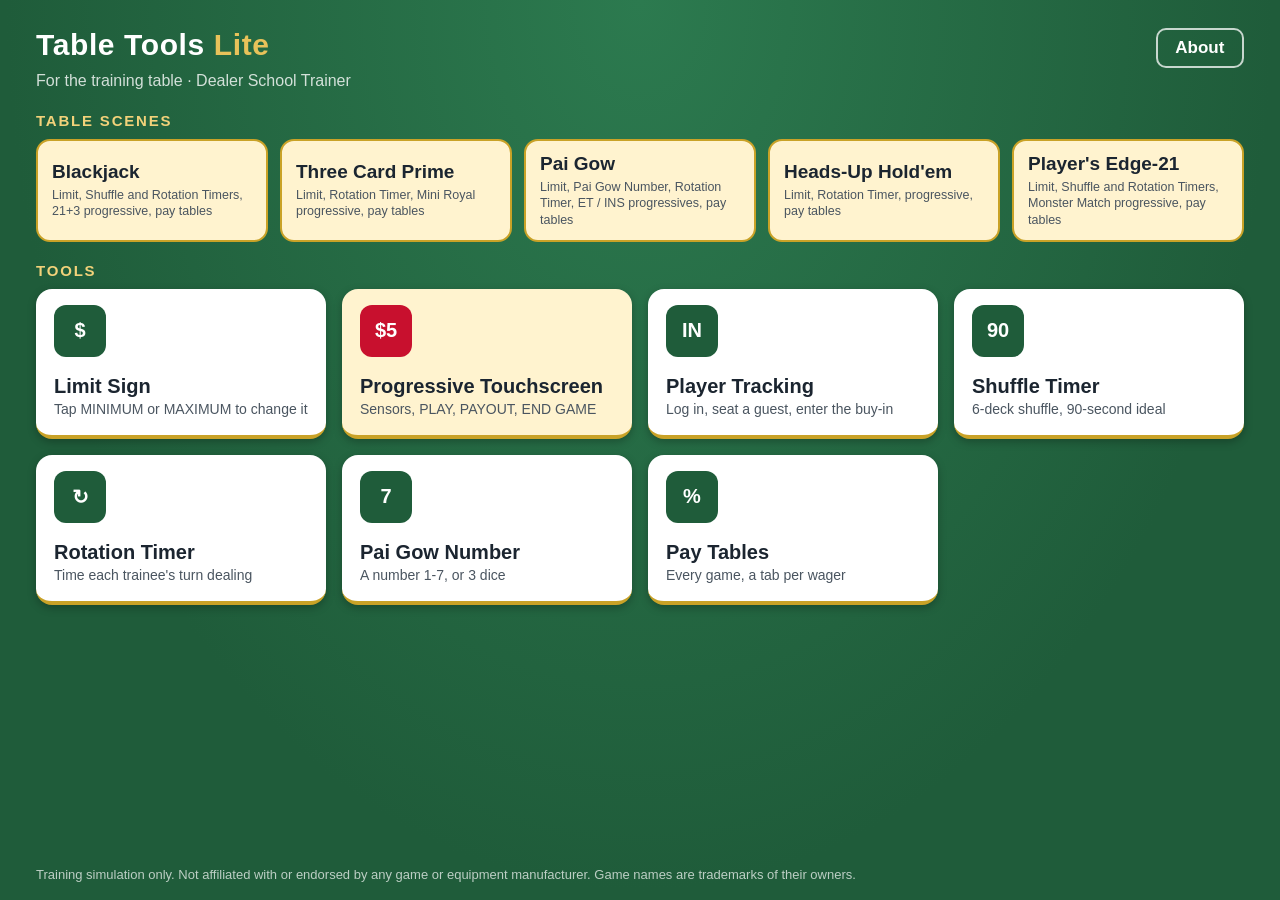
==== commit c1044445: "Rotation Timer: tool, Table Scene tabs, beep with sound toggle, Lite version; Lite home 4 per row, k" ====
--- a/wwwroot/lite/index.html
+++ b/wwwroot/lite/index.html
@@ -24,6 +24,7 @@
 
 <body class="lite">
     <div id="lite-app"></div>
+    <script src="../js/beep.js"></script>
     <script src="lite.js"></script>
 </body>
 
--- a/wwwroot/css/app.css
+++ b/wwwroot/css/app.css
@@ -3835,6 +3835,36 @@
     width: 1.1rem;
     text-indent: 0;
     color: var(--c-primary-dark);
+}
+
+/* House Way section tabs (Shared/HouseWayTable): All, Two Pair, ...
+   One row that scrolls sideways, so the rules stay near the top */
+.hw-tabs {
+    display: flex;
+    gap: 6px;
+    margin: 0.3rem 0 0.6rem;
+    padding-bottom: 2px;
+    overflow-x: auto;
+    -webkit-overflow-scrolling: touch;
+}
+
+.hw-tab {
+    flex: none;
+    white-space: nowrap;
+    min-height: 34px;
+    padding: 0.25rem 0.75rem;
+    border: 1px solid #c4ccd4;
+    border-radius: 17px;
+    background-color: white;
+    color: #1b2530;
+    font-weight: 700;
+    font-size: 0.85rem;
+}
+
+.hw-tab.hw-on {
+    border-color: var(--c-felt);
+    background-color: var(--c-felt);
+    color: white;
 }
 
 /* One-line "what to do" shown on a game's first round only */
@@ -8188,7 +8218,9 @@
 /* Chip grid: 6 positions per row */
 .pr-grid {
     display: grid;
-    grid-template-columns: repeat(6, 1fr);
+    /* minmax(0, 1fr): equal columns even when a chip's text is wide, so
+       the chips stay over their seat numbers */
+    grid-template-columns: repeat(6, minmax(0, 1fr));
     gap: 4px;
     margin: 0.3rem 0;
 }
@@ -8202,6 +8234,12 @@
     flex-direction: column;
     align-items: center;
     justify-content: center;
+    /* Centred, not stretched, in its grid column: a stretched cell can
+       override aspect-ratio on some browsers and draw an oval */
+    align-self: center;
+    justify-self: center;
+    width: 100%;
+    height: auto;
     aspect-ratio: 1;
     min-width: 0;
     padding: 0;
@@ -8214,6 +8252,14 @@
     font-size: 0.95rem;
     line-height: 1;
     opacity: 0.4;
+}
+
+/* Chips keep their own size on touch screens: the touch-screen button
+   rule (.content button: 44px min height and side padding) would squeeze
+   the ring out of round and push it off its seat number */
+.content .pr-chip {
+    min-height: 0;
+    padding: 0;
 }
 
 /* 3 letters (Pai Gow's INS): smaller so it fits inside the ring */
@@ -8560,7 +8606,9 @@
    ------------------------------------------------------------------ */
 .pr-posnums {
     display: grid;
-    grid-template-columns: repeat(6, 1fr);
+    /* minmax(0, 1fr): equal columns even when a chip's text is wide, so
+       the chips stay over their seat numbers */
+    grid-template-columns: repeat(6, minmax(0, 1fr));
     gap: 4px;
     margin-bottom: 0.1rem;
     color: #9fb0bc;
@@ -9585,3 +9633,688 @@
         aspect-ratio: auto;
     }
 }
+
+/* Training disclaimer under the simulated terminals (Progressive
+   Touchscreen, Player Tracking); stays along the bottom full screen */
+.sim-disc {
+    margin: 0.6rem 0 0;
+    color: #7a858f;
+    font-size: 0.72rem;
+    line-height: 1.35;
+    text-align: center;
+}
+
+.pr-simwrap .sim-disc,
+.tl-stage.tl-full .sim-disc {
+    flex: none;
+}
+
+@media (orientation: landscape) and (max-height: 500px) and (hover: none) and (pointer: coarse) {
+    .pr-simwrap .sim-disc,
+    .tl-stage .sim-disc {
+        flex: none;
+        margin: 4px 0 0;
+        color: rgba(207, 216, 220, 0.6);
+        font-size: 10px;
+    }
+}
+
+/* ------------------------------------------------------------------
+   Table Scenes (Pages/ToolTableScreen + Shared/Ts*): a ready-made
+   screen per game, full screen. Tablet / computer: limit and tool on
+   the left, touchscreen (fixed height) and pay tables on the right.
+   Phone: the panels stack and the screen scrolls.
+   ------------------------------------------------------------------ */
+.tl-sec {
+    margin: 1.1rem 0 0.5rem;
+    color: #4a5560;
+    font-size: 0.8rem;
+    letter-spacing: 0.12em;
+    text-transform: uppercase;
+}
+
+.tl-tables {
+    display: grid;
+    grid-template-columns: repeat(auto-fill, minmax(150px, 1fr));
+    gap: 8px;
+}
+
+.tl-table {
+    display: flex;
+    flex-direction: column;
+    padding: 0.65rem 0.75rem;
+    border: 2px solid var(--c-gold-line);
+    border-radius: 12px;
+    background-color: var(--c-gold-bg);
+    color: inherit;
+    text-decoration: none;
+}
+
+.tl-table b {
+    font-size: 1rem;
+}
+
+.tl-table span {
+    margin-top: 2px;
+    color: #4a5560;
+    font-size: 0.78rem;
+    line-height: 1.3;
+}
+
+.ts-stage {
+    position: fixed;
+    inset: 0;
+    z-index: 1500;
+    display: flex;
+    flex-direction: column;
+    padding: max(8px, env(safe-area-inset-top, 0px)) max(10px, env(safe-area-inset-right, 0px)) max(6px, env(safe-area-inset-bottom, 0px)) max(10px, env(safe-area-inset-left, 0px));
+    box-sizing: border-box;
+    overflow-y: auto;
+    background-color: #0d1214;
+}
+
+/* Phone (panels stacked): a panel that stops close to the top of the
+   screen snaps into place. proximity, not mandatory: a scroll that stops
+   well away from a panel's top stays where it is, and a panel taller
+   than the screen can still be scrolled through. Two-column tablet
+   layout doesn't scroll, so this has no effect there. */
+.ts-stage {
+    scroll-snap-type: y proximity;
+    scroll-padding-top: max(8px, env(safe-area-inset-top, 0px));
+}
+
+/* The top strip (Scenes button) is a snap point too, so the screen opens
+   and rests at the top instead of snapping the strip off screen */
+.ts-stage .tl-strip,
+.ts-stage .ts-p {
+    scroll-snap-align: start;
+}
+
+html:has(.ts-stage) #rotate-msg {
+    display: none !important;
+}
+
+.ts-stage .tl-strip {
+    display: flex;
+}
+
+.ts-stage > .sim-disc {
+    flex: none;
+    margin: 6px 0 0;
+    color: rgba(207, 216, 220, 0.6);
+    font-size: 11px;
+}
+
+.ts-grid {
+    display: flex;
+    flex: 1;
+    flex-direction: column;
+    gap: 8px;
+}
+
+.ts-col1,
+.ts-col2 {
+    display: flex;
+    flex-direction: column;
+    gap: 8px;
+    min-width: 0;
+}
+
+/* Tablet or computer: two columns, filling the screen */
+@media (min-width: 900px) and (min-height: 600px) {
+    .ts-stage {
+        overflow: hidden;
+    }
+
+    .ts-grid {
+        flex-direction: row;
+        min-height: 0;
+    }
+
+    .ts-col1 {
+        flex: none;
+        width: 330px;
+    }
+
+    .ts-col2 {
+        flex: 1;
+    }
+
+    .ts-p.ts-grow {
+        flex: 1;
+        min-height: 0;
+    }
+}
+
+.ts-p {
+    display: flex;
+    flex-direction: column;
+    overflow: hidden;
+    border-radius: 12px;
+    background-color: #1a2428;
+}
+
+.ts-hd {
+    display: flex;
+    align-items: center;
+    justify-content: space-between;
+    gap: 8px;
+    padding: 6px 10px;
+    background-color: #141c1f;
+    color: #cfd8dc;
+    font-size: 13px;
+}
+
+.ts-hd b {
+    color: white;
+}
+
+.ts-hd > span {
+    min-width: 0;
+    overflow: hidden;
+    text-overflow: ellipsis;
+    white-space: nowrap;
+}
+
+/* Lock button (Table Scenes and the Limit Sign) */
+.ts-lock {
+    flex: none;
+    min-height: 28px;
+    padding: 0.15rem 0.6rem;
+    border: 1px solid #f2d27a;
+    border-radius: 8px;
+    background-color: #f2d27a;
+    color: #1b2530;
+    font-weight: 700;
+    font-size: 13px;
+}
+
+.ts-lock.ts-lock-on {
+    border-color: #556;
+    background: transparent;
+    color: #cfd8dc;
+}
+
+/* Table limit */
+.ts-limit {
+    display: flex;
+    height: 110px;
+    margin: 8px;
+    border: 4px solid #c9a227;
+    border-radius: 12px;
+    background: radial-gradient(ellipse at center, #14824a, #0b5c33);
+}
+
+.ts-lim:not(.ts-locked) .ts-limit {
+    border-style: dashed;
+}
+
+.ts-limit button {
+    flex: 1;
+    min-height: 0;
+    border: none;
+    background: transparent;
+    color: white;
+}
+
+.ts-limit small {
+    display: block;
+    font-weight: 800;
+    font-size: 11px;
+    letter-spacing: 0.18em;
+}
+
+.ts-limit b {
+    font-weight: 900;
+    font-size: 44px;
+    line-height: 1.1;
+}
+
+.ts-limit i {
+    width: 2px;
+    margin: 12px 0;
+    background-color: rgba(242, 210, 122, 0.6);
+}
+
+/* Timer and Pai Gow Number panels */
+.ts-white {
+    display: flex;
+    flex: 1;
+    flex-direction: column;
+    align-items: center;
+    justify-content: center;
+    margin: 8px;
+    padding: 10px 8px;
+    border-radius: 10px;
+    background-color: white;
+    color: #1b2530;
+}
+
+.ts-white .tl-timer {
+    width: 100%;
+    margin: 0;
+}
+
+.ts-white .tl-ring {
+    width: 190px;
+    height: 190px;
+}
+
+.ts-white .tl-time {
+    font-size: 3rem;
+}
+
+.ts-white .tl-big {
+    width: 85%;
+    margin-top: 10px;
+}
+
+.ts-white .tl-result {
+    width: 90%;
+    font-size: 0.95rem;
+}
+
+/* ------------------------------------------------------------------
+   Rotation Timer (Shared/RotationTimer.razor): the tool page and the
+   Table Scenes' panel tabs (Shared/TsSide.razor)
+   ------------------------------------------------------------------ */
+.rt-wrap {
+    position: relative;
+}
+
+.rt-sound {
+    position: absolute;
+    top: 6px;
+    right: 6px;
+    z-index: 1;
+    display: flex;
+    align-items: center;
+    justify-content: center;
+    width: 40px;
+    height: 40px;
+    border: 2px solid #1d5fbf;
+    border-radius: 10px;
+    background-color: white;
+    color: #1d5fbf;
+}
+
+.content .rt-sound {
+    min-height: 0;
+    padding: 0;
+}
+
+.rt-sound.rt-sound-off {
+    border-color: #9aa4aa;
+    color: #9aa4aa;
+}
+
+/* The tool page: the button sits at the top right of the timer area */
+.tl-screen .rt-wrap {
+    max-width: 420px;
+    margin: 0 auto;
+}
+
+.rt-set {
+    display: flex;
+    align-items: center;
+    justify-content: center;
+    gap: 14px;
+    margin-top: 0.8rem;
+}
+
+.rt-set button {
+    width: 52px;
+    height: 44px;
+    padding: 0;
+    border: 2px solid #1d5fbf;
+    border-radius: 10px;
+    background-color: white;
+    color: #1d5fbf;
+    font-size: 1.5rem;
+    font-weight: 900;
+    line-height: 1;
+}
+
+.rt-set button:disabled {
+    border-color: #c5cbd0;
+    color: #c5cbd0;
+}
+
+.rt-set span {
+    min-width: 90px;
+    color: #1b2530;
+    font-weight: 800;
+    font-size: 1.1rem;
+    text-align: center;
+}
+
+.rt-two {
+    display: flex;
+    gap: 8px;
+    width: 80%;
+    margin: 1rem auto 0;
+}
+
+.rt-two .tl-big {
+    flex: 1;
+    width: auto;
+    margin: 0;
+}
+
+.tl-big.rt-grey {
+    background-color: #e3e7eb;
+    color: #1b2530;
+}
+
+.tl-ring.rt-ring-up {
+    --ring: #c62828;
+}
+
+.rt-ring-up .tl-time {
+    color: #c62828;
+}
+
+.rt-msg {
+    width: 85%;
+    margin: 0.8rem 0 0;
+    padding: 0.55rem 0.8rem;
+    border-radius: 8px;
+    background-color: #c62828;
+    color: white;
+    font-weight: 900;
+    font-size: 1.15rem;
+    letter-spacing: 0.04em;
+    text-align: center;
+}
+
+.rt-flash {
+    animation: rt-flash 1s ease-in-out infinite alternate;
+}
+
+.ts-white.rt-flash,
+.tl-screen .rt-flash {
+    border-radius: 10px;
+}
+
+@keyframes rt-flash {
+    from { background-color: #fde8e8; }
+    to { background-color: #f7c6c6; }
+}
+
+@media (prefers-reduced-motion: reduce) {
+    .rt-flash {
+        animation: none;
+        background-color: #fde8e8;
+    }
+}
+
+.rt-under {
+    display: flex;
+    align-items: center;
+    justify-content: center;
+    gap: 12px;
+    margin-top: 0.5rem;
+    color: #4a5560;
+    font-size: 0.9rem;
+}
+
+.rt-link {
+    padding: 0.2rem 0.4rem;
+    border: none;
+    background: none;
+    color: #c62828;
+    font-weight: 800;
+    font-size: 0.9rem;
+    text-decoration: underline;
+}
+
+.content .rt-link {
+    min-height: 32px;
+    padding: 0.2rem 0.4rem;
+}
+
+/* Table Scenes: the tabs over the panel */
+.rt-tabs {
+    display: flex;
+    flex: none;
+    gap: 4px;
+    padding: 5px;
+    background-color: #141c1f;
+}
+
+.rt-tab {
+    display: flex;
+    flex: 1;
+    align-items: center;
+    justify-content: center;
+    gap: 6px;
+    min-width: 0;
+    min-height: 34px;
+    border: 1px solid #3a474d;
+    border-radius: 8px;
+    background-color: transparent;
+    color: #cfd8dc;
+    font-weight: 700;
+    font-size: 14px;
+    white-space: nowrap;
+}
+
+.content .rt-tab {
+    min-height: 38px;
+    padding: 0 6px;
+    font-size: 14px;
+}
+
+.rt-tab.rt-on {
+    border-color: #1d5fbf;
+    background-color: #1d5fbf;
+    color: white;
+}
+
+.rt-dot {
+    flex: none;
+    width: 8px;
+    height: 8px;
+    border-radius: 50%;
+    background-color: #2fe0a8;
+}
+
+.rt-dot.rt-dot-paused { background-color: #9aa4aa; }
+.rt-dot.rt-dot-up { background-color: #ff4b5c; }
+
+.rt-tab-time {
+    font-variant-numeric: tabular-nums;
+}
+
+.ts-tabbody {
+    display: flex;
+    flex: 1;
+    flex-direction: column;
+    min-height: 0;
+}
+
+.ts-tabbody.rt-hide {
+    display: none;
+}
+
+.ts-white .rt-set {
+    margin-top: 0.6rem;
+}
+
+.ts-white .rt-two {
+    width: 85%;
+    margin-top: 10px;
+}
+
+.ts-pgn .tl-seg {
+    width: 90%;
+    margin: 0 0 8px;
+}
+
+.ts-pgn .tl-seg button {
+    white-space: nowrap;
+}
+
+.ts-pgn .tl-num {
+    width: 140px;
+    height: 140px;
+}
+
+.ts-pgn .tl-num b {
+    font-size: 5rem;
+}
+
+.ts-pgn .tl-die {
+    width: 72px;
+    height: 72px;
+}
+
+.ts-pgn .tl-total b {
+    font-size: 3.5rem;
+}
+
+.ts-pgn .tl-hist {
+    margin: 6px 0 0;
+}
+
+/* Touchscreen: fixed height so the panels never resize between screens;
+   the buttons stay at the bottom */
+.ts-p.ts-ts {
+    flex: none;
+    height: 360px;
+}
+
+.ts-ts .ts-sim {
+    display: flex;
+    flex: 1;
+    flex-direction: column;
+    min-height: 0;
+    margin: 6px 8px 8px;
+    padding-top: 0.3rem;
+    padding-bottom: 0.6rem;
+    overflow: auto;
+}
+
+.ts-ts .pr-ts-top {
+    min-height: 26px;
+    margin-bottom: 0;
+}
+
+.ts-ts .pr-back {
+    height: 26px;
+}
+
+.ts-ts .pr-ts-btns {
+    margin-top: auto;
+    padding-top: 0.5rem;
+}
+
+.ts-ts .pr-grid,
+.ts-ts .pr-posnums {
+    gap: 6px;
+    margin-left: 0.25rem;
+    margin-right: 0.25rem;
+}
+
+.ts-ts .pr-chip {
+    justify-self: center;
+    width: min(62px, 12vw);
+    height: min(62px, 12vw);
+    font-size: 1.05rem;
+}
+
+@media (min-width: 900px) and (min-height: 600px) {
+    .ts-ts .pr-grid,
+    .ts-ts .pr-posnums {
+        gap: 10px;
+        margin-left: 1rem;
+        margin-right: 1rem;
+    }
+}
+
+.ts-ts .pr-chip.pr-chip-long {
+    font-size: 0.9rem;
+}
+
+.ts-ts .pr-btn {
+    flex: 0 1 40%;
+    min-height: 48px;
+    font-size: 1.1rem;
+}
+
+.ts-ts .pr-end,
+.ts-ts .pr-pay {
+    flex: 0 1 38%;
+}
+
+.ts-ts .pr-pts {
+    gap: 1.5rem;
+    font-size: 0.9rem;
+}
+
+.ts-ts .pr-pt-row {
+    padding: 0;
+}
+
+.ts-ts .pr-rank {
+    min-height: 34px;
+    margin-bottom: 0.2rem;
+    font-size: 0.92rem;
+    align-items: center;
+}
+
+.ts-ts .pr-ranks.ts-ranks-2 {
+    display: grid;
+    grid-template-columns: 1fr 1fr;
+    grid-auto-flow: column;
+    column-gap: 0.5rem;
+}
+
+.ts-ts .pr-wline-pill {
+    min-height: 48px;
+}
+
+/* Pay tables panel */
+.ts-pay .tl-tabs {
+    flex: none;
+    margin: 6px 8px 0;
+    border-radius: 8px 8px 0 0;
+}
+
+.ts-pay .tl-pt-body {
+    flex: 1;
+    min-height: 0;
+    margin: 0 8px 8px;
+    padding: 0.2rem 0.5rem;
+    overflow: auto;
+    border-radius: 0 0 10px 10px;
+}
+
+.ts-pay .ts-cols {
+    flex-direction: row;
+    gap: 1rem;
+}
+
+.ts-pay .tl-pt td {
+    padding: 0.38rem 0.5rem;
+}
+
+/* Limit Sign page: the lock under the sign's title on the page */
+.tl-lockrow {
+    display: flex;
+    justify-content: flex-end;
+    margin-bottom: 6px;
+}
+
+.tl-lockrow .ts-lock.ts-lock-on {
+    border-color: #c4ccd4;
+    color: #1b2530;
+}
+
+.tl-stage.tl-full .tl-lockrow {
+    display: none;
+}
+
+.tl-sign-locked .tl-tap {
+    opacity: 0.5;
+}
--- a/wwwroot/lite/lite.css
+++ b/wwwroot/lite/lite.css
@@ -121,6 +121,54 @@
     font-size: 13px;
 }
 
+/* ---- Home / About header: title on the left, About (or back) on the right */
+.lt-head {
+    display: flex;
+    align-items: flex-start;
+    justify-content: space-between;
+}
+
+.lt-about-btn {
+    flex: none;
+    min-height: 40px;
+    padding: 0.35rem 1.1rem;
+    border: 2px solid rgba(255, 255, 255, 0.75);
+    border-radius: 10px;
+    background-color: transparent;
+    color: white;
+    font-size: 17px;
+    font-weight: 700;
+}
+
+.lt-about-btn:active {
+    background-color: rgba(255, 255, 255, 0.15);
+}
+
+/* ---- About -------------------------------------------------------------- */
+/* Room at the bottom for the fixed "Training simulation only" line */
+.lt-about {
+    padding-bottom: 34px;
+}
+
+.lt-about h1 {
+    margin-bottom: 22px;
+}
+
+.lt-about-card {
+    max-width: 620px;
+    padding: 20px 24px;
+    border-radius: 16px;
+    background-color: white;
+    box-shadow: 0 3px 8px rgba(0, 0, 0, 0.25);
+    color: #1b2530;
+    font-size: 18px;
+    line-height: 1.45;
+}
+
+.lt-about-card p {
+    margin: 0 0 14px;
+}
+
 /* ---- Every tool: full screen with a strip across the top ---------------- */
 .lt-stage.tl-full .tl-strip {
     min-height: 44px;
@@ -276,9 +324,17 @@
 }
 
 .lt-prog .pr-ranks {
-    display: grid;
-    grid-template-columns: 1fr 1fr;
-    column-gap: 0.8rem;
+    width: 100%;
+    max-width: 640px;
+    margin: 0 auto;
+}
+
+.lt-prog .pr-rank-hd {
+    box-sizing: border-box;
+    width: 100%;
+    max-width: 640px;
+    margin-left: auto;
+    margin-right: auto;
 }
 
 .lt-prog .pr-rank {
@@ -474,3 +530,438 @@
 .lt-pgn .tl-total b {
     font-size: 6rem;
 }
+
+/* ---- Home: Table Scenes row ------------------------------------------- */
+.lt-h2 {
+    margin: 0 0 10px;
+    color: #f2d27a;
+    font-size: 15px;
+    letter-spacing: 0.12em;
+    text-transform: uppercase;
+}
+
+.lt-tables {
+    display: flex;
+    margin: 0 -6px 20px;
+}
+
+.lt-table {
+    display: flex;
+    flex: 1;
+    flex-direction: column;
+    justify-content: center;
+    min-height: 96px;
+    margin: 0 6px;
+    padding: 12px 14px;
+    border: 2px solid #c9a227;
+    border-radius: 14px;
+    background-color: #fff3cf;
+    color: #1b2530;
+    text-align: left;
+}
+
+.lt-table b {
+    font-size: 19px;
+}
+
+.lt-table span {
+    margin-top: 4px;
+    color: #4a5560;
+    font-size: 12.5px;
+    line-height: 1.3;
+}
+
+.lt-home .lt-tile {
+    width: calc(25% - 16px);
+    height: 150px;
+    padding: 16px 18px;
+}
+
+/* Seven tools, four to a row: a smaller name so it fits */
+.lt-home .lt-tx b {
+    font-size: 20px;
+}
+
+.lt-home .lt-tx span {
+    font-size: 14px;
+}
+
+/* ---- Table Scenes: limit + tool on the left, touchscreen + pay tables
+   on the right ------------------------------------------------------------ */
+.lw-grid {
+    display: flex;
+    flex: 1;
+    min-height: 0;
+}
+
+.lw-col1 {
+    display: flex;
+    flex: none;
+    flex-direction: column;
+    width: 330px;
+    margin-right: 8px;
+}
+
+.lw-col2 {
+    display: flex;
+    flex: 1;
+    flex-direction: column;
+    min-width: 0;
+}
+
+.lw-p {
+    display: flex;
+    flex-direction: column;
+    min-height: 0;
+    margin-bottom: 8px;
+    overflow: hidden;
+    border-radius: 12px;
+    background-color: #1a2428;
+}
+
+.lw-p:last-child {
+    margin-bottom: 0;
+}
+
+.lw-p.lw-grow {
+    flex: 1;
+}
+
+.lw-hd {
+    padding: 6px 10px;
+    overflow: hidden;
+    background-color: #141c1f;
+    color: #cfd8dc;
+    font-size: 13px;
+    text-overflow: ellipsis;
+    white-space: nowrap;
+}
+
+.lw-hd b {
+    color: white;
+}
+
+.lw-b {
+    display: flex;
+    flex: 1;
+    flex-direction: column;
+    min-height: 0;
+    overflow: hidden;
+}
+
+.lw-limit {
+    display: flex;
+    align-items: stretch;
+    height: 110px;
+    margin: 8px;
+    border: 4px solid #c9a227;
+    border-radius: 12px;
+    background: radial-gradient(ellipse at center, #14824a, #0b5c33);
+}
+
+.lw-limit button {
+    flex: 1;
+    border: none;
+    background: transparent;
+    color: white;
+    text-align: center;
+}
+
+.lw-limit small {
+    display: block;
+    font-weight: 800;
+    font-size: 11px;
+    letter-spacing: 0.18em;
+}
+
+.lw-limit b {
+    font-weight: 900;
+    font-size: 44px;
+    line-height: 1.1;
+}
+
+.lw-limit i {
+    width: 2px;
+    margin: 12px 0;
+    background-color: rgba(242, 210, 122, 0.6);
+}
+
+.lw-white {
+    display: flex;
+    flex: 1;
+    flex-direction: column;
+    align-items: center;
+    justify-content: center;
+    margin: 8px;
+    padding: 8px;
+    border-radius: 10px;
+    background-color: white;
+    color: #1b2530;
+}
+
+.lw-white .tl-timer {
+    width: 100%;
+    margin: 0;
+}
+
+.lw-white .tl-ring {
+    width: 190px;
+    height: 190px;
+}
+
+.lw-white .tl-time {
+    font-size: 3rem;
+}
+
+.lw-white .tl-big {
+    width: 85%;
+    min-height: 54px;
+    margin-top: 10px;
+}
+
+.lw-white .tl-result {
+    width: 90%;
+    font-size: 0.95rem;
+}
+
+.lw-white.lt-pgn .tl-seg {
+    width: 90%;
+    min-width: 0;
+    margin: 0 0 8px;
+}
+
+.lw-white.lt-pgn .tl-num {
+    width: 140px;
+    height: 140px;
+}
+
+.lw-white.lt-pgn .tl-num b {
+    font-size: 5rem;
+}
+
+.lw-white.lt-pgn .tl-die {
+    width: 72px;
+    height: 72px;
+}
+
+.lw-white.lt-pgn .tl-total b {
+    font-size: 3.5rem;
+}
+
+.lw-white.lt-pgn .tl-hist {
+    margin: 6px 0 0;
+}
+
+/* Touchscreen panel: chips sized to fit above the pay tables */
+/* Fixed height, so moving through the touchscreen's screens (sensors,
+   pay tables, wager, rank, position, confirm) never resizes the panels;
+   the buttons stay in the same place at the bottom */
+.lw-p.lw-ts {
+    flex: none;
+    height: 360px;
+}
+
+.lw-ts .pr-sim {
+    display: flex;
+    flex: 1;
+    flex-direction: column;
+    min-height: 0;
+    margin: 6px 8px 8px;
+    padding-top: 0.3rem;
+    padding-bottom: 0.6rem;
+    overflow: auto;
+}
+
+.lw-ts .pr-ts-btns {
+    margin-top: auto;
+}
+
+/* Rank list: one column; Pai Gow's 8-line ET table in two columns read top to bottom */
+.lw-ts .pr-ranks.lt-ranks-2 {
+    display: grid;
+    grid-template-columns: 1fr 1fr;
+    column-gap: 0.5rem;
+    grid-auto-flow: column;
+}
+
+.lw-ts .pr-grid,
+.lw-ts .pr-posnums {
+    gap: 12px;
+    margin-left: 1.5rem;
+    margin-right: 1.5rem;
+}
+
+.lw-ts .pr-chip {
+    width: 62px;
+    height: 62px;
+    font-size: 1.1rem;
+}
+
+.lw-ts .pr-chip.pr-chip-long {
+    font-size: 0.95rem;
+}
+
+.lw-ts .pr-btn {
+    min-height: 48px;
+    font-size: 1.15rem;
+}
+
+.lw-ts .pr-ts-btns {
+    padding-top: 0.5rem;
+}
+
+.lw-ts .pr-pts {
+    gap: 2rem;
+    font-size: 0.95rem;
+}
+
+.lw-ts .pr-pt-row {
+    padding: 0;
+}
+
+.lw-ts .pr-ts-top {
+    min-height: 26px;
+    margin-bottom: 0;
+}
+
+.lw-ts .pr-back {
+    height: 26px;
+}
+
+.lw-ts .pr-rank {
+    min-height: 34px;
+    margin-bottom: 0.2rem;
+    font-size: 0.95rem;
+}
+
+.lw-ts .pr-wline-pill {
+    min-height: 48px;
+    font-size: 1.05rem;
+}
+
+/* Pay tables panel */
+.lw-pay .tl-tabs {
+    flex: none;
+    margin: 6px 8px 0;
+    border-radius: 8px 8px 0 0;
+}
+
+.lw-pay .tl-pt-body {
+    flex: 1;
+    margin: 0 8px 8px;
+    overflow: auto;
+    border-radius: 0 0 10px 10px;
+}
+
+.lw-pay .tl-pt td {
+    padding: 0.38rem 0.6rem;
+}
+
+/* ---- Table limit lock ---------------------------------------------------- */
+.lw-hd {
+    display: flex;
+    align-items: center;
+    justify-content: space-between;
+}
+
+.lw-hd > span {
+    min-width: 0;
+    overflow: hidden;
+    text-overflow: ellipsis;
+}
+
+.lt-lock {
+    flex: none;
+    min-height: 28px;
+    padding: 0.15rem 0.6rem;
+    border: 1px solid #f2d27a;
+    border-radius: 8px;
+    background-color: #f2d27a;
+    color: #1b2530;
+    font-weight: 700;
+    font-size: 13px;
+}
+
+.lt-lock.lt-locked {
+    border-color: #556;
+    background: transparent;
+    color: #cfd8dc;
+}
+
+.lt-stage .tl-strip .lt-lock {
+    min-height: 36px;
+    padding: 0.35rem 0.9rem;
+    font-size: 16px;
+}
+
+/* Unlocked: a dashed gold edge shows the numbers can be tapped */
+.lw-lim:not(.lw-locked) .lw-limit {
+    border-style: dashed;
+}
+
+.lt-sign-locked .tl-tap {
+    opacity: 0.5;
+}
+
+/* Pai Gow Number: keep "Number 1-7" on one line */
+.lite .tl-seg button {
+    white-space: nowrap;
+}
+
+/* House Way: a tab per hand section */
+.lt-hw-tabs {
+    display: flex;
+    flex-wrap: wrap;
+    gap: 6px;
+    margin: 0.3rem 0.2rem 0.5rem;
+}
+
+.lt-hw-tab {
+    min-height: 34px;
+    padding: 0.25rem 0.75rem;
+    border: 1px solid #c4ccd4;
+    border-radius: 17px;
+    background-color: white;
+    color: #1b2530;
+    font-weight: 700;
+    font-size: 0.9rem;
+}
+
+.lt-hw-tab.tl-on {
+    border-color: var(--c-felt, #1f5c3a);
+    background-color: var(--c-felt, #1f5c3a);
+    color: white;
+}
+
+/* Table Scene pay panel: House Way tabs in one row that scrolls sideways */
+.lw-pay .lt-hw-tabs {
+    flex-wrap: nowrap;
+    overflow-x: auto;
+    -webkit-overflow-scrolling: touch;
+}
+
+.lw-pay .lt-hw-tab {
+    flex: none;
+    min-height: 30px;
+    font-size: 0.82rem;
+}
+
+/* Training disclaimer along the bottom of every tool screen */
+.lt-stage.tl-full {
+    padding-bottom: max(26px, env(safe-area-inset-bottom, 0px));
+}
+
+.lt-disc {
+    position: fixed;
+    right: 0;
+    bottom: 0;
+    left: 0;
+    z-index: 1600;
+    margin: 0;
+    padding: 0 12px 6px;
+    color: rgba(207, 216, 220, 0.6);
+    font-size: 11px;
+    line-height: 16px;
+    text-align: center;
+    pointer-events: none;
+}
